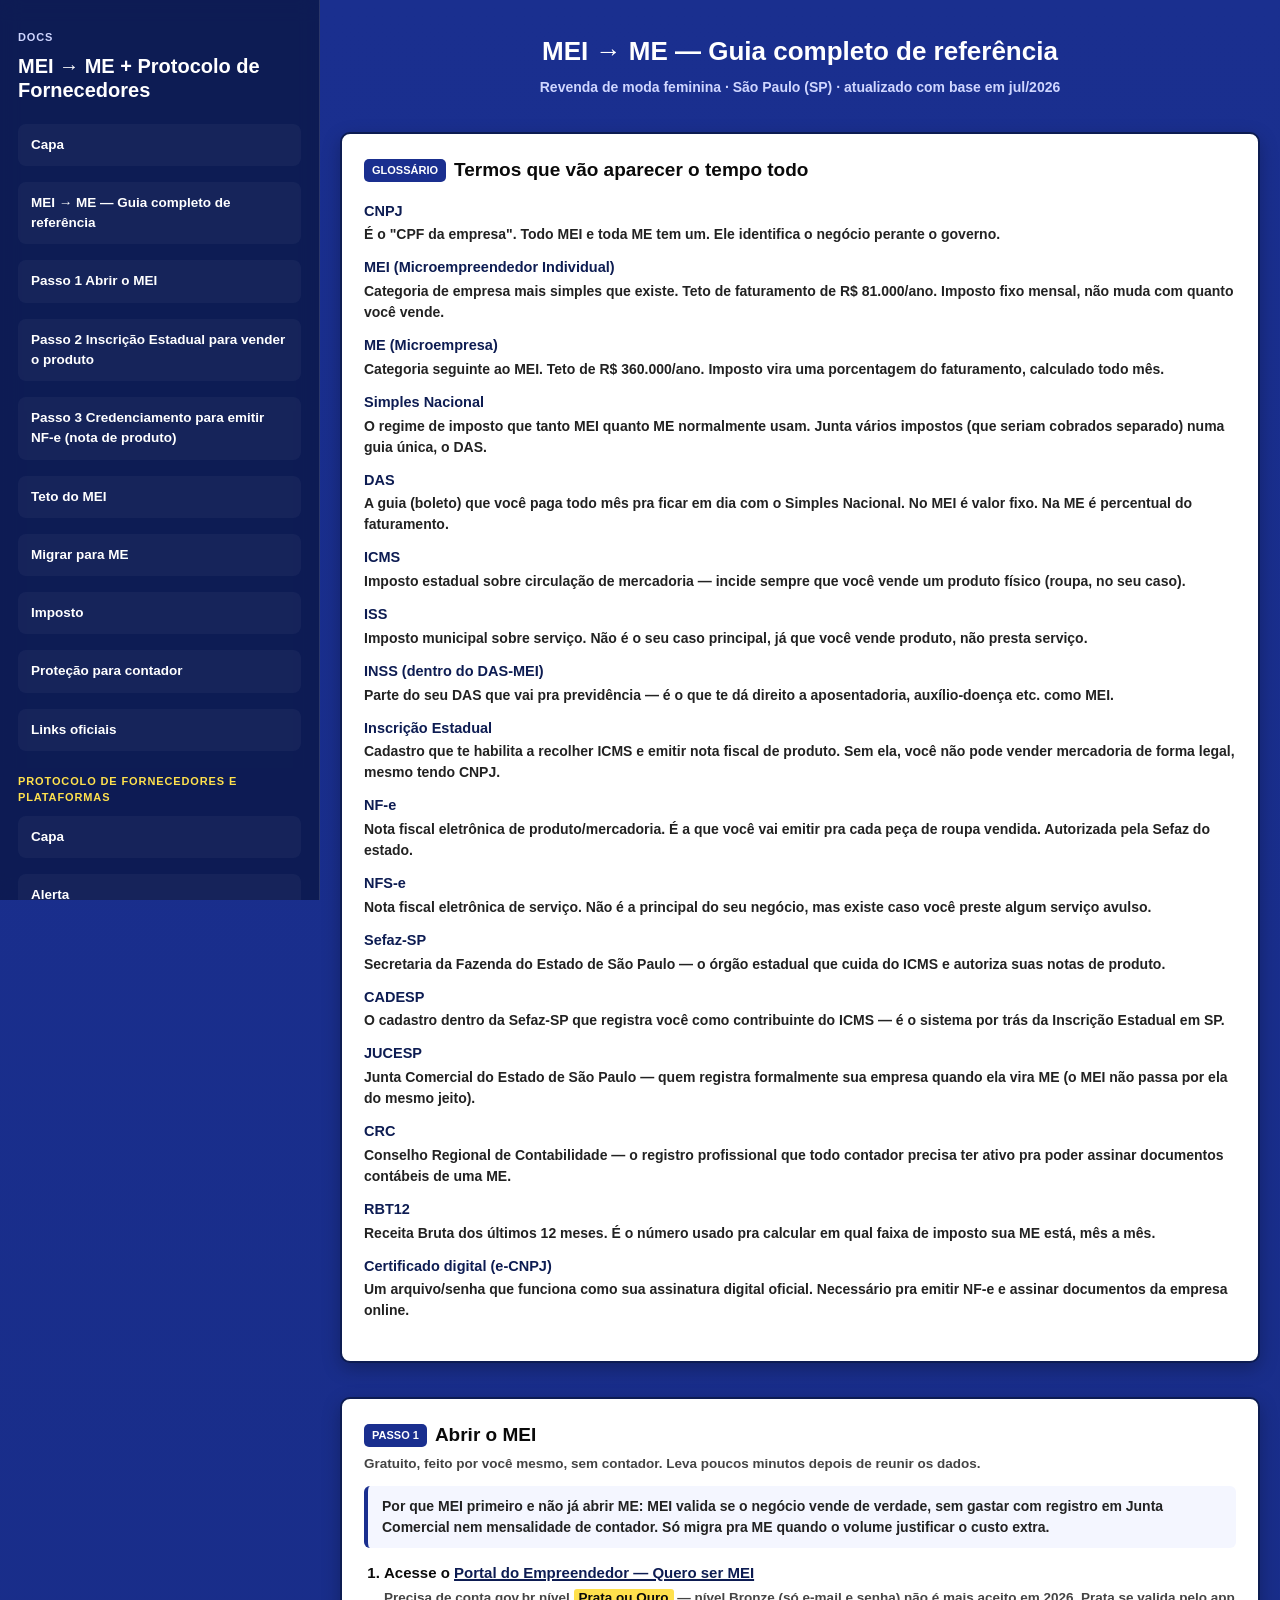
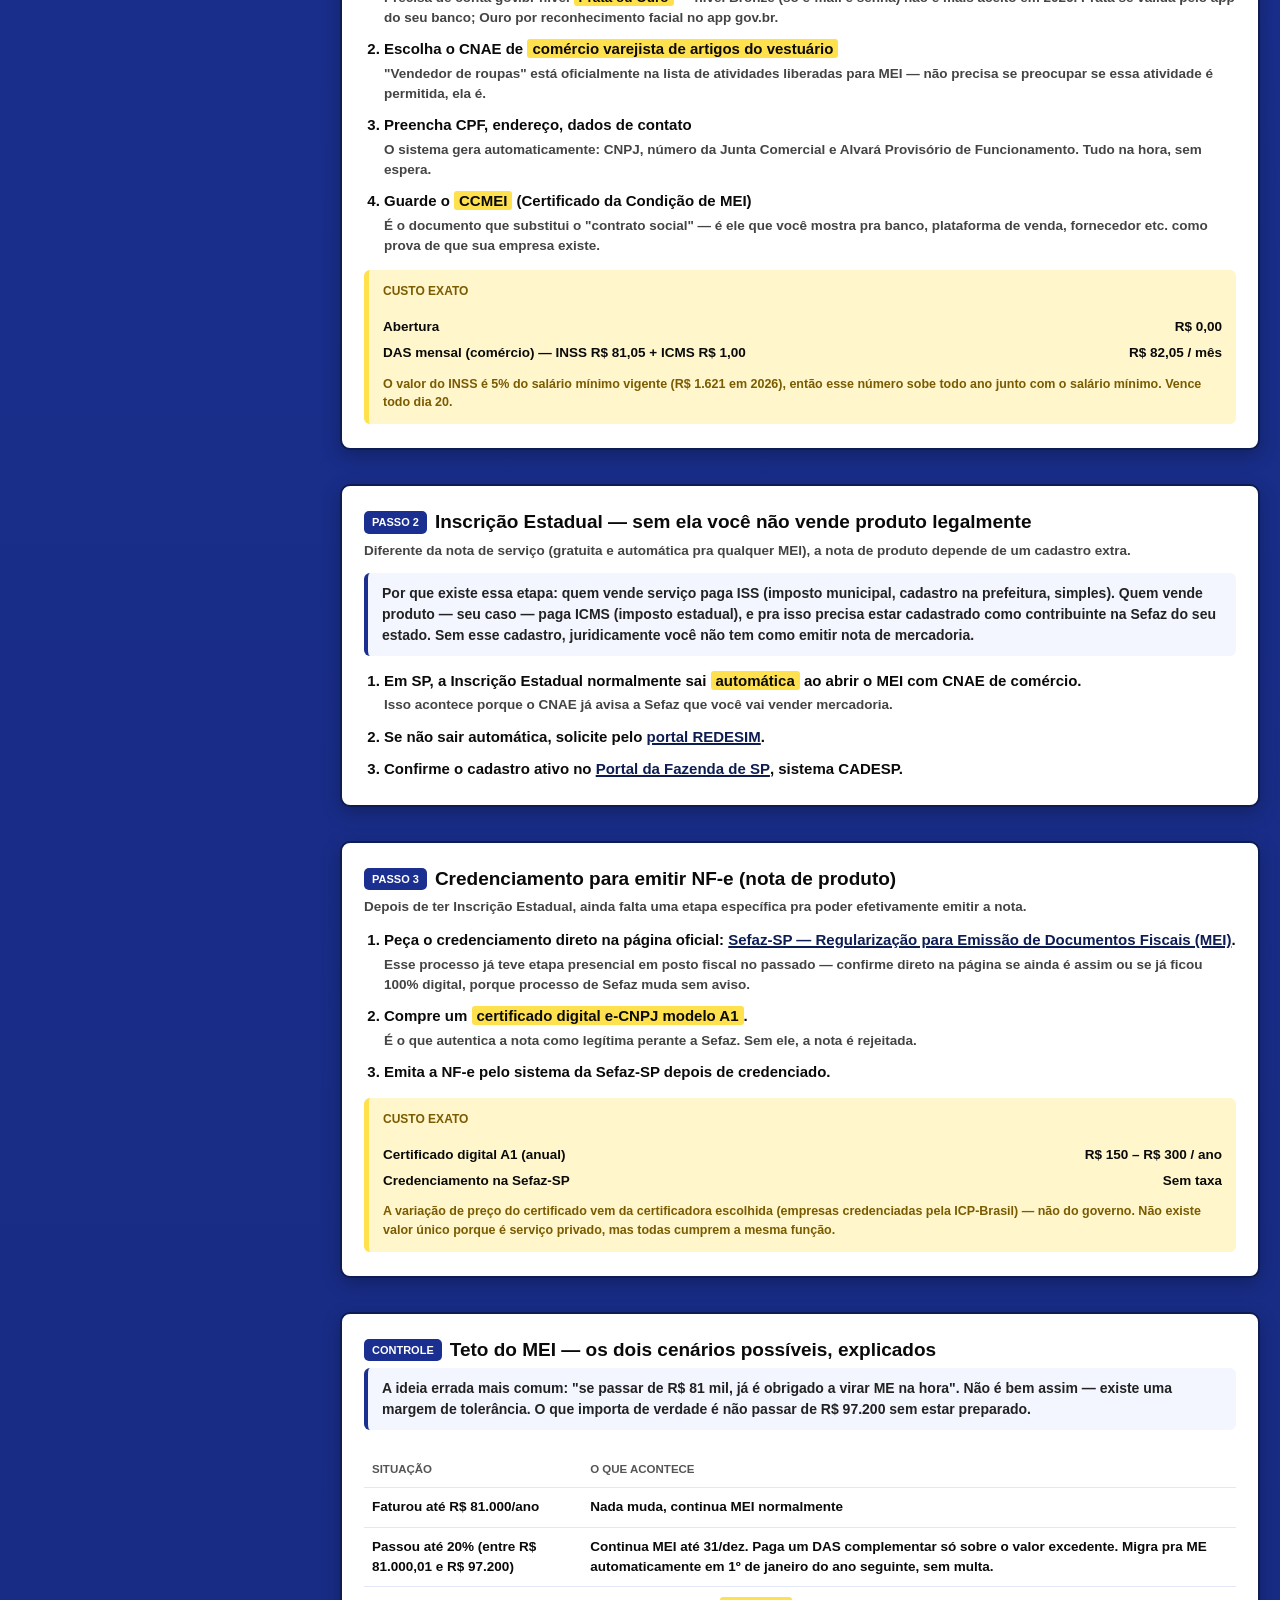
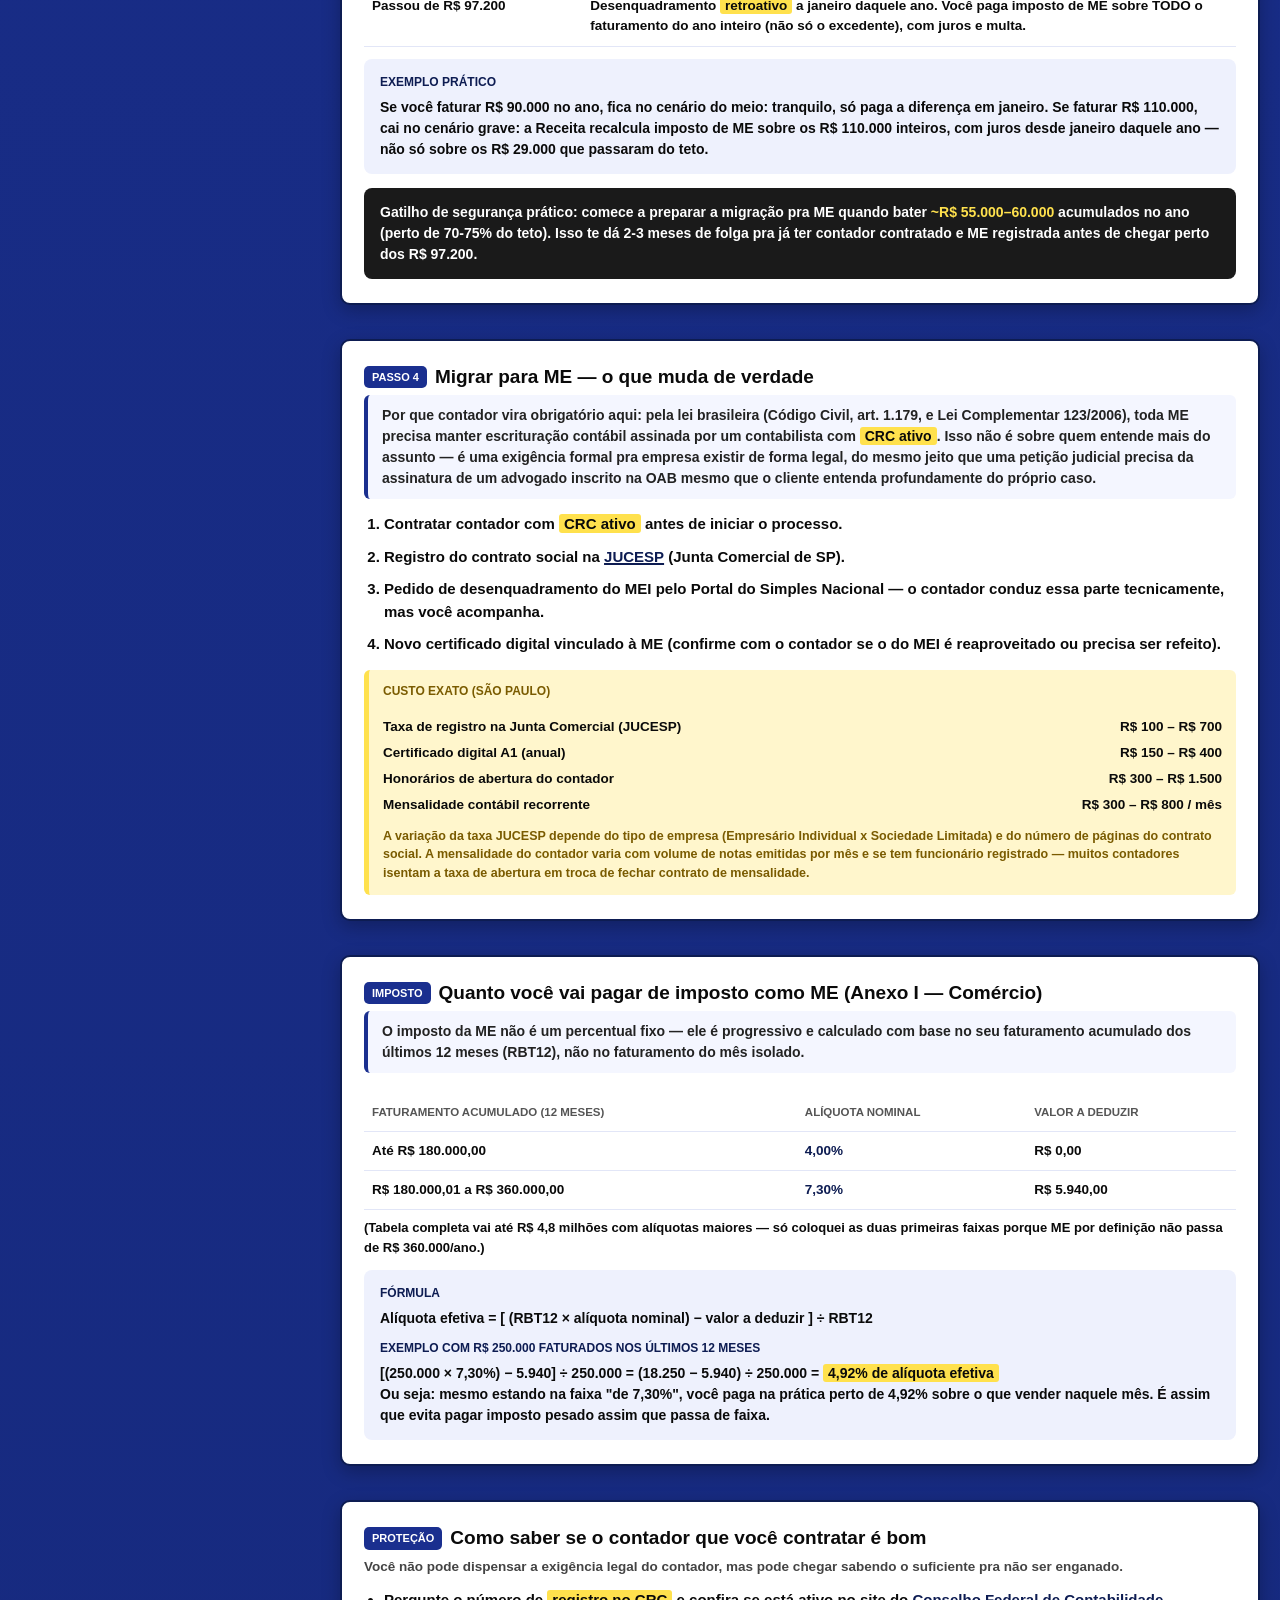
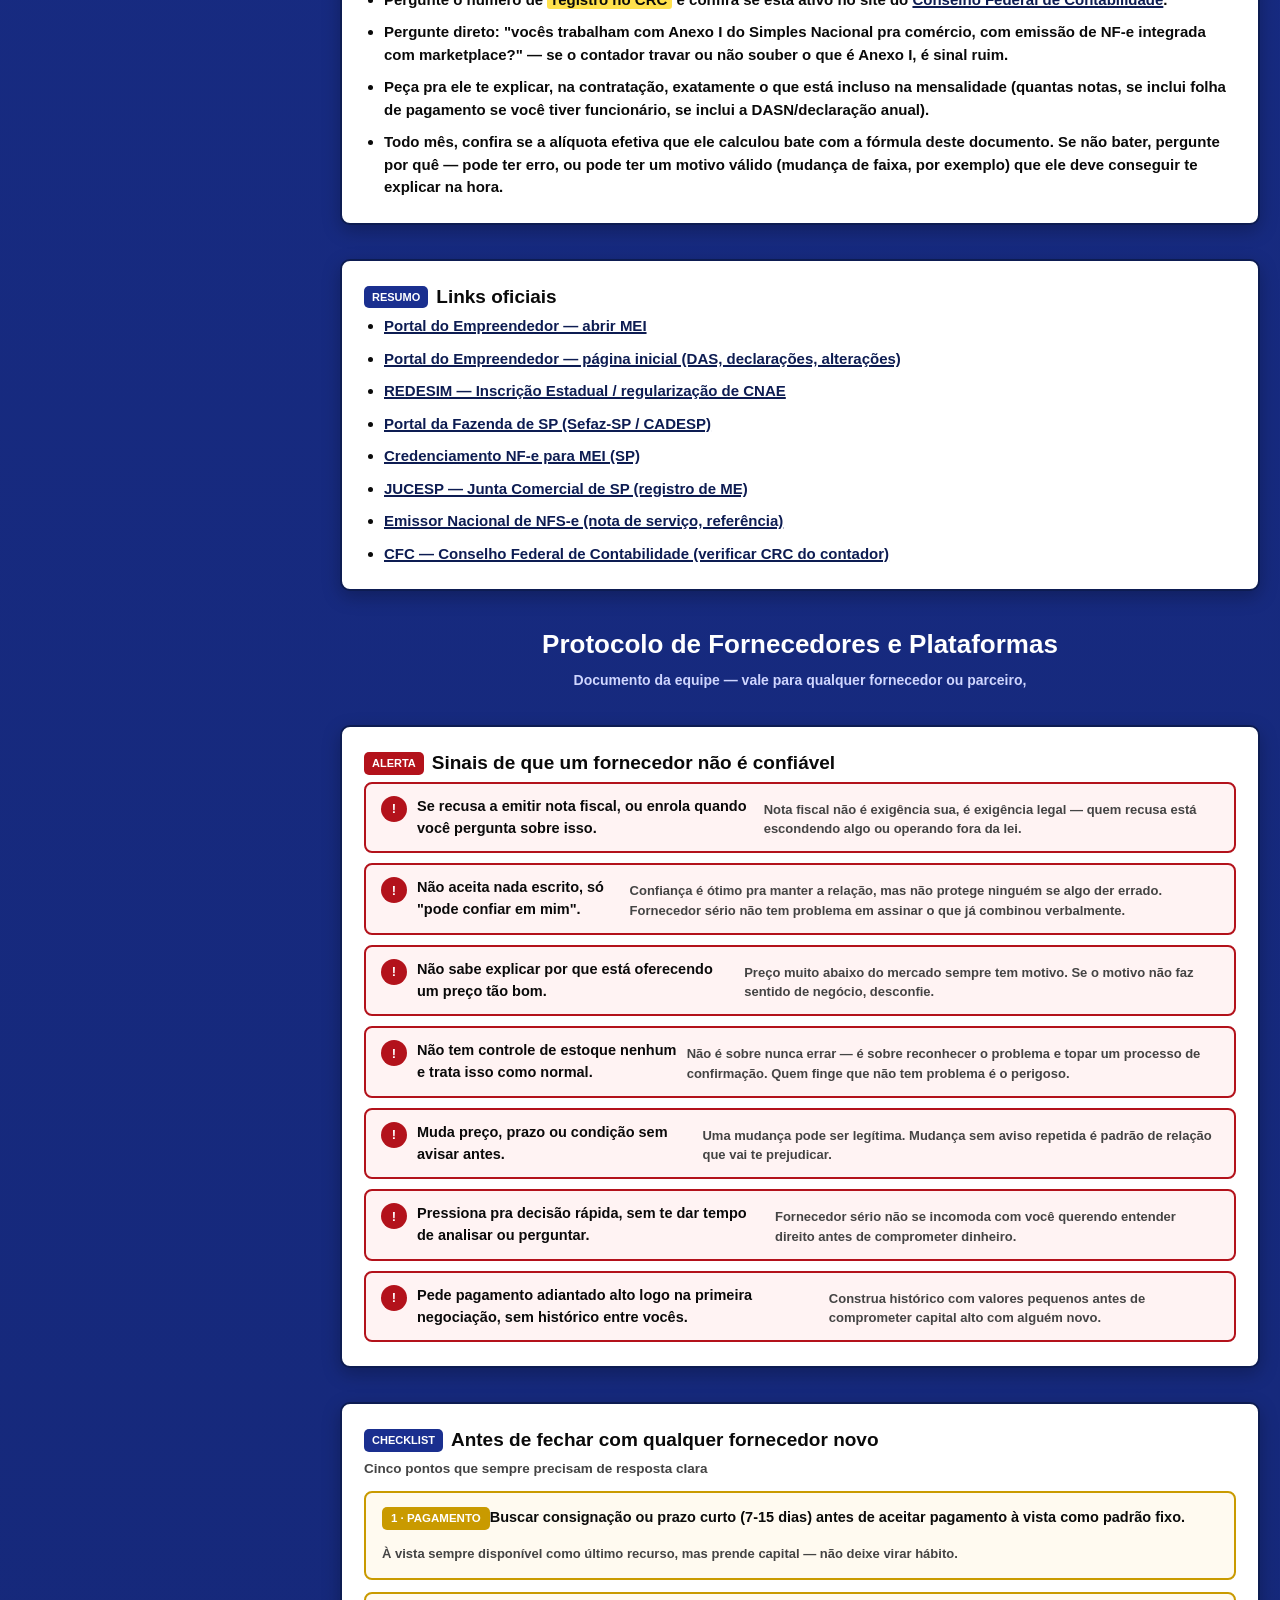
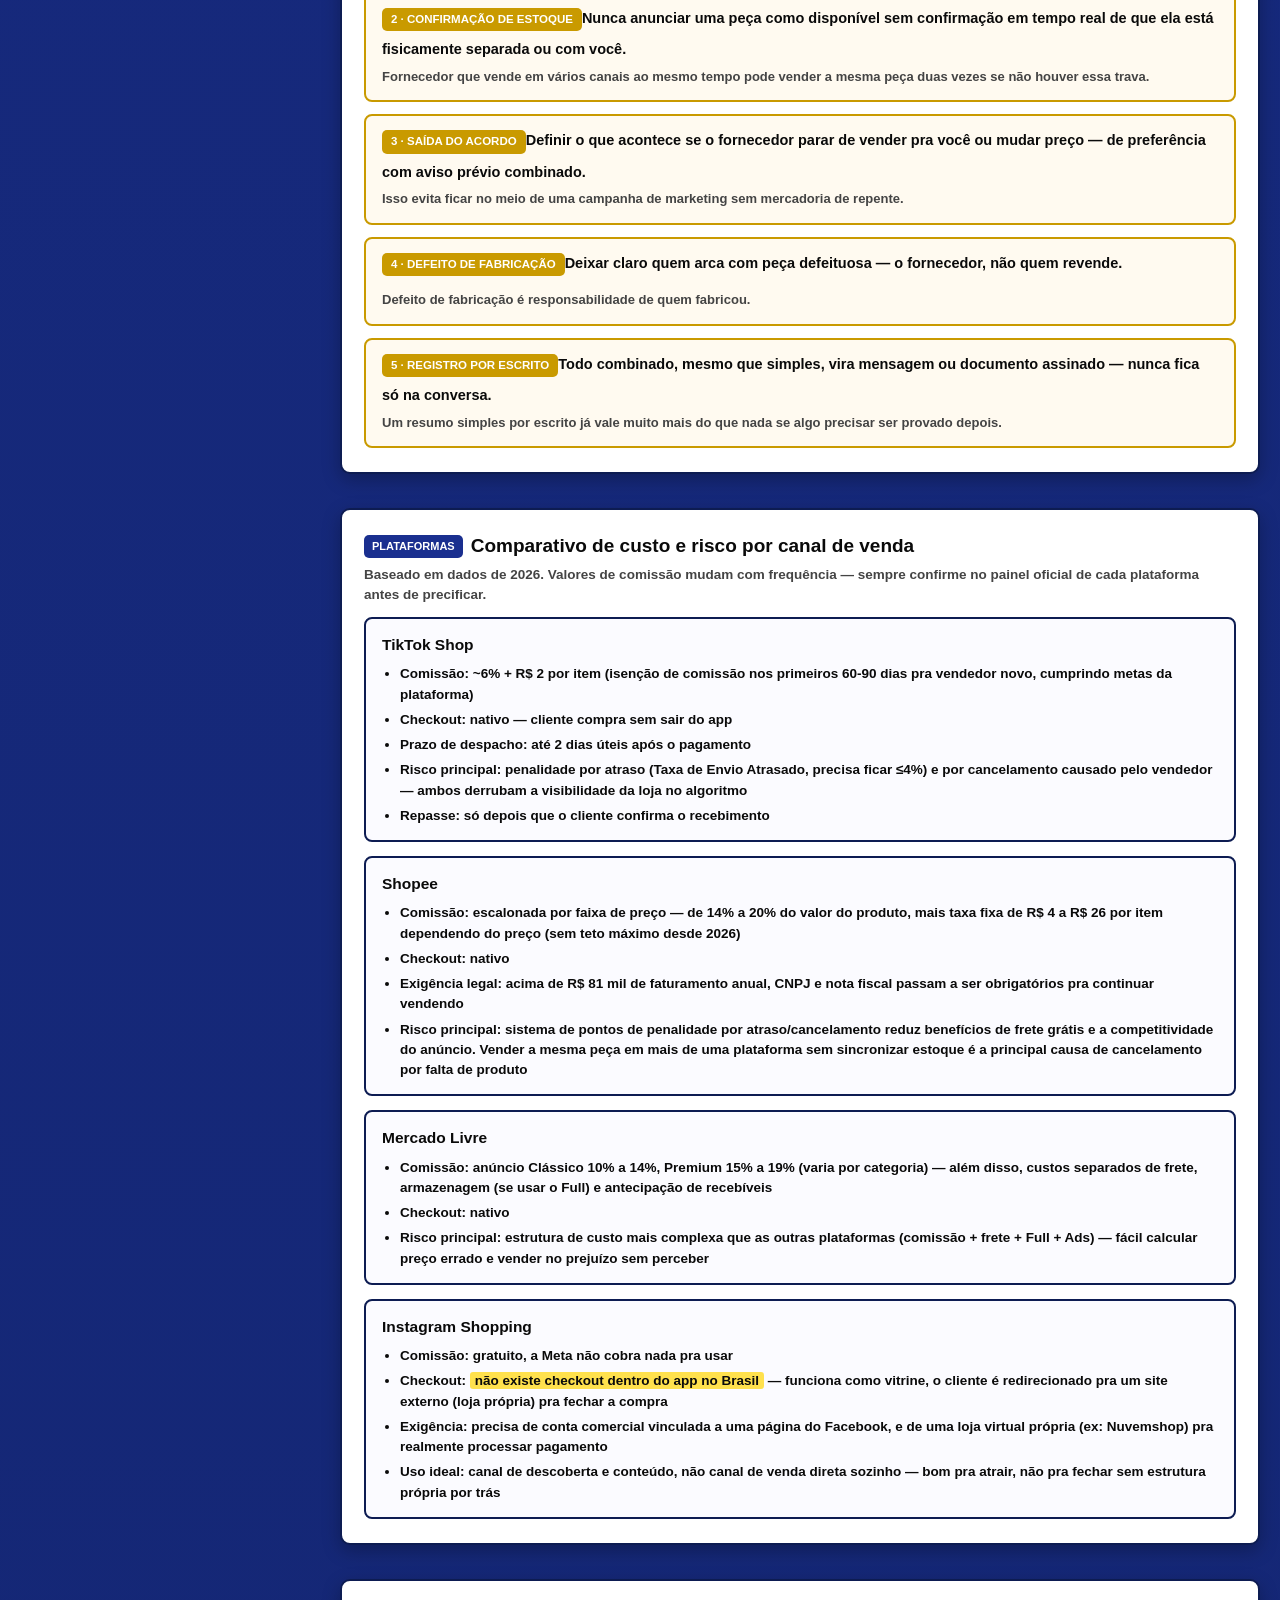
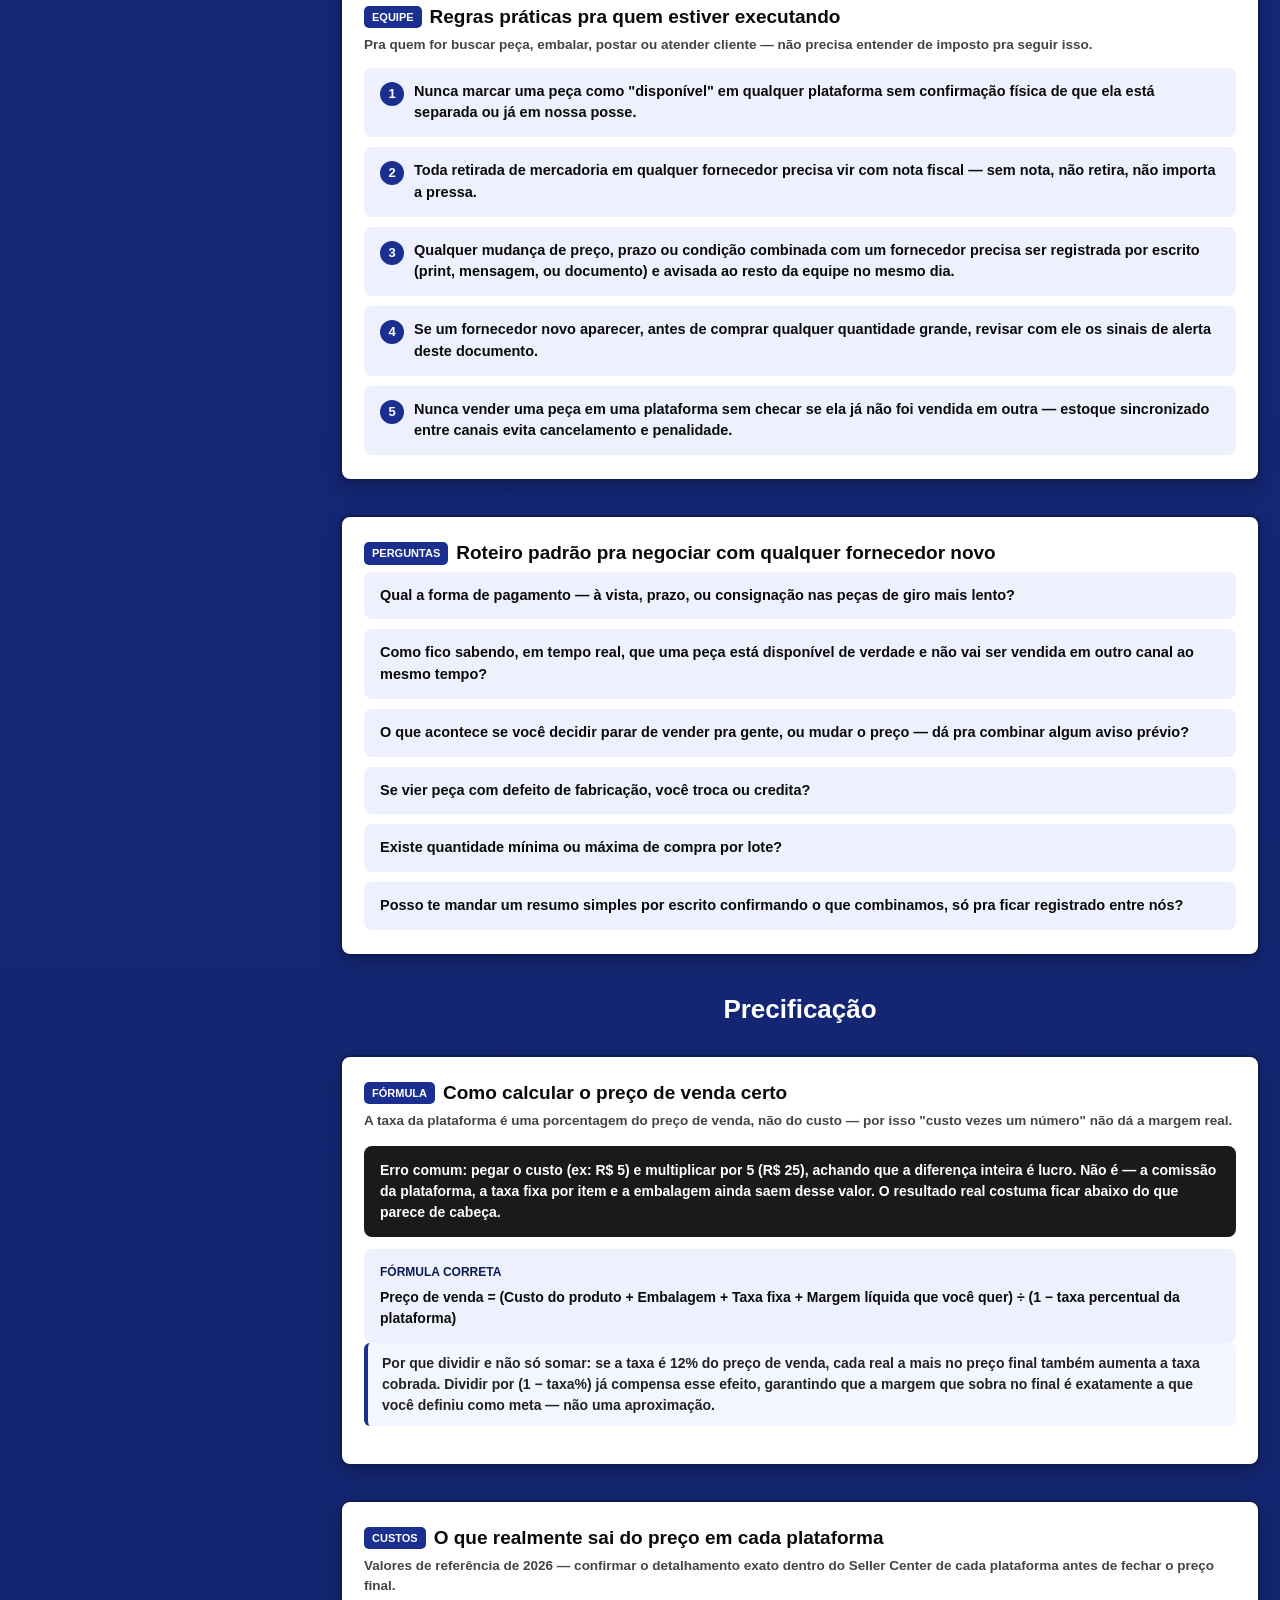
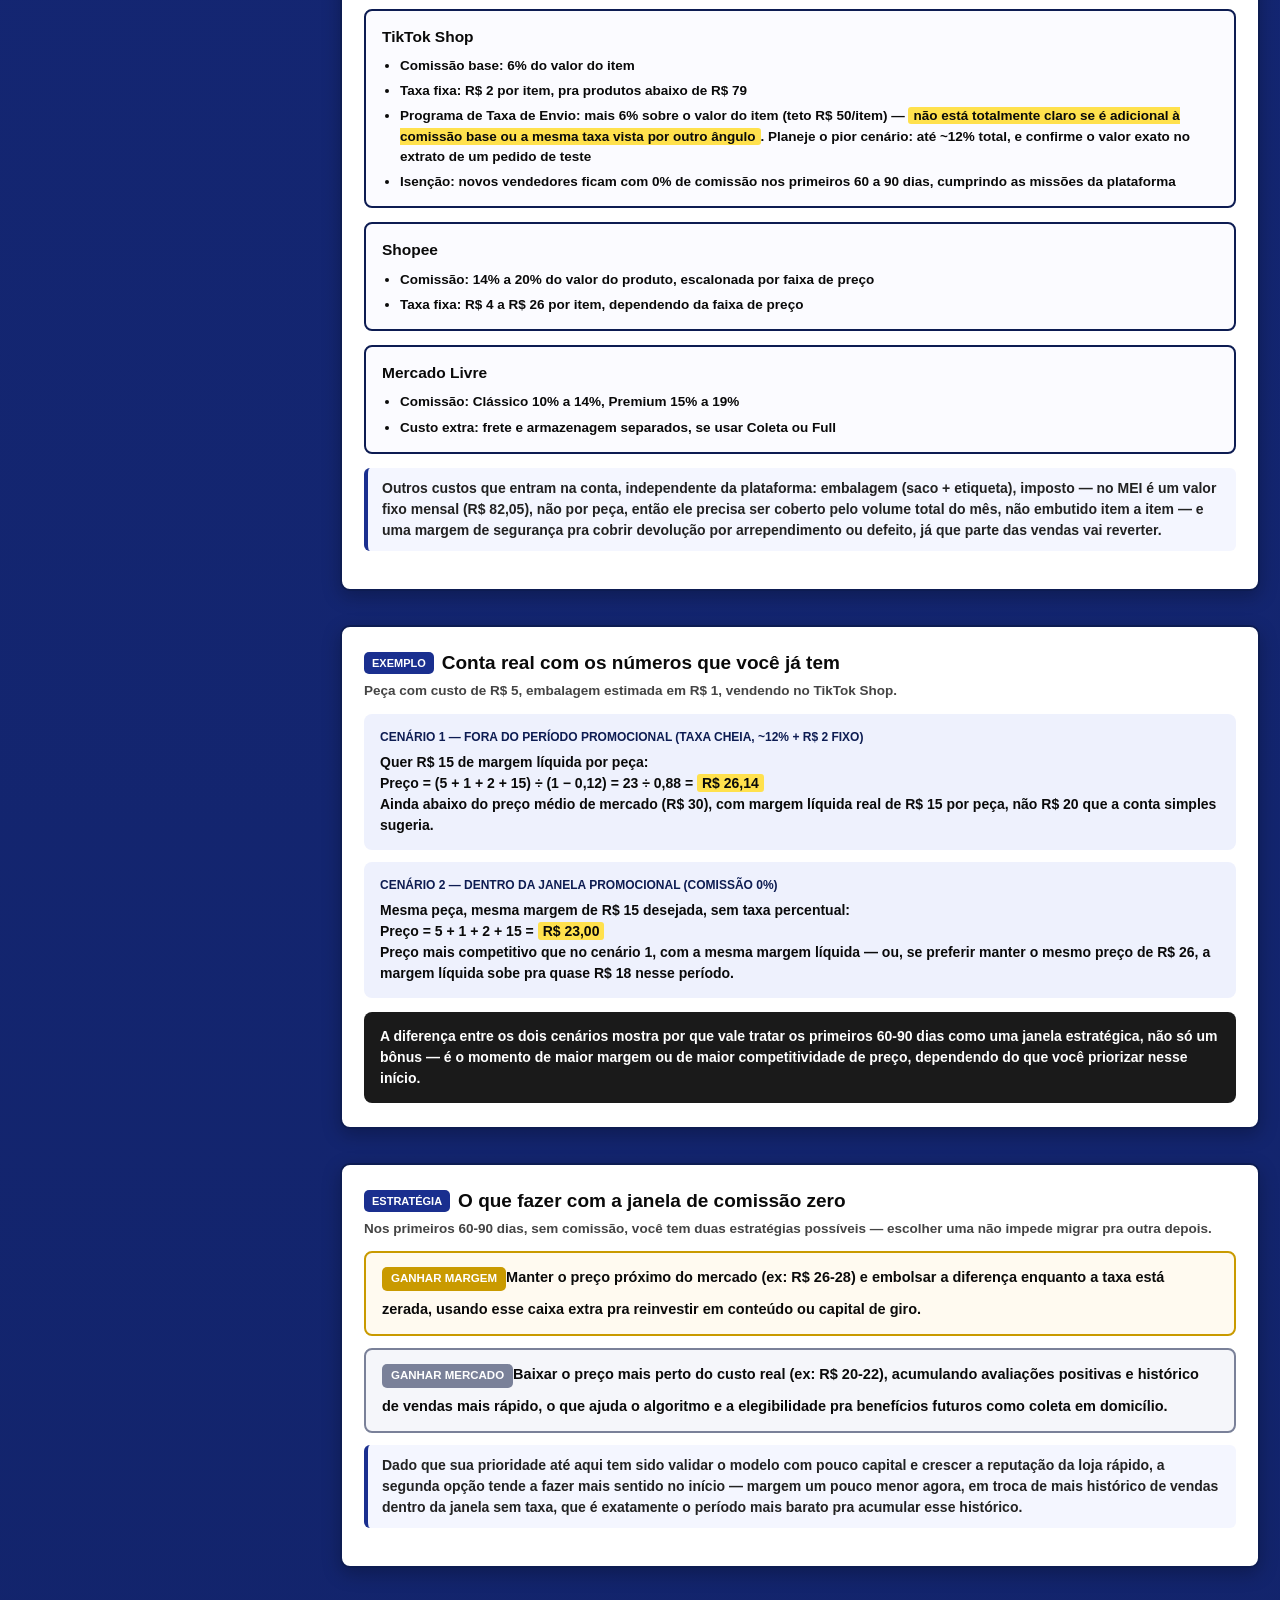
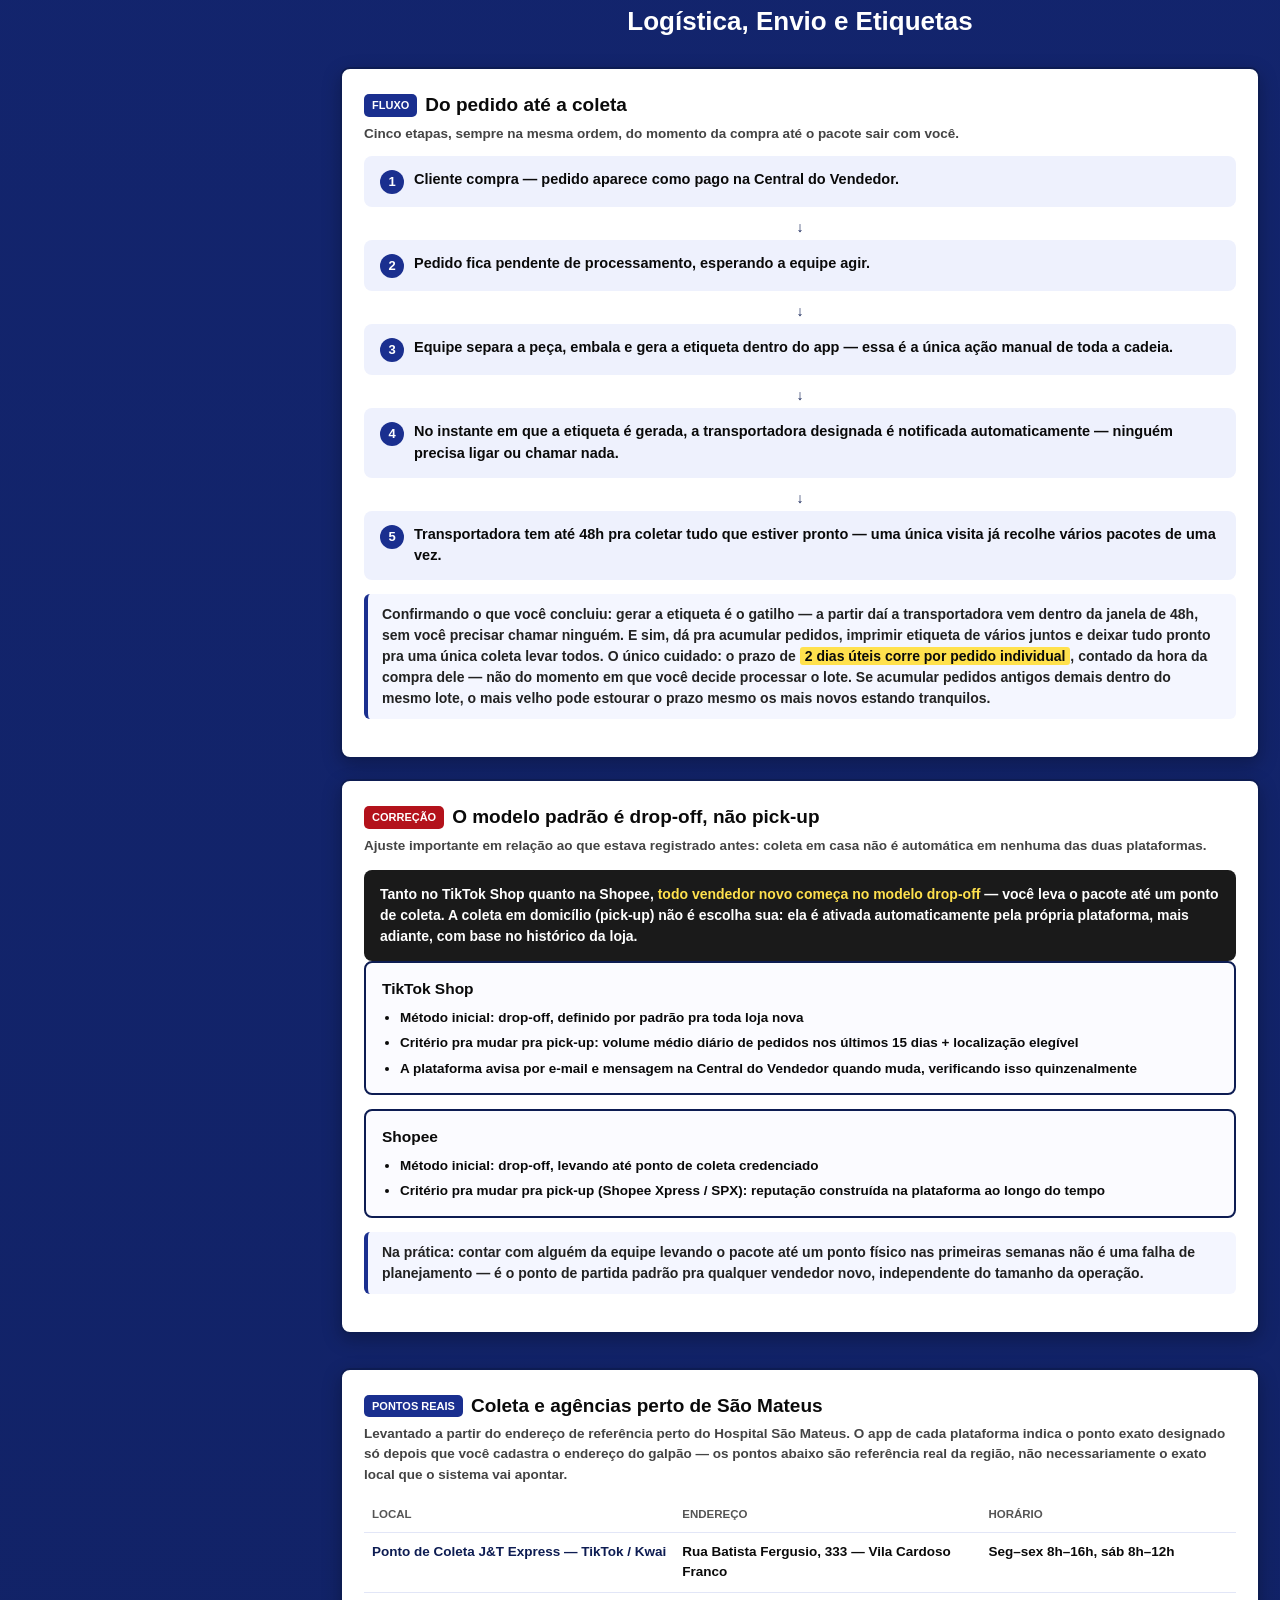
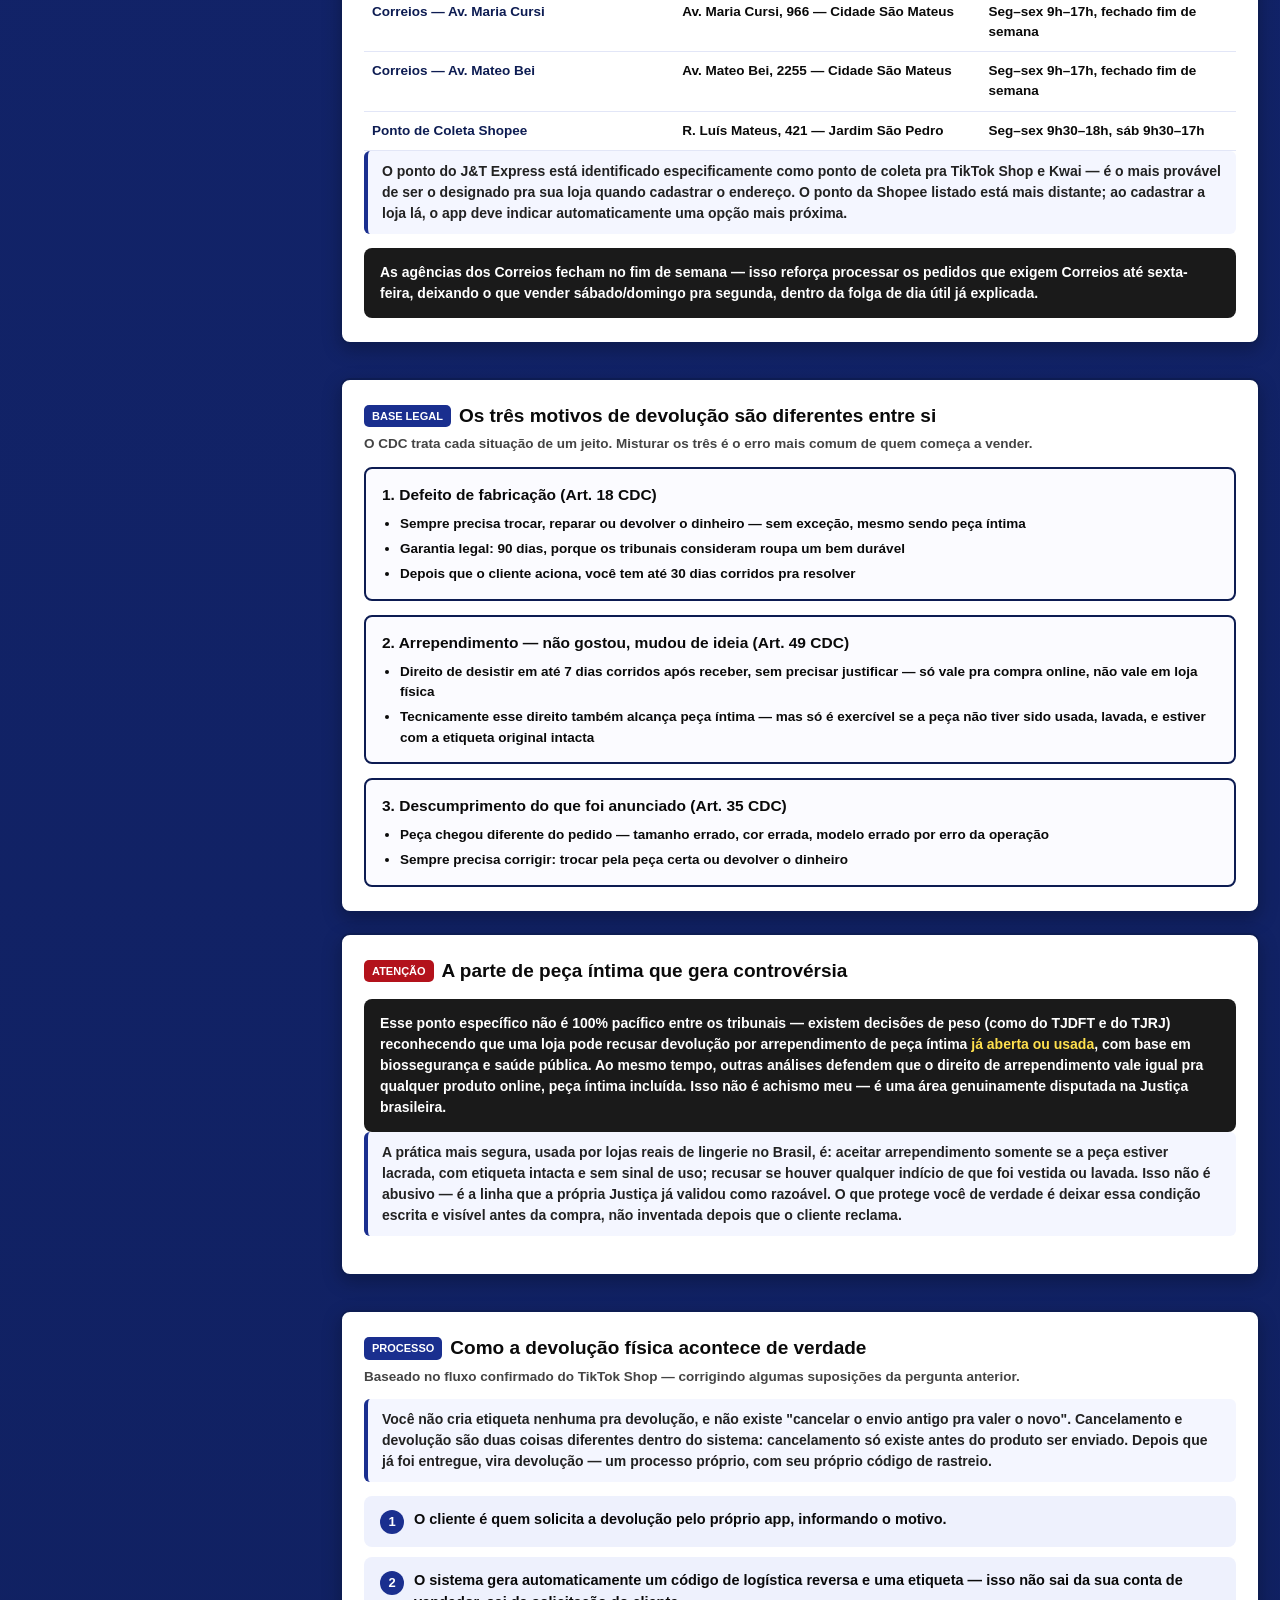
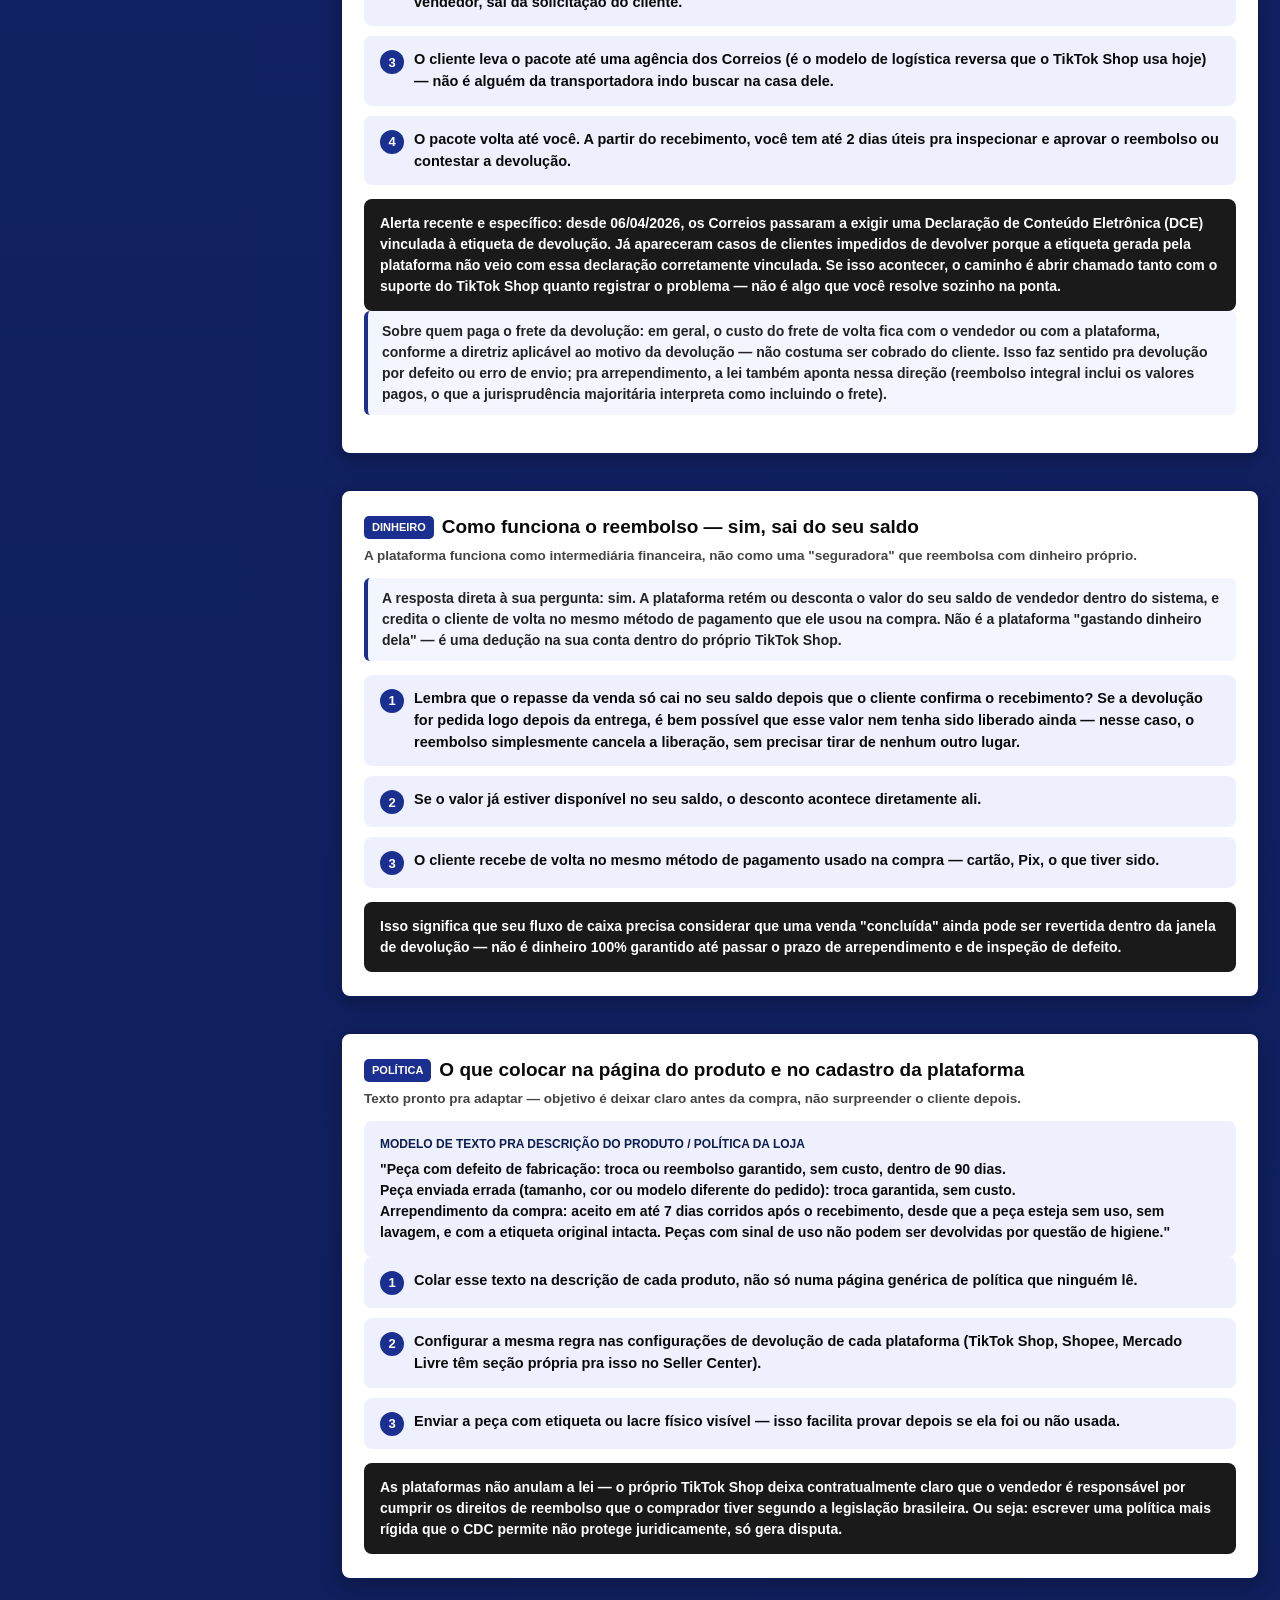
==== index.html @ 5ba9e3da "melhorias" ====
<!DOCTYPE html>
<html lang="pt-BR">
<head>
<meta charset="UTF-8">
<meta name="viewport" content="width=device-width, initial-scale=1.0">
<title>Documentação — MEI → ME + Protocolo de Fornecedores</title>
<link rel="stylesheet" href="style.css">
</head>
<body>
<div class="mobile-topbar">
  <div class="title">Documentação</div>
  <button class="menu-toggle" type="button" aria-expanded="false" aria-controls="sidebarNav">Menu</button>
</div>

<div class="layout">
  <aside class="sidebar" id="sidebarNav">
    <div class="brand">
      <div class="eyebrow">Docs</div>
      <h1>MEI → ME + Protocolo de Fornecedores</h1>
      
    </div>

    <div class="nav-section">
      
      <nav>
        <ul class="nav-list">
          <li><a href="#mei-header">Capa</a></li>
          <li><a href="#glossario">MEI → ME — Guia completo de referência</a></li>
          <li><a href="#passo-1">Passo 1 Abrir o MEI</a></li>
          <li><a href="#passo-2">Passo 2 Inscrição Estadual para vender o produto</a></li>
          <li><a href="#passo-3">Passo 3 Credenciamento para emitir NF-e (nota de produto)</a></li>
          <li><a href="#controle">Teto do MEI </a></li>
          <li><a href="#passo-4">Migrar para ME</a></li>
          <li><a href="#imposto">Imposto</a></li>
          <li><a href="#protecao">Proteção para contador</a></li>
          <li><a href="#links-oficiais">Links oficiais</a></li>
        </ul>
      </nav>
    </div>

    <div class="nav-section">
      <div class="nav-title">Protocolo de Fornecedores e Plataformas</div>
      <nav>
        <ul class="nav-list">
          <li><a href="#protocolo-header">Capa</a></li>
          <li><a href="#alerta">Alerta</a></li>
          <li><a href="#checklist">Checklist para fornecedor novo</a></li>
          <li><a href="#plataformas">Plataformas</a></li>
          <li><a href="#equipe">Equipe</a></li>
          <li><a href="#perguntas">Perguntas para fornecedores</a></li>
        </ul>
      </nav>
    </div>
    

    <div class="nav-section">
      <div class="nav-title">Precificação</div>
      <nav>
        <ul class="nav-list">
          <li><a href="#formula-precificacao">Fórmula de precificação</a></li>
          <li><a href="#custos-por-plataforma">Custos por plataforma</a></li>
          <li><a href="#exemplos-precificacao">Exemplos calculados</a></li>
          <li><a href="#janela-promocional-estrategia">Janela promocional</a></li>
          
        </ul>
      </nav>
    </div>



    

    <div class="nav-section">
      <div class="nav-title">Logística, Envio e Etiquetas</div>
      <nav>
        <ul class="nav-list">
          <li><a href="#logistica-envio-etiquetas">Logista para envio</a></li>
          <li><a href="#coleta-modelo-padrao">Modelo padrão de coleta</a></li>
          <li><a href="#pontos-coleta-sao-mateus">Pontos de coleta próximos</a></li>
          <li><a href="#processo-devolucao-fisica">Processo de devolução</a></li>
          <li><a href="#reembolso-financeiro-plataforma">Reembolso financeiro</a></li>
          <li><a href="#base-legal-trocas-devolucao">Base legal de trocas</a></li>
          <li><a href="#politica-recomendada-loja">Política recomendada</a></li>
          <li><a href="#fluxo-equipe-devolucao">Fluxo da equipe</a></li>
          <li><a href="#estrategia">Estratégia</a></li>
          <li><a href="#a-seu-favor">A Seu Favor</a></li>
          <li><a href="#alertas">Alertas</a></li>
          <li><a href="#equipamento">Equipamento impressora</a></li>
          <li><a href="#outras-plataformas-logistica">Outras plataformas</a></li>
          <li><a href="#vale-conhecer">Vale conhecer</a></li>
          
        </ul>
      </nav>
    </div>
  </aside>

  <main class="content">
    <div class="wrap">

      <section class="doc-section" id="mei-header">
        
        <header>
          <h1>MEI → ME — Guia completo de referência</h1>
          <p>Revenda de moda feminina · São Paulo (SP) · atualizado com base em jul/2026</p>
        </header>
      </section>

      <section class="doc-section" id="glossario">
        <div class="card glossary">
          <h2><span class="tag">GLOSSÁRIO</span> Termos que vão aparecer o tempo todo</h2>
          <dl>
            <dt>CNPJ</dt>
            <dd>É o "CPF da empresa". Todo MEI e toda ME tem um. Ele identifica o negócio perante o governo.</dd>
            <dt>MEI (Microempreendedor Individual)</dt>
            <dd>Categoria de empresa mais simples que existe. Teto de faturamento de R$ 81.000/ano. Imposto fixo mensal, não muda com quanto você vende.</dd>
            <dt>ME (Microempresa)</dt>
            <dd>Categoria seguinte ao MEI. Teto de R$ 360.000/ano. Imposto vira uma porcentagem do faturamento, calculado todo mês.</dd>
            <dt>Simples Nacional</dt>
            <dd>O regime de imposto que tanto MEI quanto ME normalmente usam. Junta vários impostos (que seriam cobrados separado) numa guia única, o DAS.</dd>
            <dt>DAS</dt>
            <dd>A guia (boleto) que você paga todo mês pra ficar em dia com o Simples Nacional. No MEI é valor fixo. Na ME é percentual do faturamento.</dd>
            <dt>ICMS</dt>
            <dd>Imposto estadual sobre circulação de mercadoria — incide sempre que você vende um produto físico (roupa, no seu caso).</dd>
            <dt>ISS</dt>
            <dd>Imposto municipal sobre serviço. Não é o seu caso principal, já que você vende produto, não presta serviço.</dd>
            <dt>INSS (dentro do DAS-MEI)</dt>
            <dd>Parte do seu DAS que vai pra previdência — é o que te dá direito a aposentadoria, auxílio-doença etc. como MEI.</dd>
            <dt>Inscrição Estadual</dt>
            <dd>Cadastro que te habilita a recolher ICMS e emitir nota fiscal de produto. Sem ela, você não pode vender mercadoria de forma legal, mesmo tendo CNPJ.</dd>
            <dt>NF-e</dt>
            <dd>Nota fiscal eletrônica de <b>produto/mercadoria</b>. É a que você vai emitir pra cada peça de roupa vendida. Autorizada pela Sefaz do estado.</dd>
            <dt>NFS-e</dt>
            <dd>Nota fiscal eletrônica de <b>serviço</b>. Não é a principal do seu negócio, mas existe caso você preste algum serviço avulso.</dd>
            <dt>Sefaz-SP</dt>
            <dd>Secretaria da Fazenda do Estado de São Paulo — o órgão estadual que cuida do ICMS e autoriza suas notas de produto.</dd>
            <dt>CADESP</dt>
            <dd>O cadastro dentro da Sefaz-SP que registra você como contribuinte do ICMS — é o sistema por trás da Inscrição Estadual em SP.</dd>
            <dt>JUCESP</dt>
            <dd>Junta Comercial do Estado de São Paulo — quem registra formalmente sua empresa quando ela vira ME (o MEI não passa por ela do mesmo jeito).</dd>
            <dt>CRC</dt>
            <dd>Conselho Regional de Contabilidade — o registro profissional que todo contador precisa ter ativo pra poder assinar documentos contábeis de uma ME.</dd>
            <dt>RBT12</dt>
            <dd>Receita Bruta dos últimos 12 meses. É o número usado pra calcular em qual faixa de imposto sua ME está, mês a mês.</dd>
            <dt>Certificado digital (e-CNPJ)</dt>
            <dd>Um arquivo/senha que funciona como sua assinatura digital oficial. Necessário pra emitir NF-e e assinar documentos da empresa online.</dd>
          </dl>
        </div>
      </section>

      <section class="doc-section" id="passo-1">
        <div class="card">
          <h2><span class="tag">PASSO 1</span> Abrir o MEI</h2>
          <p class="sub">Gratuito, feito por você mesmo, sem contador. Leva poucos minutos depois de reunir os dados.</p>
          <div class="explain">Por que MEI primeiro e não já abrir ME: MEI valida se o negócio vende de verdade, sem gastar com registro em Junta Comercial nem mensalidade de contador. Só migra pra ME quando o volume justificar o custo extra.</div>
          <ol>
            <li>Acesse o <a href="https://www.gov.br/empresas-e-negocios/pt-br/empreendedor/quero-ser-mei" target="_blank" rel="noopener noreferrer">Portal do Empreendedor — Quero ser MEI</a>
              <p class="detail">Precisa de conta gov.br nível <mark>Prata ou Ouro</mark> — nível Bronze (só e-mail e senha) não é mais aceito em 2026. Prata se valida pelo app do seu banco; Ouro por reconhecimento facial no app gov.br.</p>
            </li>
            <li>Escolha o CNAE de <mark>comércio varejista de artigos do vestuário</mark>
              <p class="detail">"Vendedor de roupas" está oficialmente na lista de atividades liberadas para MEI — não precisa se preocupar se essa atividade é permitida, ela é.</p>
            </li>
            <li>Preencha CPF, endereço, dados de contato
              <p class="detail">O sistema gera automaticamente: CNPJ, número da Junta Comercial e Alvará Provisório de Funcionamento. Tudo na hora, sem espera.</p>
            </li>
            <li>Guarde o <mark>CCMEI</mark> (Certificado da Condição de MEI)
              <p class="detail">É o documento que substitui o "contrato social" — é ele que você mostra pra banco, plataforma de venda, fornecedor etc. como prova de que sua empresa existe.</p>
            </li>
          </ol>
          <div class="cost">
            <span class="lbl">Custo exato</span>
            <div class="table-scroll">
              <table>
                <tr><td>Abertura</td><td class="v">R$ 0,00</td></tr>
                <tr><td>DAS mensal (comércio) — INSS R$ 81,05 + ICMS R$ 1,00</td><td class="v">R$ 82,05 / mês</td></tr>
              </table>
            </div>
            <p style="font-weight:600; font-size:12.5px; margin:8px 0 0; color:#7a5b00;">O valor do INSS é 5% do salário mínimo vigente (R$ 1.621 em 2026), então esse número sobe todo ano junto com o salário mínimo. Vence todo dia 20.</p>
          </div>
        </div>
      </section>

      <section class="doc-section" id="passo-2">
        <div class="card">
          <h2><span class="tag">PASSO 2</span> Inscrição Estadual — sem ela você não vende produto legalmente</h2>
          <p class="sub">Diferente da nota de serviço (gratuita e automática pra qualquer MEI), a nota de produto depende de um cadastro extra.</p>
          <div class="explain">Por que existe essa etapa: quem vende <b>serviço</b> paga ISS (imposto municipal, cadastro na prefeitura, simples). Quem vende <b>produto</b> — seu caso — paga ICMS (imposto estadual), e pra isso precisa estar cadastrado como contribuinte na Sefaz do seu estado. Sem esse cadastro, juridicamente você não tem como emitir nota de mercadoria.</div>
          <ol>
            <li>Em SP, a Inscrição Estadual normalmente sai <mark>automática</mark> ao abrir o MEI com CNAE de comércio.
              <p class="detail">Isso acontece porque o CNAE já avisa a Sefaz que você vai vender mercadoria.</p>
            </li>
            <li>Se não sair automática, solicite pelo <a href="https://www.redesim.gov.br" target="_blank" rel="noopener noreferrer">portal REDESIM</a>.</li>
            <li>Confirme o cadastro ativo no <a href="https://portal.fazenda.sp.gov.br" target="_blank" rel="noopener noreferrer">Portal da Fazenda de SP</a>, sistema CADESP.</li>
          </ol>
        </div>
      </section>

      <section class="doc-section" id="passo-3">
        <div class="card">
          <h2><span class="tag">PASSO 3</span> Credenciamento para emitir NF-e (nota de produto)</h2>
          <p class="sub">Depois de ter Inscrição Estadual, ainda falta uma etapa específica pra poder efetivamente emitir a nota.</p>
          <ol>
            <li>Peça o credenciamento direto na página oficial: <a href="https://portal.fazenda.sp.gov.br/servicos/simples/Paginas/Solicita%C3%A7%C3%A3o-de-Regulariza%C3%A7%C3%A3o-para-Emiss%C3%A3o-de-Documentos-Fiscais---MEI-(outros-casos).aspx" target="_blank" rel="noopener noreferrer">Sefaz-SP — Regularização para Emissão de Documentos Fiscais (MEI)</a>.
              <p class="detail">Esse processo já teve etapa presencial em posto fiscal no passado — confirme direto na página se ainda é assim ou se já ficou 100% digital, porque processo de Sefaz muda sem aviso.</p>
            </li>
            <li>Compre um <mark>certificado digital e-CNPJ modelo A1</mark>.
              <p class="detail">É o que autentica a nota como legítima perante a Sefaz. Sem ele, a nota é rejeitada.</p>
            </li>
            <li>Emita a NF-e pelo sistema da Sefaz-SP depois de credenciado.</li>
          </ol>
          <div class="cost">
            <span class="lbl">Custo exato</span>
            <div class="table-scroll">
              <table>
                <tr><td>Certificado digital A1 (anual)</td><td class="v">R$ 150 – R$ 300 / ano</td></tr>
                <tr><td>Credenciamento na Sefaz-SP</td><td class="v">Sem taxa</td></tr>
              </table>
            </div>
            <p style="font-weight:600; font-size:12.5px; margin:8px 0 0; color:#7a5b00;">A variação de preço do certificado vem da certificadora escolhida (empresas credenciadas pela ICP-Brasil) — não do governo. Não existe valor único porque é serviço privado, mas todas cumprem a mesma função.</p>
          </div>
        </div>
      </section>

      <section class="doc-section" id="controle">
        <div class="card">
          <h2><span class="tag">CONTROLE</span> Teto do MEI — os dois cenários possíveis, explicados</h2>
          <div class="explain">A ideia errada mais comum: "se passar de R$ 81 mil, já é obrigado a virar ME na hora". Não é bem assim — existe uma margem de tolerância. O que importa de verdade é não passar de <b>R$ 97.200</b> sem estar preparado.</div>
          <div class="table-scroll">
            <table>
              <tr><th>Situação</th><th>O que acontece</th></tr>
              <tr><td>Faturou até <span class="val">R$ 81.000</span>/ano</td><td>Nada muda, continua MEI normalmente</td></tr>
              <tr><td>Passou até 20% (entre R$ 81.000,01 e <span class="val">R$ 97.200</span>)</td><td>Continua MEI até 31/dez. Paga um DAS complementar só sobre o valor excedente. Migra pra ME automaticamente em 1º de janeiro do ano seguinte, sem multa.</td></tr>
              <tr><td>Passou de <span class="val">R$ 97.200</span></td><td>Desenquadramento <mark>retroativo</mark> a janeiro daquele ano. Você paga imposto de ME sobre TODO o faturamento do ano inteiro (não só o excedente), com juros e multa.</td></tr>
            </table>
          </div>
          <div class="example">
            <div class="title">Exemplo prático</div>
            Se você faturar R$ 90.000 no ano, fica no cenário do meio: tranquilo, só paga a diferença em janeiro. Se faturar R$ 110.000, cai no cenário grave: a Receita recalcula imposto de ME sobre os R$ 110.000 inteiros, com juros desde janeiro daquele ano — não só sobre os R$ 29.000 que passaram do teto.
          </div>
          <div class="warn">
            Gatilho de segurança prático: comece a preparar a migração pra ME quando bater <b>~R$ 55.000–60.000</b> acumulados no ano (perto de 70-75% do teto). Isso te dá 2-3 meses de folga pra já ter contador contratado e ME registrada antes de chegar perto dos R$ 97.200.
          </div>
        </div>
      </section>

      <section class="doc-section" id="passo-4">
        <div class="card">
          <h2><span class="tag">PASSO 4</span> Migrar para ME — o que muda de verdade</h2>
          <div class="explain">Por que contador vira obrigatório aqui: pela lei brasileira (Código Civil, art. 1.179, e Lei Complementar 123/2006), toda ME precisa manter escrituração contábil assinada por um contabilista com <mark>CRC ativo</mark>. Isso não é sobre quem entende mais do assunto — é uma exigência formal pra empresa existir de forma legal, do mesmo jeito que uma petição judicial precisa da assinatura de um advogado inscrito na OAB mesmo que o cliente entenda profundamente do próprio caso.</div>
          <ol>
            <li>Contratar contador com <mark>CRC ativo</mark> antes de iniciar o processo.</li>
            <li>Registro do contrato social na <a href="https://www.jucesp.sp.gov.br" target="_blank" rel="noopener noreferrer">JUCESP</a> (Junta Comercial de SP).</li>
            <li>Pedido de desenquadramento do MEI pelo Portal do Simples Nacional — o contador conduz essa parte tecnicamente, mas você acompanha.</li>
            <li>Novo certificado digital vinculado à ME (confirme com o contador se o do MEI é reaproveitado ou precisa ser refeito).</li>
          </ol>
          <div class="cost">
            <span class="lbl">Custo exato (São Paulo)</span>
            <div class="table-scroll">
              <table>
                <tr><td>Taxa de registro na Junta Comercial (JUCESP)</td><td class="v">R$ 100 – R$ 700</td></tr>
                <tr><td>Certificado digital A1 (anual)</td><td class="v">R$ 150 – R$ 400</td></tr>
                <tr><td>Honorários de abertura do contador</td><td class="v">R$ 300 – R$ 1.500</td></tr>
                <tr><td>Mensalidade contábil recorrente</td><td class="v">R$ 300 – R$ 800 / mês</td></tr>
              </table>
            </div>
            <p style="font-weight:600; font-size:12.5px; margin:8px 0 0; color:#7a5b00;">A variação da taxa JUCESP depende do tipo de empresa (Empresário Individual x Sociedade Limitada) e do número de páginas do contrato social. A mensalidade do contador varia com volume de notas emitidas por mês e se tem funcionário registrado — muitos contadores isentam a taxa de abertura em troca de fechar contrato de mensalidade.</p>
          </div>
        </div>
      </section>

      <section class="doc-section" id="imposto">
        <div class="card">
          <h2><span class="tag">IMPOSTO</span> Quanto você vai pagar de imposto como ME (Anexo I — Comércio)</h2>
          <div class="explain">O imposto da ME não é um percentual fixo — ele é progressivo e calculado com base no seu faturamento acumulado dos últimos 12 meses (RBT12), não no faturamento do mês isolado.</div>
          <div class="table-scroll">
            <table>
              <tr><th>Faturamento acumulado (12 meses)</th><th>Alíquota nominal</th><th>Valor a deduzir</th></tr>
              <tr><td>Até R$ 180.000,00</td><td class="val">4,00%</td><td>R$ 0,00</td></tr>
              <tr><td>R$ 180.000,01 a R$ 360.000,00</td><td class="val">7,30%</td><td>R$ 5.940,00</td></tr>
            </table>
          </div>
          <p style="font-weight:600; font-size:13px; margin-top:8px;">(Tabela completa vai até R$ 4,8 milhões com alíquotas maiores — só coloquei as duas primeiras faixas porque ME por definição não passa de R$ 360.000/ano.)</p>
          <div class="example">
            <div class="title">Fórmula</div>
            Alíquota efetiva = [ (RBT12 × alíquota nominal) − valor a deduzir ] ÷ RBT12
            <div class="title" style="margin-top:10px;">Exemplo com R$ 250.000 faturados nos últimos 12 meses</div>
            [(250.000 × 7,30%) − 5.940] ÷ 250.000 = (18.250 − 5.940) ÷ 250.000 = <mark>4,92% de alíquota efetiva</mark><br>
            Ou seja: mesmo estando na faixa "de 7,30%", você paga na prática perto de 4,92% sobre o que vender naquele mês. É assim que evita pagar imposto pesado assim que passa de faixa.
          </div>
        </div>
      </section>

      <section class="doc-section" id="protecao">
        <div class="card">
          <h2><span class="tag">PROTEÇÃO</span> Como saber se o contador que você contratar é bom</h2>
          <p class="sub">Você não pode dispensar a exigência legal do contador, mas pode chegar sabendo o suficiente pra não ser enganado.</p>
          <ul>
            <li>Pergunte o número de <mark>registro no CRC</mark> e confira se está ativo no site do <a href="https://cfc.org.br" target="_blank" rel="noopener noreferrer">Conselho Federal de Contabilidade</a>.</li>
            <li>Pergunte direto: "vocês trabalham com Anexo I do Simples Nacional pra comércio, com emissão de NF-e integrada com marketplace?" — se o contador travar ou não souber o que é Anexo I, é sinal ruim.</li>
            <li>Peça pra ele te explicar, na contratação, exatamente o que está incluso na mensalidade (quantas notas, se inclui folha de pagamento se você tiver funcionário, se inclui a DASN/declaração anual).</li>
            <li>Todo mês, confira se a alíquota efetiva que ele calculou bate com a fórmula deste documento. Se não bater, pergunte por quê — pode ter erro, ou pode ter um motivo válido (mudança de faixa, por exemplo) que ele deve conseguir te explicar na hora.</li>
          </ul>
        </div>
      </section>

      <section class="doc-section" id="links-oficiais">
        <div class="card">
          <h2><span class="tag">RESUMO</span> Links oficiais</h2>
          <ul>
            <li><a href="https://www.gov.br/empresas-e-negocios/pt-br/empreendedor/quero-ser-mei" target="_blank" rel="noopener noreferrer">Portal do Empreendedor — abrir MEI</a></li>
            <li><a href="https://www.gov.br/empresas-e-negocios/pt-br/empreendedor" target="_blank" rel="noopener noreferrer">Portal do Empreendedor — página inicial (DAS, declarações, alterações)</a></li>
            <li><a href="https://www.redesim.gov.br" target="_blank" rel="noopener noreferrer">REDESIM — Inscrição Estadual / regularização de CNAE</a></li>
            <li><a href="https://portal.fazenda.sp.gov.br" target="_blank" rel="noopener noreferrer">Portal da Fazenda de SP (Sefaz-SP / CADESP)</a></li>
            <li><a href="https://portal.fazenda.sp.gov.br/servicos/simples/Paginas/Solicita%C3%A7%C3%A3o-de-Regulariza%C3%A7%C3%A3o-para-Emiss%C3%A3o-de-Documentos-Fiscais---MEI-(outros-casos).aspx" target="_blank" rel="noopener noreferrer">Credenciamento NF-e para MEI (SP)</a></li>
            <li><a href="https://www.jucesp.sp.gov.br" target="_blank" rel="noopener noreferrer">JUCESP — Junta Comercial de SP (registro de ME)</a></li>
            <li><a href="https://www.nfse.gov.br" target="_blank" rel="noopener noreferrer">Emissor Nacional de NFS-e (nota de serviço, referência)</a></li>
            <li><a href="https://cfc.org.br" target="_blank" rel="noopener noreferrer">CFC — Conselho Federal de Contabilidade (verificar CRC do contador)</a></li>
          </ul>
        </div>
      </section>

      <section class="doc-section" id="protocolo-header">
        
        <header>
          <h1>Protocolo de Fornecedores e Plataformas</h1>
          <p>Documento da equipe — vale para qualquer fornecedor ou parceiro, </p>
        </header>
      </section>

      <section class="doc-section" id="alerta">
        <div class="card">
          <h2><span class="tag red">ALERTA</span> Sinais de que um fornecedor não é confiável</h2>
          <div class="flag"><span class="flagicon">!</span>Se recusa a emitir nota fiscal, ou enrola quando você pergunta sobre isso.
            <p class="why">Nota fiscal não é exigência sua, é exigência legal — quem recusa está escondendo algo ou operando fora da lei.</p>
          </div>
          <div class="flag"><span class="flagicon">!</span>Não aceita nada escrito, só "pode confiar em mim".
            <p class="why">Confiança é ótimo pra manter a relação, mas não protege ninguém se algo der errado. Fornecedor sério não tem problema em assinar o que já combinou verbalmente.</p>
          </div>
          <div class="flag"><span class="flagicon">!</span>Não sabe explicar por que está oferecendo um preço tão bom.
            <p class="why">Preço muito abaixo do mercado sempre tem motivo. Se o motivo não faz sentido de negócio, desconfie.</p>
          </div>
          <div class="flag"><span class="flagicon">!</span>Não tem controle de estoque nenhum e trata isso como normal.
            <p class="why">Não é sobre nunca errar — é sobre reconhecer o problema e topar um processo de confirmação. Quem finge que não tem problema é o perigoso.</p>
          </div>
          <div class="flag"><span class="flagicon">!</span>Muda preço, prazo ou condição sem avisar antes.
            <p class="why">Uma mudança pode ser legítima. Mudança sem aviso repetida é padrão de relação que vai te prejudicar.</p>
          </div>
          <div class="flag"><span class="flagicon">!</span>Pressiona pra decisão rápida, sem te dar tempo de analisar ou perguntar.
            <p class="why">Fornecedor sério não se incomoda com você querendo entender direito antes de comprometer dinheiro.</p>
          </div>
          <div class="flag"><span class="flagicon">!</span>Pede pagamento adiantado alto logo na primeira negociação, sem histórico entre vocês.
            <p class="why">Construa histórico com valores pequenos antes de comprometer capital alto com alguém novo.</p>
          </div>
        </div>
      </section>

      <section class="doc-section" id="checklist">
        <div class="card">
          <h2><span class="tag">CHECKLIST</span> Antes de fechar com qualquer fornecedor novo</h2>
          <p class="sub">Cinco pontos que sempre precisam de resposta clara </p>
          <div class="option ideal"><span class="lbl">1 · Pagamento</span>Buscar consignação ou prazo curto (7-15 dias) antes de aceitar pagamento à vista como padrão fixo.
            <p class="why">À vista sempre disponível como último recurso, mas prende capital — não deixe virar hábito.</p>
          </div>
          <div class="option ideal"><span class="lbl">2 · Confirmação de estoque</span>Nunca anunciar uma peça como disponível sem confirmação em tempo real de que ela está fisicamente separada ou com você.
            <p class="why">Fornecedor que vende em vários canais ao mesmo tempo pode vender a mesma peça duas vezes se não houver essa trava.</p>
          </div>
          <div class="option ideal"><span class="lbl">3 · Saída do acordo</span>Definir o que acontece se o fornecedor parar de vender pra você ou mudar preço — de preferência com aviso prévio combinado.
            <p class="why">Isso evita ficar no meio de uma campanha de marketing sem mercadoria de repente.</p>
          </div>
          <div class="option ideal"><span class="lbl">4 · Defeito de fabricação</span>Deixar claro quem arca com peça defeituosa — o fornecedor, não quem revende.
            <p class="why">Defeito de fabricação é responsabilidade de quem fabricou.</p>
          </div>
          <div class="option ideal"><span class="lbl">5 · Registro por escrito</span>Todo combinado, mesmo que simples, vira mensagem ou documento assinado — nunca fica só na conversa.
            <p class="why">Um resumo simples por escrito já vale muito mais do que nada se algo precisar ser provado depois.</p>
          </div>
        </div>
      </section>

      <section class="doc-section" id="plataformas">
        <div class="card">
          <h2><span class="tag">PLATAFORMAS</span> Comparativo de custo e risco por canal de venda</h2>
          <p class="sub">Baseado em dados de 2026. Valores de comissão mudam com frequência — sempre confirme no painel oficial de cada plataforma antes de precificar.</p>
          <div class="platform">
            <h3>TikTok Shop</h3>
            <ul>
              <li><b>Comissão:</b> ~6% + R$ 2 por item (isenção de comissão nos primeiros 60-90 dias pra vendedor novo, cumprindo metas da plataforma)</li>
              <li><b>Checkout:</b> nativo — cliente compra sem sair do app</li>
              <li><b>Prazo de despacho:</b> até 2 dias úteis após o pagamento</li>
              <li><b>Risco principal:</b> penalidade por atraso (Taxa de Envio Atrasado, precisa ficar ≤4%) e por cancelamento causado pelo vendedor — ambos derrubam a visibilidade da loja no algoritmo</li>
              <li><b>Repasse:</b> só depois que o cliente confirma o recebimento</li>
            </ul>
          </div>
          <div class="platform">
            <h3>Shopee</h3>
            <ul>
              <li><b>Comissão:</b> escalonada por faixa de preço — de 14% a 20% do valor do produto, mais taxa fixa de R$ 4 a R$ 26 por item dependendo do preço (sem teto máximo desde 2026)</li>
              <li><b>Checkout:</b> nativo</li>
              <li><b>Exigência legal:</b> acima de R$ 81 mil de faturamento anual, CNPJ e nota fiscal passam a ser obrigatórios pra continuar vendendo</li>
              <li><b>Risco principal:</b> sistema de pontos de penalidade por atraso/cancelamento reduz benefícios de frete grátis e a competitividade do anúncio. Vender a mesma peça em mais de uma plataforma sem sincronizar estoque é a principal causa de cancelamento por falta de produto</li>
            </ul>
          </div>
          <div class="platform">
            <h3>Mercado Livre</h3>
            <ul>
              <li><b>Comissão:</b> anúncio Clássico 10% a 14%, Premium 15% a 19% (varia por categoria) — além disso, custos separados de frete, armazenagem (se usar o Full) e antecipação de recebíveis</li>
              <li><b>Checkout:</b> nativo</li>
              <li><b>Risco principal:</b> estrutura de custo mais complexa que as outras plataformas (comissão + frete + Full + Ads) — fácil calcular preço errado e vender no prejuízo sem perceber</li>
            </ul>
          </div>
          <div class="platform">
            <h3>Instagram Shopping</h3>
            <ul>
              <li><b>Comissão:</b> gratuito, a Meta não cobra nada pra usar</li>
              <li><b>Checkout:</b> <mark>não existe checkout dentro do app no Brasil</mark> — funciona como vitrine, o cliente é redirecionado pra um site externo (loja própria) pra fechar a compra</li>
              <li><b>Exigência:</b> precisa de conta comercial vinculada a uma página do Facebook, e de uma loja virtual própria (ex: Nuvemshop) pra realmente processar pagamento</li>
              <li><b>Uso ideal:</b> canal de descoberta e conteúdo, não canal de venda direta sozinho — bom pra atrair, não pra fechar sem estrutura própria por trás</li>
            </ul>
          </div>
        </div>
      </section>

      <section class="doc-section" id="equipe">
        <div class="card">
          <h2><span class="tag">EQUIPE</span> Regras práticas pra quem estiver executando</h2>
          <p class="sub">Pra quem for buscar peça, embalar, postar ou atender cliente — não precisa entender de imposto pra seguir isso.</p>
          <div class="rule"><span class="rnum">1</span>Nunca marcar uma peça como "disponível" em qualquer plataforma sem confirmação física de que ela está separada ou já em nossa posse.</div>
          <div class="rule"><span class="rnum">2</span>Toda retirada de mercadoria em qualquer fornecedor precisa vir com nota fiscal — sem nota, não retira, não importa a pressa.</div>
          <div class="rule"><span class="rnum">3</span>Qualquer mudança de preço, prazo ou condição combinada com um fornecedor precisa ser registrada por escrito (print, mensagem, ou documento) e avisada ao resto da equipe no mesmo dia.</div>
          <div class="rule"><span class="rnum">4</span>Se um fornecedor novo aparecer, antes de comprar qualquer quantidade grande, revisar com ele os sinais de alerta deste documento.</div>
          <div class="rule"><span class="rnum">5</span>Nunca vender uma peça em uma plataforma sem checar se ela já não foi vendida em outra — estoque sincronizado entre canais evita cancelamento e penalidade.</div>
        </div>
      </section>

      <section class="doc-section" id="perguntas">
        <div class="card">
          <h2><span class="tag">PERGUNTAS</span> Roteiro padrão pra negociar com qualquer fornecedor novo</h2>
          <div class="qbox">Qual a forma de pagamento — à vista, prazo, ou consignação nas peças de giro mais lento?</div>
          <div class="qbox">Como fico sabendo, em tempo real, que uma peça está disponível de verdade e não vai ser vendida em outro canal ao mesmo tempo?</div>
          <div class="qbox">O que acontece se você decidir parar de vender pra gente, ou mudar o preço — dá pra combinar algum aviso prévio?</div>
          <div class="qbox">Se vier peça com defeito de fabricação, você troca ou credita?</div>
          <div class="qbox">Existe quantidade mínima ou máxima de compra por lote?</div>
          <div class="qbox">Posso te mandar um resumo simples por escrito confirmando o que combinamos, só pra ficar registrado entre nós?</div>
        </div>
      </section>

      <section class="doc-section" id="protocolo-header">
      <header>
          <h1>Precificação</h1>
          
        </header>
       <section class="doc-section" id="formula-precificacao">

<div class="card">
  <h2><span class="tag">FÓRMULA</span> Como calcular o preço de venda certo</h2>
  <p class="sub">A taxa da plataforma é uma porcentagem do preço de venda, não do custo — por isso "custo vezes um número" não dá a margem real.</p>

  <div class="warn">Erro comum: pegar o custo (ex: R$ 5) e multiplicar por 5 (R$ 25), achando que a diferença inteira é lucro. Não é — a comissão da plataforma, a taxa fixa por item e a embalagem ainda saem desse valor. O resultado real costuma ficar abaixo do que parece de cabeça.</div>

  <div class="example">
    <div class="title">Fórmula correta</div>
    Preço de venda = (Custo do produto + Embalagem + Taxa fixa + Margem líquida que você quer) ÷ (1 − taxa percentual da plataforma)
  </div>

  <div class="explain">Por que dividir e não só somar: se a taxa é 12% do preço de venda, cada real a mais no preço final também aumenta a taxa cobrada. Dividir por (1 − taxa%) já compensa esse efeito, garantindo que a margem que sobra no final é exatamente a que você definiu como meta — não uma aproximação.</div>
</div>

</section>

<section class="doc-section" id="custos-por-plataforma">

<div class="card">
  <h2><span class="tag">CUSTOS</span> O que realmente sai do preço em cada plataforma</h2>
  <p class="sub">Valores de referência de 2026 — confirmar o detalhamento exato dentro do Seller Center de cada plataforma antes de fechar o preço final.</p>

  <div class="platform">
    <h3>TikTok Shop</h3>
    <ul>
      <li><b>Comissão base:</b> 6% do valor do item</li>
      <li><b>Taxa fixa:</b> R$ 2 por item, pra produtos abaixo de R$ 79</li>
      <li><b>Programa de Taxa de Envio:</b> mais 6% sobre o valor do item (teto R$ 50/item) — <mark>não está totalmente claro se é adicional à comissão base ou a mesma taxa vista por outro ângulo</mark>. Planeje o pior cenário: até ~12% total, e confirme o valor exato no extrato de um pedido de teste</li>
      <li><b>Isenção:</b> novos vendedores ficam com 0% de comissão nos primeiros 60 a 90 dias, cumprindo as missões da plataforma</li>
    </ul>
  </div>
  <div class="platform">
    <h3>Shopee</h3>
    <ul>
      <li><b>Comissão:</b> 14% a 20% do valor do produto, escalonada por faixa de preço</li>
      <li><b>Taxa fixa:</b> R$ 4 a R$ 26 por item, dependendo da faixa de preço</li>
    </ul>
  </div>
  <div class="platform">
    <h3>Mercado Livre</h3>
    <ul>
      <li><b>Comissão:</b> Clássico 10% a 14%, Premium 15% a 19%</li>
      <li><b>Custo extra:</b> frete e armazenagem separados, se usar Coleta ou Full</li>
    </ul>
  </div>

  <div class="explain">Outros custos que entram na conta, independente da plataforma: embalagem (saco + etiqueta), imposto — no MEI é um valor fixo mensal (R$ 82,05), não por peça, então ele precisa ser coberto pelo volume total do mês, não embutido item a item — e uma margem de segurança pra cobrir devolução por arrependimento ou defeito, já que parte das vendas vai reverter.</div>
</div>

</section>

<section class="doc-section" id="exemplos-precificacao">

<div class="card">
  <h2><span class="tag">EXEMPLO</span> Conta real com os números que você já tem</h2>
  <p class="sub">Peça com custo de R$ 5, embalagem estimada em R$ 1, vendendo no TikTok Shop.</p>

  <div class="example">
    <div class="title">Cenário 1 — fora do período promocional (taxa cheia, ~12% + R$ 2 fixo)</div>
    Quer R$ 15 de margem líquida por peça:<br>
    Preço = (5 + 1 + 2 + 15) ÷ (1 − 0,12) = 23 ÷ 0,88 = <mark>R$ 26,14</mark><br>
    Ainda abaixo do preço médio de mercado (R$ 30), com margem líquida real de R$ 15 por peça, não R$ 20 que a conta simples sugeria.
  </div>

  <div class="example">
    <div class="title">Cenário 2 — dentro da janela promocional (comissão 0%)</div>
    Mesma peça, mesma margem de R$ 15 desejada, sem taxa percentual:<br>
    Preço = 5 + 1 + 2 + 15 = <mark>R$ 23,00</mark><br>
    Preço mais competitivo que no cenário 1, com a mesma margem líquida — ou, se preferir manter o mesmo preço de R$ 26, a margem líquida sobe pra quase R$ 18 nesse período.
  </div>

  <div class="warn">A diferença entre os dois cenários mostra por que vale tratar os primeiros 60-90 dias como uma janela estratégica, não só um bônus — é o momento de maior margem ou de maior competitividade de preço, dependendo do que você priorizar nesse início.</div>
</div>

</section>

<section class="doc-section" id="janela-promocional-estrategia">

<div class="card">
  <h2><span class="tag">ESTRATÉGIA</span> O que fazer com a janela de comissão zero</h2>
  <p class="sub">Nos primeiros 60-90 dias, sem comissão, você tem duas estratégias possíveis — escolher uma não impede migrar pra outra depois.</p>
  <div class="option ideal"><span class="lbl">Ganhar margem</span>Manter o preço próximo do mercado (ex: R$ 26-28) e embolsar a diferença enquanto a taxa está zerada, usando esse caixa extra pra reinvestir em conteúdo ou capital de giro.</div>
  <div class="option secundaria"><span class="lbl">Ganhar mercado</span>Baixar o preço mais perto do custo real (ex: R$ 20-22), acumulando avaliações positivas e histórico de vendas mais rápido, o que ajuda o algoritmo e a elegibilidade pra benefícios futuros como coleta em domicílio.</div>
  <div class="explain">Dado que sua prioridade até aqui tem sido validar o modelo com pouco capital e crescer a reputação da loja rápido, a segunda opção tende a fazer mais sentido no início — margem um pouco menor agora, em troca de mais histórico de vendas dentro da janela sem taxa, que é exatamente o período mais barato pra acumular esse histórico.</div>
</div>

</section>





       </section>

      <header>
          <h1>Logística, Envio e Etiquetas</h1>
          
        </header>
<section class="doc-section" id="logistica-envio-etiquetas">

<div class="card">
  <h2><span class="tag">FLUXO</span> Do pedido até a coleta</h2>
  <p class="sub">Cinco etapas, sempre na mesma ordem, do momento da compra até o pacote sair com você.</p>
  <div class="rule"><span class="rnum">1</span>Cliente compra — pedido aparece como pago na Central do Vendedor.</div>
  <div style="text-align:center; font-weight:900; font-size:14px; color:var(--royal-deep); margin:2px 0;">↓</div>
  <div class="rule"><span class="rnum">2</span>Pedido fica pendente de processamento, esperando a equipe agir.</div>
  <div style="text-align:center; font-weight:900; font-size:14px; color:var(--royal-deep); margin:2px 0;">↓</div>
  <div class="rule"><span class="rnum">3</span>Equipe separa a peça, embala e gera a etiqueta dentro do app — essa é a única ação manual de toda a cadeia.</div>
  <div style="text-align:center; font-weight:900; font-size:14px; color:var(--royal-deep); margin:2px 0;">↓</div>
  <div class="rule"><span class="rnum">4</span>No instante em que a etiqueta é gerada, a transportadora designada é notificada automaticamente — ninguém precisa ligar ou chamar nada.</div>
  <div style="text-align:center; font-weight:900; font-size:14px; color:var(--royal-deep); margin:2px 0;">↓</div>
  <div class="rule"><span class="rnum">5</span>Transportadora tem até 48h pra coletar tudo que estiver pronto — uma única visita já recolhe vários pacotes de uma vez.</div>

  <div class="explain" style="margin-top:14px;">Confirmando o que você concluiu: gerar a etiqueta é o gatilho — a partir daí a transportadora vem dentro da janela de 48h, sem você precisar chamar ninguém. E sim, dá pra acumular pedidos, imprimir etiqueta de vários juntos e deixar tudo pronto pra uma única coleta levar todos. O único cuidado: o prazo de <mark>2 dias úteis corre por pedido individual</mark>, contado da hora da compra dele — não do momento em que você decide processar o lote. Se acumular pedidos antigos demais dentro do mesmo lote, o mais velho pode estourar o prazo mesmo os mais novos estando tranquilos.</div>
</div>

<section class="doc-section" id="coleta-modelo-padrao">

<div class="card">
  <h2><span class="tag red">CORREÇÃO</span> O modelo padrão é drop-off, não pick-up</h2>
  <p class="sub">Ajuste importante em relação ao que estava registrado antes: coleta em casa não é automática em nenhuma das duas plataformas.</p>
  <div class="warn">Tanto no TikTok Shop quanto na Shopee, <b>todo vendedor novo começa no modelo drop-off</b> — você leva o pacote até um ponto de coleta. A coleta em domicílio (pick-up) não é escolha sua: ela é ativada automaticamente pela própria plataforma, mais adiante, com base no histórico da loja.</div>

  <div class="platform">
    <h3>TikTok Shop</h3>
    <ul>
      <li>Método inicial: drop-off, definido por padrão pra toda loja nova</li>
      <li>Critério pra mudar pra pick-up: volume médio diário de pedidos nos últimos 15 dias + localização elegível</li>
      <li>A plataforma avisa por e-mail e mensagem na Central do Vendedor quando muda, verificando isso quinzenalmente</li>
    </ul>
  </div>
  <div class="platform">
    <h3>Shopee</h3>
    <ul>
      <li>Método inicial: drop-off, levando até ponto de coleta credenciado</li>
      <li>Critério pra mudar pra pick-up (Shopee Xpress / SPX): reputação construída na plataforma ao longo do tempo</li>
    </ul>
  </div>

  <div class="explain">Na prática: contar com alguém da equipe levando o pacote até um ponto físico nas primeiras semanas não é uma falha de planejamento — é o ponto de partida padrão pra qualquer vendedor novo, independente do tamanho da operação.</div>
</div>

</section>

<section class="doc-section" id="pontos-coleta-sao-mateus">

<div class="card">
  <h2><span class="tag">PONTOS REAIS</span> Coleta e agências perto de São Mateus</h2>
  <p class="sub">Levantado a partir do endereço de referência perto do Hospital São Mateus. O app de cada plataforma indica o ponto exato designado só depois que você cadastra o endereço do galpão — os pontos abaixo são referência real da região, não necessariamente o exato local que o sistema vai apontar.</p>

  <table>
    <tr><th>Local</th><th>Endereço</th><th>Horário</th></tr>
    <tr>
      <td class="val">Ponto de Coleta J&T Express — TikTok / Kwai</td>
      <td>Rua Batista Fergusio, 333 — Vila Cardoso Franco</td>
      <td>Seg–sex 8h–16h, sáb 8h–12h</td>
    </tr>
    <tr>
      <td class="val">Correios — Av. Maria Cursi</td>
      <td>Av. Maria Cursi, 966 — Cidade São Mateus</td>
      <td>Seg–sex 9h–17h, fechado fim de semana</td>
    </tr>
    <tr>
      <td class="val">Correios — Av. Mateo Bei</td>
      <td>Av. Mateo Bei, 2255 — Cidade São Mateus</td>
      <td>Seg–sex 9h–17h, fechado fim de semana</td>
    </tr>
    <tr>
      <td class="val">Ponto de Coleta Shopee</td>
      <td>R. Luís Mateus, 421 — Jardim São Pedro</td>
      <td>Seg–sex 9h30–18h, sáb 9h30–17h</td>
    </tr>
  </table>

  <div class="explain">O ponto do J&T Express está identificado especificamente como ponto de coleta pra TikTok Shop e Kwai — é o mais provável de ser o designado pra sua loja quando cadastrar o endereço. O ponto da Shopee listado está mais distante; ao cadastrar a loja lá, o app deve indicar automaticamente uma opção mais próxima.</div>
  <div class="warn">As agências dos Correios fecham no fim de semana — isso reforça processar os pedidos que exigem Correios até sexta-feira, deixando o que vender sábado/domingo pra segunda, dentro da folga de dia útil já explicada.</div>
</div>

</section>


<section class="doc-section" id="base-legal-trocas-devolucao">

<div class="card">
  <h2><span class="tag">BASE LEGAL</span> Os três motivos de devolução são diferentes entre si</h2>
  <p class="sub">O CDC trata cada situação de um jeito. Misturar os três é o erro mais comum de quem começa a vender.</p>

  <div class="platform">
    <h3>1. Defeito de fabricação (Art. 18 CDC)</h3>
    <ul>
      <li><b>Sempre</b> precisa trocar, reparar ou devolver o dinheiro — sem exceção, mesmo sendo peça íntima</li>
      <li>Garantia legal: 90 dias, porque os tribunais consideram roupa um bem durável</li>
      <li>Depois que o cliente aciona, você tem até 30 dias corridos pra resolver</li>
    </ul>
  </div>

  <div class="platform">
    <h3>2. Arrependimento — não gostou, mudou de ideia (Art. 49 CDC)</h3>
    <ul>
      <li>Direito de desistir em até 7 dias corridos após receber, sem precisar justificar — só vale pra compra online, não vale em loja física</li>
      <li>Tecnicamente esse direito também alcança peça íntima — mas só é exercível se a peça <b>não tiver sido usada, lavada, e estiver com a etiqueta original intacta</b></li>
    </ul>
  </div>

  <div class="platform">
    <h3>3. Descumprimento do que foi anunciado (Art. 35 CDC)</h3>
    <ul>
      <li>Peça chegou diferente do pedido — tamanho errado, cor errada, modelo errado por erro da operação</li>
      <li><b>Sempre</b> precisa corrigir: trocar pela peça certa ou devolver o dinheiro</li>
    </ul>
  </div>
</div>

<div class="card">
  <h2><span class="tag red">ATENÇÃO</span> A parte de peça íntima que gera controvérsia</h2>
  <div class="warn">Esse ponto específico não é 100% pacífico entre os tribunais — existem decisões de peso (como do TJDFT e do TJRJ) reconhecendo que uma loja pode recusar devolução por arrependimento de peça íntima <b>já aberta ou usada</b>, com base em biossegurança e saúde pública. Ao mesmo tempo, outras análises defendem que o direito de arrependimento vale igual pra qualquer produto online, peça íntima incluída. Isso não é achismo meu — é uma área genuinamente disputada na Justiça brasileira.</div>
  <div class="explain">A prática mais segura, usada por lojas reais de lingerie no Brasil, é: aceitar arrependimento <b>somente se a peça estiver lacrada, com etiqueta intacta e sem sinal de uso</b>; recusar se houver qualquer indício de que foi vestida ou lavada. Isso não é abusivo — é a linha que a própria Justiça já validou como razoável. O que protege você de verdade é deixar essa condição escrita e visível <b>antes</b> da compra, não inventada depois que o cliente reclama.</div>
</div>

</section>


<section class="doc-section" id="processo-devolucao-fisica">

<div class="card">
  <h2><span class="tag">PROCESSO</span> Como a devolução física acontece de verdade</h2>
  <p class="sub">Baseado no fluxo confirmado do TikTok Shop — corrigindo algumas suposições da pergunta anterior.</p>

  <div class="explain">Você não cria etiqueta nenhuma pra devolução, e não existe "cancelar o envio antigo pra valer o novo". Cancelamento e devolução são duas coisas diferentes dentro do sistema: cancelamento só existe <b>antes</b> do produto ser enviado. Depois que já foi entregue, vira devolução — um processo próprio, com seu próprio código de rastreio.</div>

  <div class="rule"><span class="rnum">1</span>O cliente é quem solicita a devolução pelo próprio app, informando o motivo.</div>
  <div class="rule"><span class="rnum">2</span>O sistema gera automaticamente um código de logística reversa e uma etiqueta — isso não sai da sua conta de vendedor, sai da solicitação do cliente.</div>
  <div class="rule"><span class="rnum">3</span>O cliente leva o pacote até uma agência dos Correios (é o modelo de logística reversa que o TikTok Shop usa hoje) — não é alguém da transportadora indo buscar na casa dele.</div>
  <div class="rule"><span class="rnum">4</span>O pacote volta até você. A partir do recebimento, você tem até 2 dias úteis pra inspecionar e aprovar o reembolso ou contestar a devolução.</div>

  <div class="warn">Alerta recente e específico: desde 06/04/2026, os Correios passaram a exigir uma Declaração de Conteúdo Eletrônica (DCE) vinculada à etiqueta de devolução. Já apareceram casos de clientes impedidos de devolver porque a etiqueta gerada pela plataforma não veio com essa declaração corretamente vinculada. Se isso acontecer, o caminho é abrir chamado tanto com o suporte do TikTok Shop quanto registrar o problema — não é algo que você resolve sozinho na ponta.</div>

  <div class="explain">Sobre quem paga o frete da devolução: em geral, o custo do frete de volta fica com o vendedor ou com a plataforma, conforme a diretriz aplicável ao motivo da devolução — não costuma ser cobrado do cliente. Isso faz sentido pra devolução por defeito ou erro de envio; pra arrependimento, a lei também aponta nessa direção (reembolso integral inclui os valores pagos, o que a jurisprudência majoritária interpreta como incluindo o frete).</div>
</div>

</section>

<section class="doc-section" id="reembolso-financeiro-plataforma">

<div class="card">
  <h2><span class="tag">DINHEIRO</span> Como funciona o reembolso — sim, sai do seu saldo</h2>
  <p class="sub">A plataforma funciona como intermediária financeira, não como uma "seguradora" que reembolsa com dinheiro próprio.</p>

  <div class="explain">A resposta direta à sua pergunta: sim. A plataforma retém ou desconta o valor do seu saldo de vendedor dentro do sistema, e credita o cliente de volta no mesmo método de pagamento que ele usou na compra. Não é a plataforma "gastando dinheiro dela" — é uma dedução na sua conta dentro do próprio TikTok Shop.</div>

  <div class="rule"><span class="rnum">1</span>Lembra que o repasse da venda só cai no seu saldo depois que o cliente confirma o recebimento? Se a devolução for pedida logo depois da entrega, é bem possível que esse valor nem tenha sido liberado ainda — nesse caso, o reembolso simplesmente cancela a liberação, sem precisar tirar de nenhum outro lugar.</div>
  <div class="rule"><span class="rnum">2</span>Se o valor já estiver disponível no seu saldo, o desconto acontece diretamente ali.</div>
  <div class="rule"><span class="rnum">3</span>O cliente recebe de volta no mesmo método de pagamento usado na compra — cartão, Pix, o que tiver sido.</div>

  <div class="warn">Isso significa que seu fluxo de caixa precisa considerar que uma venda "concluída" ainda pode ser revertida dentro da janela de devolução — não é dinheiro 100% garantido até passar o prazo de arrependimento e de inspeção de defeito.</div>
</div>

</section>

<section class="doc-section" id="politica-recomendada-loja">

<div class="card">
  <h2><span class="tag">POLÍTICA</span> O que colocar na página do produto e no cadastro da plataforma</h2>
  <p class="sub">Texto pronto pra adaptar — objetivo é deixar claro antes da compra, não surpreender o cliente depois.</p>
  <div class="example">
    <div class="title">Modelo de texto pra descrição do produto / política da loja</div>
    "Peça com defeito de fabricação: troca ou reembolso garantido, sem custo, dentro de 90 dias.<br>
    Peça enviada errada (tamanho, cor ou modelo diferente do pedido): troca garantida, sem custo.<br>
    Arrependimento da compra: aceito em até 7 dias corridos após o recebimento, desde que a peça esteja sem uso, sem lavagem, e com a etiqueta original intacta. Peças com sinal de uso não podem ser devolvidas por questão de higiene."
  </div>
  <div class="rule"><span class="rnum">1</span>Colar esse texto na descrição de cada produto, não só numa página genérica de política que ninguém lê.</div>
  <div class="rule"><span class="rnum">2</span>Configurar a mesma regra nas configurações de devolução de cada plataforma (TikTok Shop, Shopee, Mercado Livre têm seção própria pra isso no Seller Center).</div>
  <div class="rule"><span class="rnum">3</span>Enviar a peça com etiqueta ou lacre físico visível — isso facilita provar depois se ela foi ou não usada.</div>
  <div class="warn">As plataformas não anulam a lei — o próprio TikTok Shop deixa contratualmente claro que o vendedor é responsável por cumprir os direitos de reembolso que o comprador tiver segundo a legislação brasileira. Ou seja: escrever uma política mais rígida que o CDC permite não protege juridicamente, só gera disputa.</div>
</div>

</section>

<section class="doc-section" id="fluxo-equipe-devolucao">

<div class="card">
  <h2><span class="tag">EQUIPE</span> Fluxo pra quem for atender o cliente</h2>
  <p class="sub">Perguntas na ordem certa pra decidir rápido, sem precisar chamar você toda vez.</p>
  <div class="qbox">Primeira pergunta sempre: qual o motivo — veio com defeito, veio errado, ou você só não gostou/mudou de ideia?</div>
  <div class="qbox">Se defeito de fabricação → aceitar sempre, sem discussão. Troca ou reembolso, dentro de 90 dias.</div>
  <div class="qbox">Se erro no envio (tamanho/cor/modelo errado) → aceitar sempre, sem discussão. Corrigir com a peça certa.</div>
  <div class="qbox">Se arrependimento → perguntar se a peça foi usada ou lavada, e pedir confirmação de que a etiqueta está intacta. Se sim, aceitar dentro de 7 dias. Se houver sinal de uso, pode recusar com educação, citando a política já informada na compra.</div>
</div>

<div class="card">
  <h2><span class="tag">FORNECEDOR</span> Como isso se conecta com o acordo já discutido</h2>
  <div class="explain">Devolução por <b>defeito de fabricação</b> é a que já está prevista no acordo com o fornecedor — ele credita ou troca, sem custo pra você. Já a devolução por <b>arrependimento</b> não envolve o fornecedor de forma nenhuma: a peça volta pra você sem uso, então ela simplesmente retorna pro seu estoque como nova, pronta pra vender de novo. Vale deixar isso claro com ele, pra não haver expectativa errada de que toda devolução gera custo ou troca do lado dele.</div>
</div>

</section>


<section class="doc-section" id="estrategia">
<div class="card">
  <h2><span class="tag">ESTRATÉGIA</span> Processar em janelas fixas, não continuamente</h2>
  <p class="sub">Nem reagir a cada venda em tempo real, nem deixar acumular por dias — o ponto certo fica no meio.</p>
  <div class="explain">Defina 1 ou 2 horários fixos por dia pra processar tudo que chegou desde a última rodada — por exemplo, um horário no meio da tarde e outro no fim do dia. Isso mantém a vantagem de uma coleta só levando vários pacotes, sem deixar nenhum pedido velho demais dentro do prazo dele.</div>
  <div class="example">
    <div class="title">Exemplo de rotina</div>
    13h — separar, embalar e gerar etiqueta de tudo que vendeu desde a manhã.<br>
    19h — repetir para o que vendeu à tarde/início da noite.<br>
    Resultado: nenhum pedido passa de ~30h parado, bem dentro da folga de 2 dias úteis, e a transportadora ainda recolhe tudo em poucas visitas por dia.
  </div>
  <div class="warn">Se uma live grande gerar um pico de pedidos numa noite só, esse volume pode não caber nas janelas normais — dimensione uma rodada extra de embalagem no dia seguinte à live, não trate como um dia comum.</div>
</div>
</section>

<section class="doc-section" id="a-seu-favor">
<div class="card">
  <h2><span class="tag">A SEU FAVOR</span> Sábado, domingo e feriado não contam</h2>
  <p class="sub">Confirmado direto na política oficial do TikTok Shop: dia útil é qualquer dia que não seja sábado, domingo ou feriado público no Brasil.</p>
  <div class="example">
    <div class="title">Na prática</div>
    Um pedido que chega numa sexta-feira só começa a contar o prazo relevante a partir da segunda — ou seja, a equipe tem folga real até a terça-feira pra processar o que vendeu na sexta, sábado e domingo inteiros.
  </div>
  <div class="explain">Isso significa que não é necessário ter alguém trabalhando no fim de semana só por causa do prazo do TikTok Shop — o volume do fim de semana inteiro pode ser processado na segunda-feira, dentro das janelas normais.</div>
  <div class="warn">Essa folga vale especificamente pra regra do TikTok Shop. Cada plataforma nova que a operação for abrir (Shopee, Mercado Livre etc.) pode definir "dia útil" de um jeito diferente — confirmar a política de cada uma antes de assumir que a mesma folga se aplica.</div>
</div>
</section>


<section class="doc-section" id="alertas">
<div class="card">
  <h2><span class="tag">ALERTAS</span> Pontos que passam despercebidos</h2>
  <div class="warn">Venda pra fora de São Paulo pode gerar cobrança de ICMS DIFAL (diferencial de alíquota entre estados). Se não for pago antes do envio, o parceiro logístico do TikTok pode cobrir o valor e cobrar de volta com multa depois. Alinhar isso com o contador ao migrar pra ME.</div>
  <div class="warn">A coleta em domicílio (pick-up) só está disponível por cobertura regional — mesmo estando em São Paulo, confirmar no cadastro se o endereço do galpão está dentro da área coberta antes de contar com isso como certo.</div>
  <div class="warn">Toda mudança de rastreio registrada na Central do Vendedor só pode ser editada nas 72h seguintes ao registro — conferir se os dados batem com a etiqueta física antes de finalizar, porque depois desse prazo não dá mais pra corrigir.</div>
</div>
</section>



<section class="doc-section" id="equipamento">
<div class="card">
  <h2><span class="tag">EQUIPAMENTO</span> Impressora de etiqueta — o que comprar</h2>
  <p class="sub">Preços levantados em julho/2026, variam por loja — confirmar valor atual antes de comprar.</p>
  <div class="platform">
    <h3>Recomendada: Elgin L42DT</h3>
    <ul>
      <li><b>Preço:</b> R$ 1.000 a R$ 1.300, dependendo do vendedor</li>
      <li><b>Por que essa:</b> é térmica direta — não usa ribbon nem tinta, então o custo de operação fica só no rolo de etiqueta, mais barato a longo prazo</li>
      <li>Conexão USB/Serial, amplamente usada por vendedores de Shopee, Mercado Livre e TikTok Shop no Brasil</li>
    </ul>
  </div>
  <div class="platform">
    <h3>Se o volume crescer bastante: Argox OS-2140</h3>
    <ul>
      <li><b>Preço:</b> R$ 1.765 a R$ 2.040</li>
      <li>Carcaça toda em metal, mais robusta pra uso pesado contínuo — não é necessária pra começar</li>
    </ul>
  </div>
</div>
</section>


</section>


<section class="doc-section" id="outras-plataformas-logistica">

<div class="card">
  <h2><span class="tag">SHOPEE</span> Como funciona o envio</h2>
  <p class="sub">Prazo de despacho: 2 a 3 dias úteis após confirmação do pagamento.</p>
  <div class="rule"><span class="rnum">1</span>Pagamento confirmado — vendedor é notificado pra preparar o envio.</div>
  <div class="rule"><span class="rnum">2</span>Embala o produto e imprime a etiqueta gerada automaticamente pelo sistema.</div>
  <div class="rule"><span class="rnum">3</span>Leva o pacote até um ponto de coleta credenciado (Correios ou transportadora parceira).</div>
  <div class="explain">Diferença importante em relação ao TikTok Shop: na Shopee, todo vendedor <mark>começa obrigatoriamente no modelo drop-off</mark> — leva o pacote até um ponto de coleta. A coleta em casa (Shopee Xpress / SPX) só é liberada depois que o vendedor constrói reputação na plataforma. Ou seja, no início, contar com alguém da equipe se deslocando até um ponto de coleta é parte do plano, não uma falha.</div>
</div>

<div class="card">
  <h2><span class="tag">MERCADO LIVRE</span> Como funciona o envio</h2>
  <p class="sub">Existem três modalidades — a certa pra começar não é a mais avançada.</p>
  <div class="platform">
    <h3>Envio próprio — recomendado pra começar</h3>
    <ul>
      <li>Vendedor embala, imprime a etiqueta e leva até uma agência dos Correios ou agência do Mercado Livre</li>
      <li>Não exige nenhuma contratação — é a forma mais simples de validar antes de crescer</li>
    </ul>
  </div>
  <div class="platform">
    <h3>Mercado Envios Coleta — próximo passo com volume</h3>
    <ul>
      <li>Transportadora parceira busca no seu endereço, em horário agendado</li>
      <li><b>Exige CNPJ e nota fiscal em toda venda</b>, e só está disponível em alguns estados (São Paulo está entre eles)</li>
      <li>Elegibilidade também depende de volume e histórico — não é liberado automaticamente</li>
    </ul>
  </div>
  <div class="platform">
    <h3>Flex — só se fizer sentido pra sua região</h3>
    <ul>
      <li>Alguém da equipe entrega pessoalmente em endereços próximos, em até 24h</li>
      <li>Vantagem de prazo, mas exige disponibilidade real de alguém pra rodar entregas — avaliar só se o público estiver concentrado perto do galpão</li>
    </ul>
  </div>
  <div class="explain">A ordem recomendada é a mesma lógica de qualquer plataforma nova: começar pelo modelo mais simples (envio próprio/drop-off), e só migrar pra coleta em domicílio quando o volume e o histórico justificarem.</div>
</div>

<section class="doc-section" id="vale-conhecer">
<div class="card">
  <h2><span class="tag">VALE CONHECER</span> Kwai Shop — outra opção de live commerce</h2>
  <p class="sub">Modelo parecido com o TikTok Shop, focado em vídeo curto e live — vale considerar dado que vocês já pretendem fazer live de venda.</p>
  <div class="explain">O Kwai Shop chegou ao Brasil em outubro de 2024 e vem crescendo forte especificamente em live commerce — a mesma modalidade de venda que já é o ponto forte do fornecedor que vocês conhecem. Exige CNPJ obrigatoriamente (não aceita CPF), e a logística funciona por transportadoras parceiras como J&T Express e iMile, de forma parecida com o TikTok Shop.</div>
  <div class="warn">Não é necessário abrir agora — é uma opção pra ter no radar quando a operação já estiver rodando bem em uma plataforma e fizer sentido testar um segundo canal de live commerce.</div>
</div>
</section>

</section>





      <footer class="footer-note">Documento interno da operação — atualizar sempre que a equipe aprender algo novo com um fornecedor ou plataforma.</footer>
      <footer class="footer-note">Documento de referência pessoal — confirme prazos e taxas vigentes diretamente nos portais antes de agir, pois processos de Sefaz e valores atrelados ao salário mínimo mudam ano a ano.</footer>
    </div>
  </main>
</div>

<script src="script.js"></script>
</body>
</html>
---- style.css ----
:root{
    --royal:#1a2f8f;
    --royal-deep:#0d1c52;
    --paper:#ffffff;
    --ink:#0a0a0a;
    --highlight:#ffe14d;
    --highlight-soft:#fff6cc;
    --line:#e2e6f7;
    --gray:#444;
    --gold:#c99a00;
    --neutral:#7a8199;
    --red:#b3121b;
    --sidebar-width:320px;
    --topbar-height:72px;
  }

  *{box-sizing:border-box;}
  html{scroll-behavior:smooth;}
  html, body{overflow-x:hidden;}
  body{
    margin:0;
    background:var(--royal);
    background-image:linear-gradient(180deg, var(--royal) 0%, var(--royal-deep) 100%);
    font-family:-apple-system, "Segoe UI", Arial, sans-serif;
    color:var(--ink);
    line-height:1.5;
  }

  img, table, iframe{max-width:100%;}
  a{
    color:var(--royal-deep);
    font-weight:900;
    text-decoration:underline;
    text-decoration-thickness:2px;
    overflow-wrap:anywhere;
    word-break:break-word;
  }
  a:hover{color:#000;}
  mark{background:var(--highlight);color:var(--ink);font-weight:900;padding:1px 5px;border-radius:3px;}
  table{width:100%;border-collapse:collapse;margin-top:8px;}
  th, td{text-align:left;padding:9px 8px;font-weight:700;font-size:13.5px;border-bottom:1px solid var(--line);vertical-align:top;}
  th{font-weight:900;font-size:11.5px;text-transform:uppercase;color:#555;}
  td.val{font-weight:900;color:var(--royal-deep);white-space:nowrap;}
  ol, ul{margin:0;padding-left:20px;}
  li{font-weight:700;font-size:15px;margin-bottom:10px;}
  li:last-child{margin-bottom:0;}

  header h1,
  .card h2,
  .platform h3,
  .brand h1{
    overflow-wrap:anywhere;
    word-break:break-word;
  }

  .card,
  .platform,
  .option,
  .flag,
  .rule,
  .qbox,
  .explain,
  .example,
  .warn,
  .cost,
  .alertbanner{
    overflow:hidden;
  }

  .table-scroll{
    width:100%;
    overflow-x:auto;
    -webkit-overflow-scrolling:touch;
  }

  .table-scroll table{
    min-width:620px;
  }

  .layout{
    min-height:100vh;
  }

  .sidebar{
    position:fixed;
    top:0;
    left:0;
    width:var(--sidebar-width);
    height:100vh;
    padding:24px 18px 24px;
    background:rgba(13,28,82,.96);
    border-right:1px solid rgba(255,255,255,.12);
    backdrop-filter:blur(10px);
    overflow-y:auto;
    overflow-x:hidden;
    z-index:100;
  }

  .brand{
    color:#fff;
    margin-bottom:20px;
  }
  .brand .eyebrow{
    display:inline-block;
    font-size:11px;
    font-weight:900;
    letter-spacing:.08em;
    text-transform:uppercase;
    color:#cfd6ff;
    margin-bottom:8px;
  }
  .brand h1{
    margin:0 0 8px;
    font-size:20px;
    line-height:1.2;
    font-weight:900;
  }
  .brand p{
    margin:0;
    color:#cfd6ff;
    font-size:13px;
    font-weight:600;
  }

  .nav-section{margin-top:22px;}
  .nav-title{
    color:#ffe14d;
    font-size:11px;
    text-transform:uppercase;
    letter-spacing:.08em;
    font-weight:900;
    margin:0 0 10px;
  }
  .nav-list{list-style:none;padding:0;margin:0;display:flex;flex-direction:column;gap:6px;}
  .nav-list a{
    display:block;
    color:#fff;
    text-decoration:none;
    font-size:13.5px;
    font-weight:800;
    padding:10px 12px;
    border-radius:8px;
    border:1px solid transparent;
    background:rgba(255,255,255,.04);
  }
  .nav-list a:hover,
  .nav-list a:focus-visible{
    background:rgba(255,255,255,.11);
    border-color:rgba(255,255,255,.14);
    color:#fff;
    outline:none;
  }

  .mobile-topbar{
    display:none;
    position:fixed;
    top:0;
    left:0;
    right:0;
    z-index:1200;
    height:var(--topbar-height);
    padding:14px 16px;
    align-items:center;
    justify-content:space-between;
    gap:12px;
    background:rgba(13,28,82,.98);
    backdrop-filter:blur(10px);
    border-bottom:1px solid rgba(255,255,255,.12);
  }
  .mobile-topbar .title{
    color:#fff;
    font-size:15px;
    font-weight:900;
    line-height:1.2;
  }
  .menu-toggle{
    min-width:44px;
    min-height:44px;
    border:none;
    border-radius:10px;
    background:#fff;
    color:var(--royal-deep);
    font-weight:900;
    cursor:pointer;
    position:relative;
    z-index:1300;
  }

  .content{
    margin-left:var(--sidebar-width);
    min-height:100vh;
    padding:32px 20px 90px;
  }
  .wrap{max-width:980px;margin:0 auto;}

  header{text-align:center;color:#fff;margin-bottom:26px;}
  header h1{font-size:26px;font-weight:900;margin:0 0 6px;}
  header p{margin:0;font-weight:600;color:#cfd6ff;font-size:14px;}

  .doc-section{margin-bottom:34px;scroll-margin-top:24px;}
  .doc-label{
    display:inline-block;
    margin-bottom:14px;
    background:rgba(255,255,255,.12);
    color:#fff;
    border:1px solid rgba(255,255,255,.18);
    border-radius:999px;
    padding:7px 12px;
    font-size:12px;
    font-weight:900;
    text-transform:uppercase;
    letter-spacing:.05em;
  }

  .card{
    background:var(--paper);
    border-radius:10px;
    padding:22px 22px 24px;
    margin-bottom:20px;
    box-shadow:0 6px 18px rgba(0,0,0,0.25);
    border:2px solid var(--royal-deep);
  }
  .card h2{
    font-size:19px;
    font-weight:900;
    margin:0 0 4px;
    display:flex;
    align-items:center;
    gap:8px;
  }
  .tag{display:inline-block;background:var(--royal);color:#fff;font-size:11px;font-weight:800;padding:3px 8px;border-radius:5px;}
  .tag.red{background:var(--red);}
  .card .sub{font-weight:700;font-size:13.5px;color:var(--gray);margin:0 0 12px;}
  .explain{
    background:#f4f6ff;border-left:4px solid var(--royal);border-radius:6px;
    padding:10px 14px;margin-bottom:14px;font-weight:600;font-size:14px;color:#222;
  }
  .explain b{font-weight:900;}
  li p.detail{font-weight:600;font-size:13.5px;color:var(--gray);margin:3px 0 0;}
  .cost{
    background:var(--highlight-soft);border-left:5px solid var(--highlight);border-radius:6px;
    padding:12px 14px;margin-top:14px;font-weight:800;font-size:14px;
  }
  .cost span.lbl{display:block;font-weight:900;font-size:12px;text-transform:uppercase;color:#7a5b00;margin-bottom:6px;}
  .cost table{width:100%;}
  .cost td{padding:3px 0;font-weight:700;font-size:13.5px;border:none;}
  .cost td.v{text-align:right;font-weight:900;}
  .example{
    background:#eef1fd;border-radius:8px;padding:14px 16px;margin-top:12px;
    font-weight:700;font-size:14px;
  }
  .example .title{font-weight:900;font-size:12px;text-transform:uppercase;color:var(--royal-deep);margin-bottom:6px;}
  .warn{background:#1a1a1a;color:#fff;border-radius:8px;padding:14px 16px;font-weight:800;font-size:14px;margin-top:14px;}
  .warn b{color:var(--highlight);}
  .glossary dt{font-weight:900;font-size:14.5px;margin-top:12px;color:var(--royal-deep);}
  .glossary dt:first-child{margin-top:0;}
  .glossary dd{font-weight:600;font-size:14px;margin:2px 0 0;color:#222;}
  .alertbanner{
    background:var(--red);color:#fff;border-radius:10px;padding:18px 20px;margin-bottom:22px;
    font-weight:800;font-size:15px;border:3px solid #7a0d13;
  }
  .alertbanner .h{font-size:13px;text-transform:uppercase;letter-spacing:.5px;font-weight:900;color:var(--highlight);margin-bottom:6px;}
  .flag{
    background:#fff3f3;border:2px solid var(--red);border-radius:8px;padding:12px 15px;margin-bottom:10px;
    font-weight:800;font-size:14.5px;display:flex;gap:10px;align-items:flex-start;
  }
  .flag:last-child{margin-bottom:0;}
  .flagicon{
    background:var(--red);color:#fff;font-weight:900;font-size:13px;min-width:26px;height:26px;
    border-radius:50%;display:flex;align-items:center;justify-content:center;flex-shrink:0;
  }
  .flag p.why{font-weight:600;font-size:13px;color:var(--gray);margin:4px 0 0;}
  .option{border-radius:8px;padding:14px 16px;margin-bottom:12px;font-weight:700;font-size:14.5px;}
  .option:last-child{margin-bottom:0;}
  .option .lbl{display:inline-block;font-weight:900;font-size:11.5px;text-transform:uppercase;padding:3px 9px;border-radius:5px;margin-bottom:8px;}
  .ideal{background:#fffaf0;border:2px solid var(--gold);}
  .ideal .lbl{background:var(--gold);color:#fff;}
  .secundaria{background:#f5f6fa;border:2px solid var(--neutral);}
  .secundaria .lbl{background:var(--neutral);color:#fff;}
  .option p.why{font-weight:600;font-size:13px;color:var(--gray);margin:6px 0 0;}
  .platform{
    border-radius:8px;padding:14px 16px;margin-bottom:14px;border:2px solid var(--royal-deep);background:#fbfbff;
  }
  .platform:last-child{margin-bottom:0;}
  .platform h3{margin:0 0 8px;font-size:15.5px;font-weight:900;}
  .platform ul{margin:0;padding-left:18px;}
  .platform li{font-weight:600;font-size:13.5px;margin-bottom:5px;}
  .platform li b{font-weight:900;}
  .platform li:last-child{margin-bottom:0;}
  .rule{
    background:#eef1fd;border-radius:8px;padding:13px 16px;margin-bottom:10px;
    font-weight:700;font-size:14.5px;display:flex;gap:10px;align-items:flex-start;
  }
  .rule:last-child{margin-bottom:0;}
  .rnum{
    background:var(--royal);
    color:#fff;
    font-weight:900;
    font-size:13px;
    min-width:24px;
    height:24px;
    border-radius:50%;
    display:flex;
    align-items:center;
    justify-content:center;
    flex-shrink:0;
    margin-top:1px;
  }
  .qbox{background:#eef1fd;border-radius:8px;padding:13px 16px;margin-bottom:10px;font-weight:700;font-size:14.5px;}
  .qbox:last-child{margin-bottom:0;}
  .footer-note{text-align:center;color:#cfd6ff;font-weight:700;font-size:12px;margin-top:24px;}

  .content-anchor{
    display:block;
    margin-top:-6px;
    padding-top:6px;
  }

  @media (max-width: 980px){
    :root{
      --topbar-height:64px;
    }

    .sidebar{
      top:0;
      left:0;
      width:min(88vw, 340px);
      height:100dvh;
      padding:calc(var(--topbar-height) + 14px) 14px 24px;
      z-index:1100;
      transform:translateX(-110%);
      transition:transform .25s ease;
      box-shadow:0 18px 40px rgba(0,0,0,.35);
      border-right:1px solid rgba(255,255,255,.12);
    }

    body.menu-open .sidebar{
      transform:translateX(0);
    }

    .mobile-topbar{
      display:flex;
    }

    .content{
      margin-left:0;
      width:100%;
      min-height:auto;
      padding:calc(var(--topbar-height) + 16px) 12px 64px;
    }

    .wrap{
      max-width:100%;
    }

    header{
      margin:8px 0 20px;
      padding:0 2px;
    }

    header h1{
      font-size:24px;
      line-height:1.15;
    }

    header p{
      font-size:13px;
      line-height:1.45;
    }

    .doc-section{
      margin-bottom:24px;
      scroll-margin-top:calc(var(--topbar-height) + 14px);
    }

    .doc-label{
      font-size:11px;
      padding:6px 10px;
      margin-bottom:10px;
    }

    .card{
      padding:16px 14px 18px;
      margin-bottom:16px;
      border-radius:10px;
    }

    .card h2{
      font-size:17px;
      line-height:1.2;
      align-items:flex-start;
      flex-wrap:wrap;
      gap:6px;
    }

    .tag{
      flex-shrink:0;
    }

    .card .sub,
    .explain,
    .example,
    .warn,
    .option,
    .flag,
    .qbox,
    .rule,
    .glossary dd{
      font-size:13.5px;
      line-height:1.5;
    }

    li{
      font-size:14px;
      line-height:1.45;
    }

    li p.detail,
    .flag p.why,
    .option p.why{
      font-size:12.8px;
      line-height:1.45;
    }

    th, td{
      font-size:12.5px;
      padding:8px 6px;
    }

    .cost{
      padding:12px 12px;
    }

    .cost td{
      font-size:12.5px;
    }

    .platform{
      padding:13px 13px 14px;
    }

    .platform h3{
      font-size:15px;
      line-height:1.25;
    }

    .rule,
    .flag{
      gap:8px;
    }

    .footer-note{
      font-size:11.5px;
      line-height:1.45;
      padding:0 4px;
    }
  }

  @media (max-width: 640px){
    :root{
      --topbar-height:60px;
    }

    body{
      line-height:1.42;
    }

    .mobile-topbar{
      height:var(--topbar-height);
      padding:8px 10px 8px 12px;
    }

    .mobile-topbar .title{
      font-size:14px;
      line-height:1.2;
      max-width:70%;
    }

    .menu-toggle{
      min-width:44px;
      min-height:44px;
      padding:0 12px;
      border-radius:10px;
      font-size:13px;
    }

    .sidebar{
      width:min(92vw, 320px);
      padding:calc(var(--topbar-height) + 12px) 12px 22px;
    }

    .brand{
      margin-bottom:16px;
    }

    .brand h1{
      font-size:17px;
      line-height:1.2;
    }

    .brand p{
      font-size:12.5px;
      line-height:1.4;
    }

    .nav-title{
      font-size:10px;
      margin-bottom:8px;
    }

    .nav-list{
      gap:5px;
    }

    .nav-list a{
      font-size:12.5px;
      line-height:1.35;
      padding:10px 10px;
      border-radius:8px;
    }

    .content{
      padding:calc(var(--topbar-height) + 14px) 10px 56px;
    }

    header h1{
      font-size:21px;
    }

    header p{
      font-size:12.5px;
    }

    .doc-section{
      margin-bottom:20px;
      scroll-margin-top:calc(var(--topbar-height) + 12px);
    }

    .card{
      padding:14px 12px 16px;
      border-radius:9px;
    }

    .card h2{
      font-size:16px;
    }

    .tag{
      font-size:10px;
      padding:3px 7px;
    }

    .card .sub{
      font-size:12.8px;
    }

    .glossary dt{
      font-size:13.5px;
    }

    .glossary dd,
    .explain,
    .example,
    .warn,
    .option,
    .flag,
    .qbox,
    .rule,
    .alertbanner{
      font-size:13px;
      line-height:1.45;
    }

    li{
      font-size:13.5px;
    }

    li p.detail,
    .flag p.why,
    .option p.why{
      font-size:12.4px;
    }

    .flagicon,
    .rnum{
      min-width:22px;
      width:22px;
      height:22px;
      font-size:11px;
    }

    .platform{
      padding:12px;
    }

    .platform h3{
      font-size:14px;
    }

    .platform ul{
      padding-left:16px;
    }

    .cost span.lbl,
    .example .title,
    th{
      font-size:10.5px;
    }

    th, td{
      font-size:12px;
      padding:7px 5px;
    }

    .table-scroll{
      margin-top:6px;
      border-radius:8px;
    }

    .table-scroll table{
      min-width:560px;
    }

    .footer-note{
      font-size:11px;
      margin-top:18px;
    }
  }
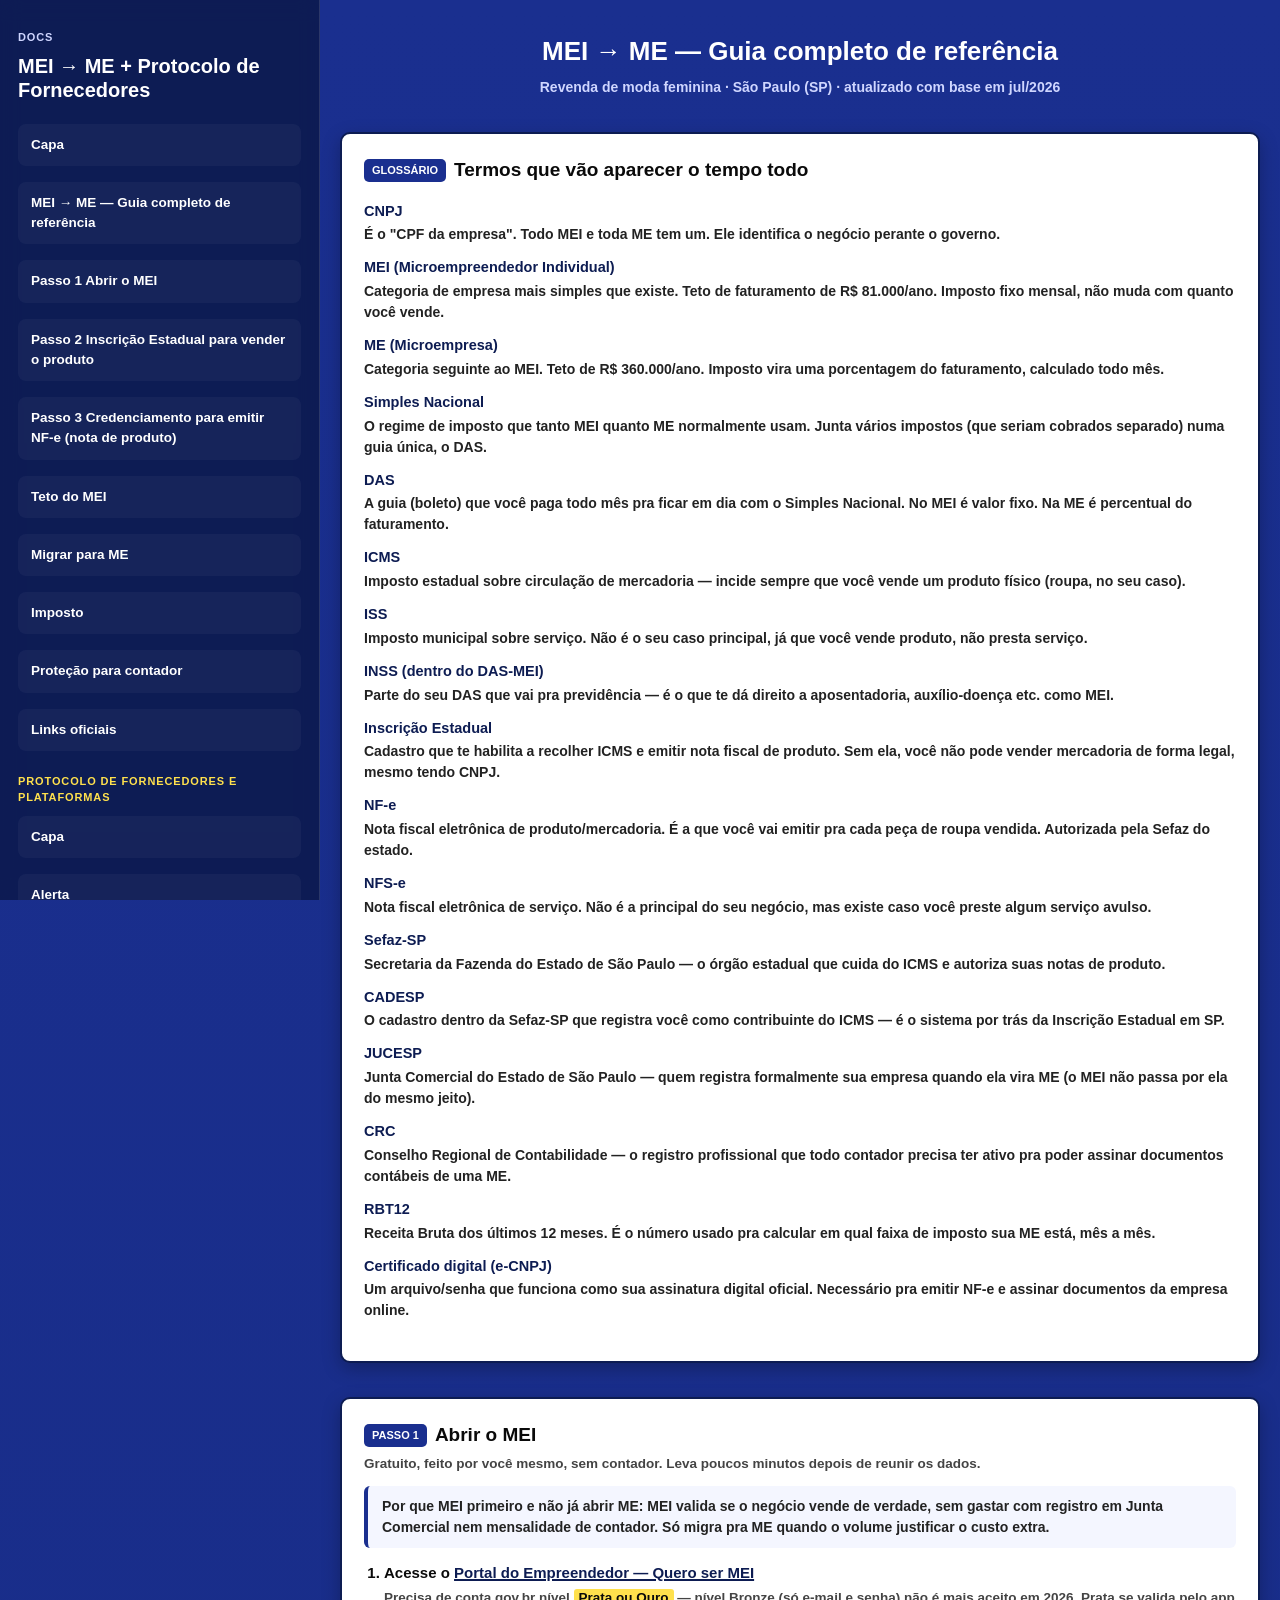
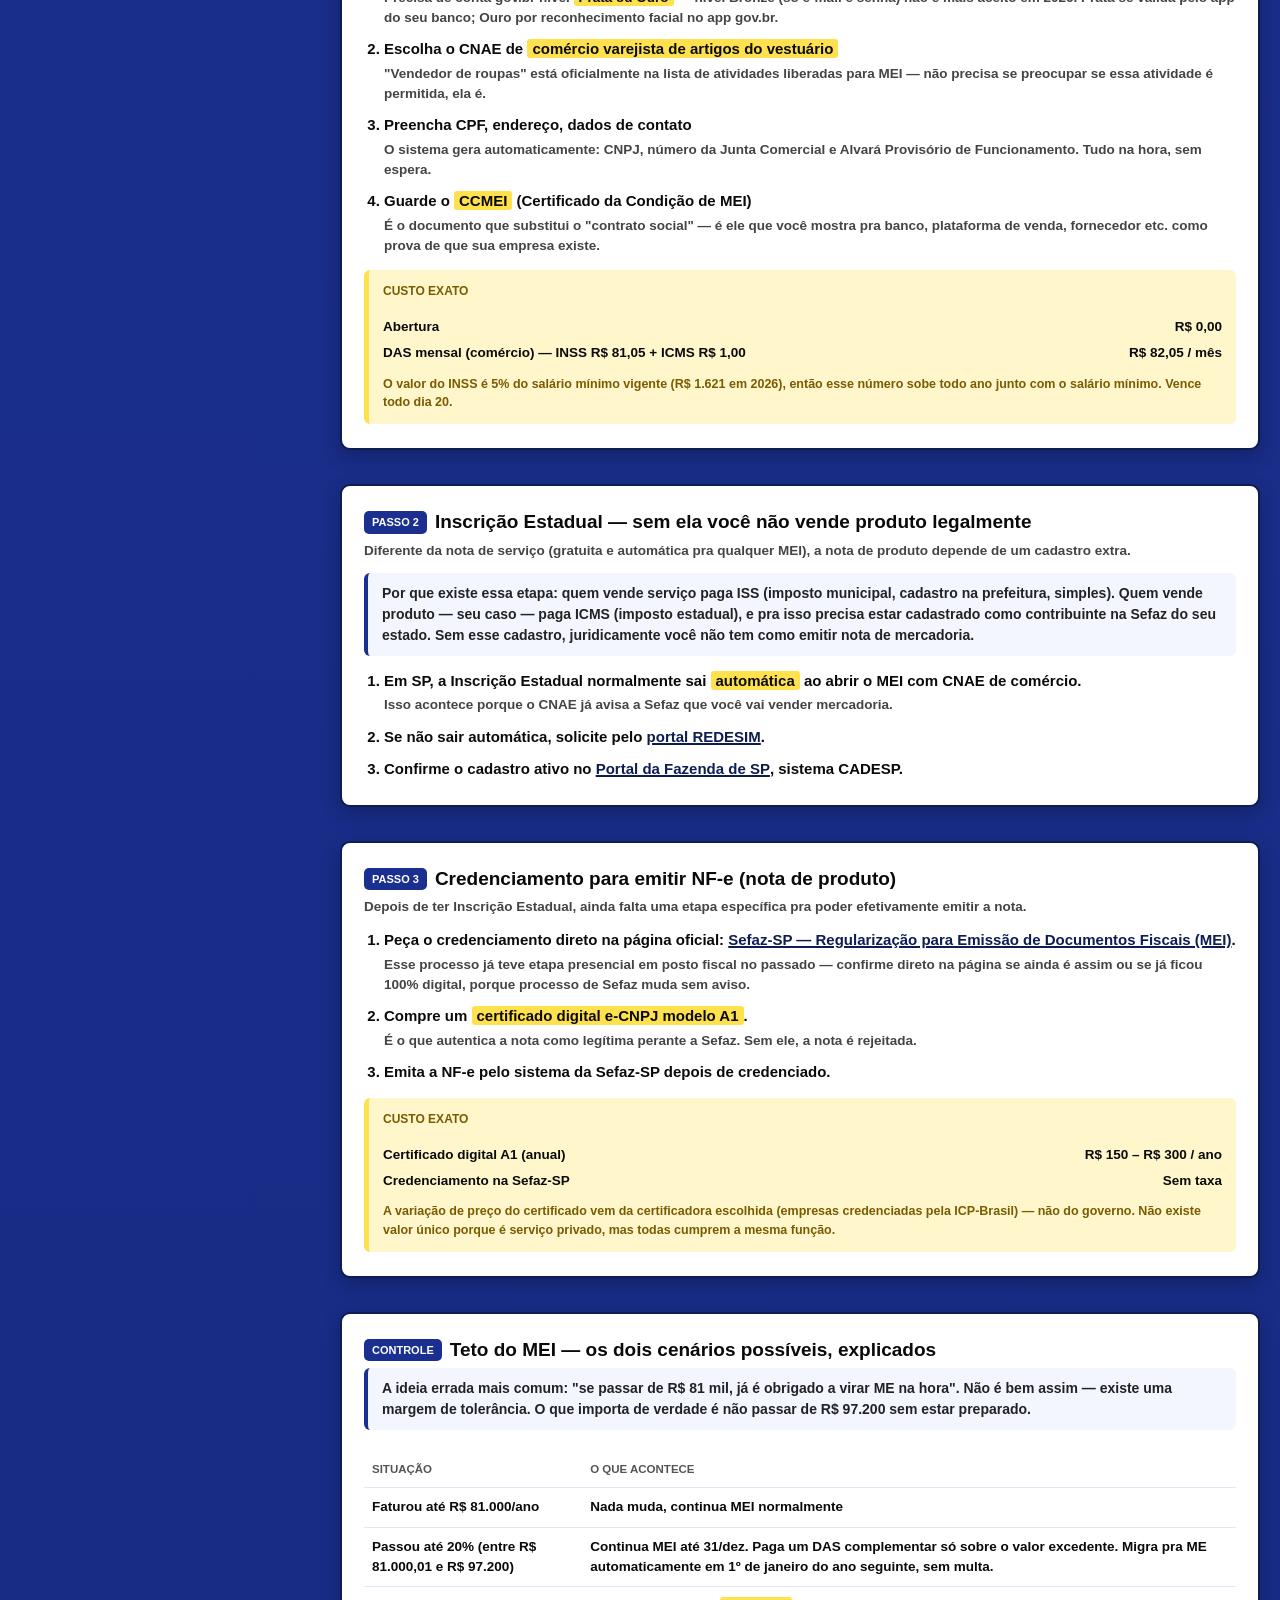
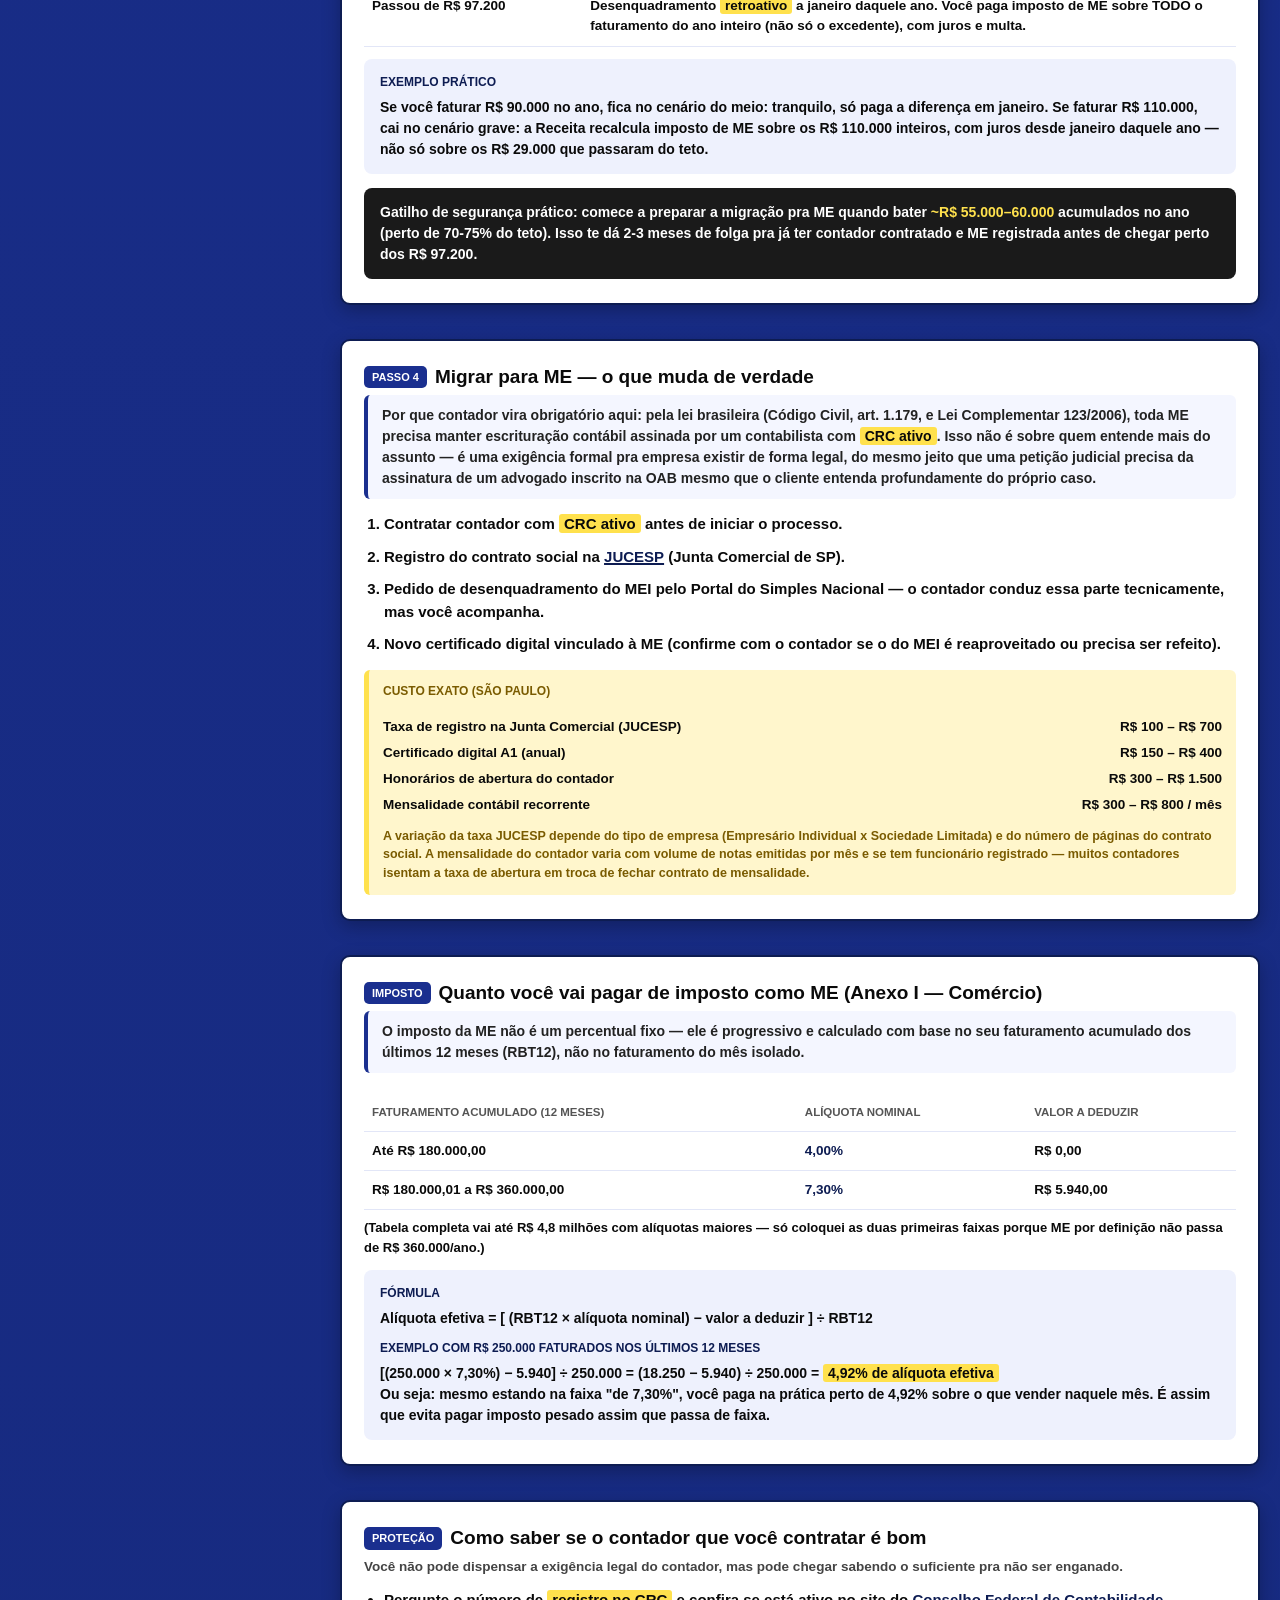
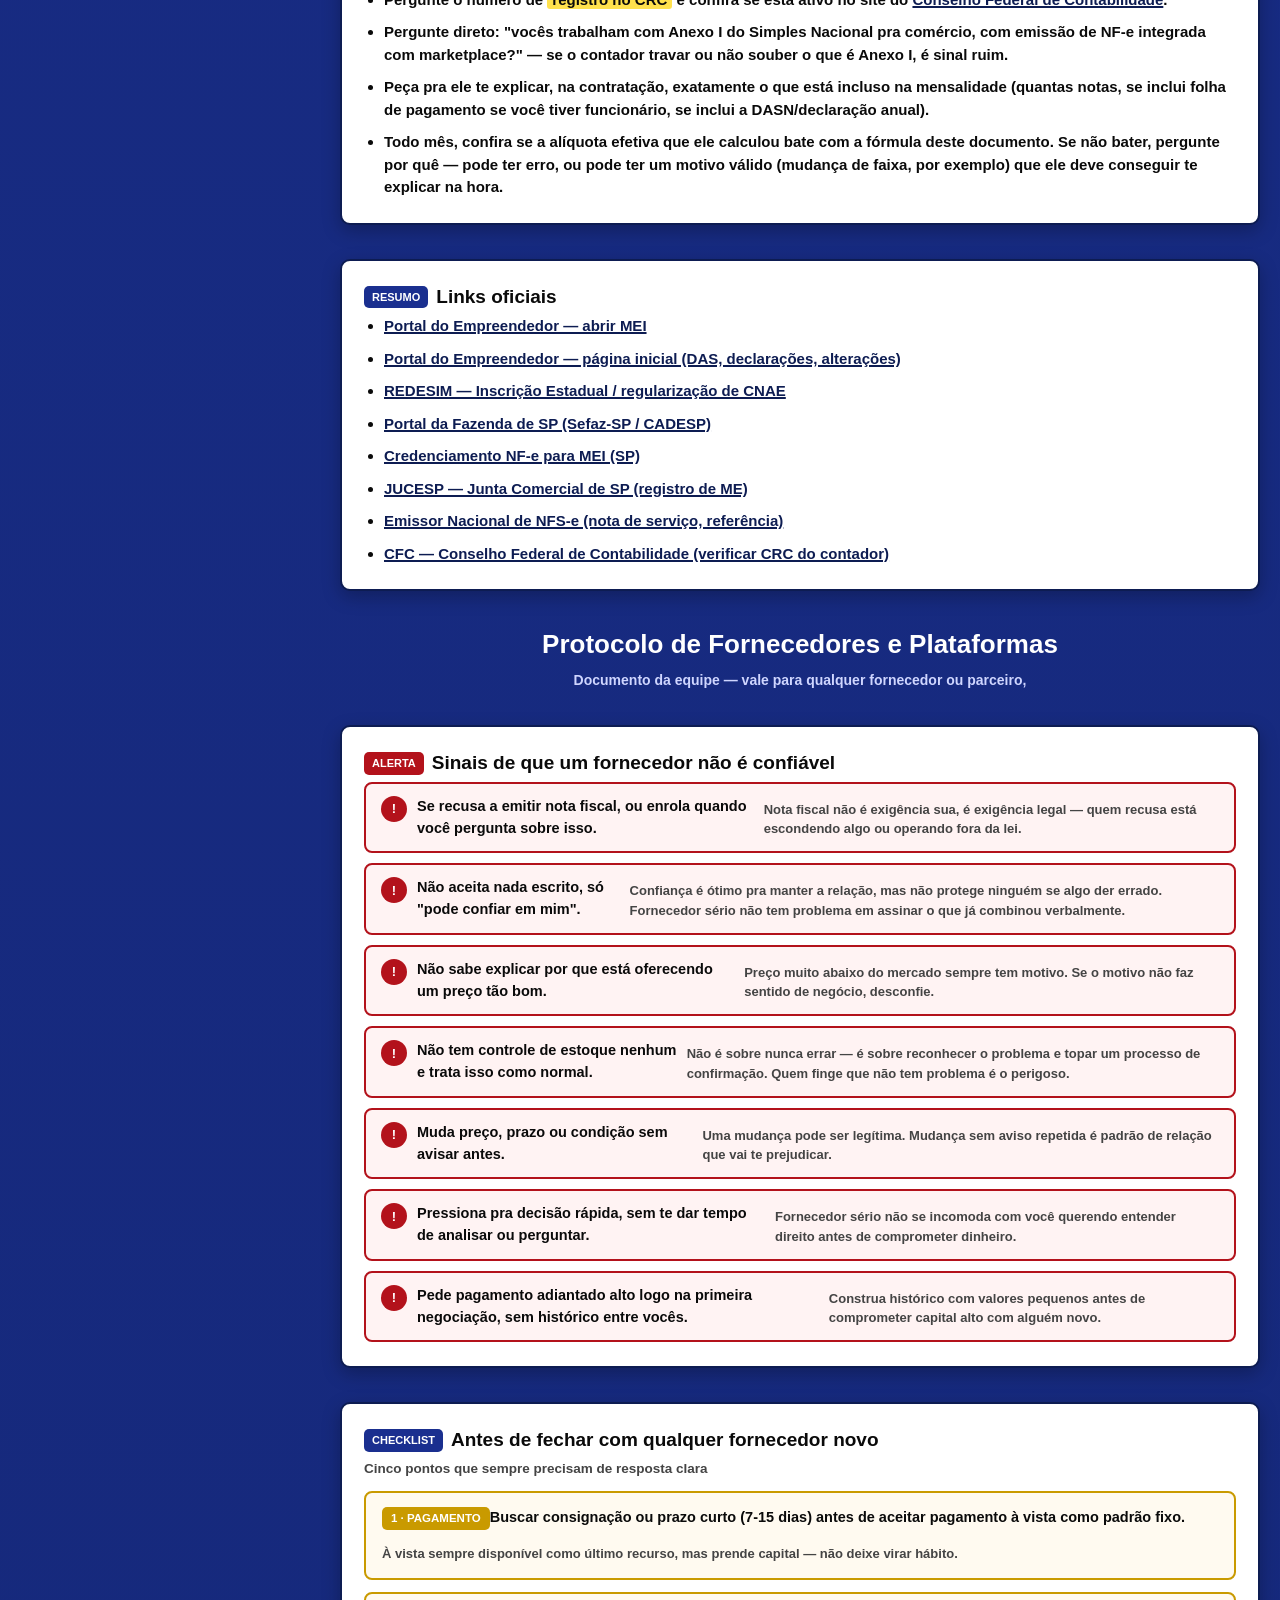
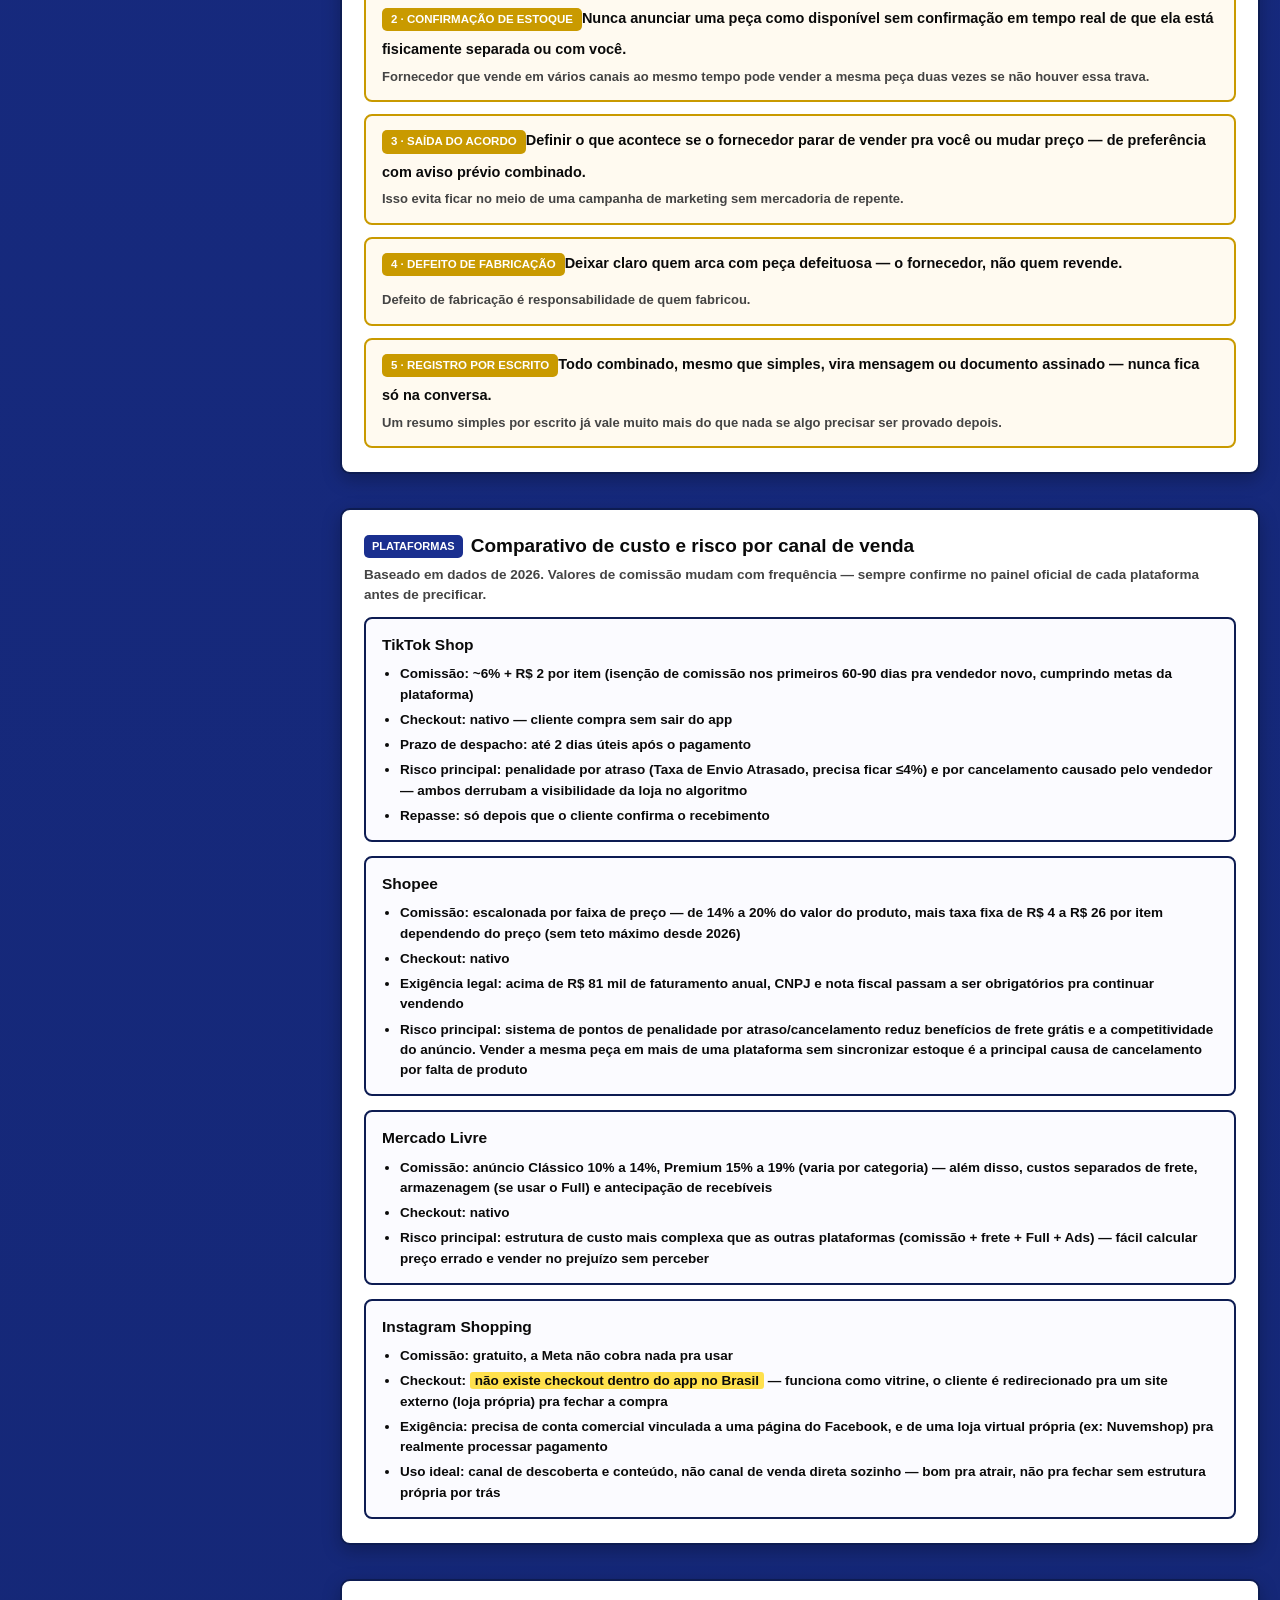
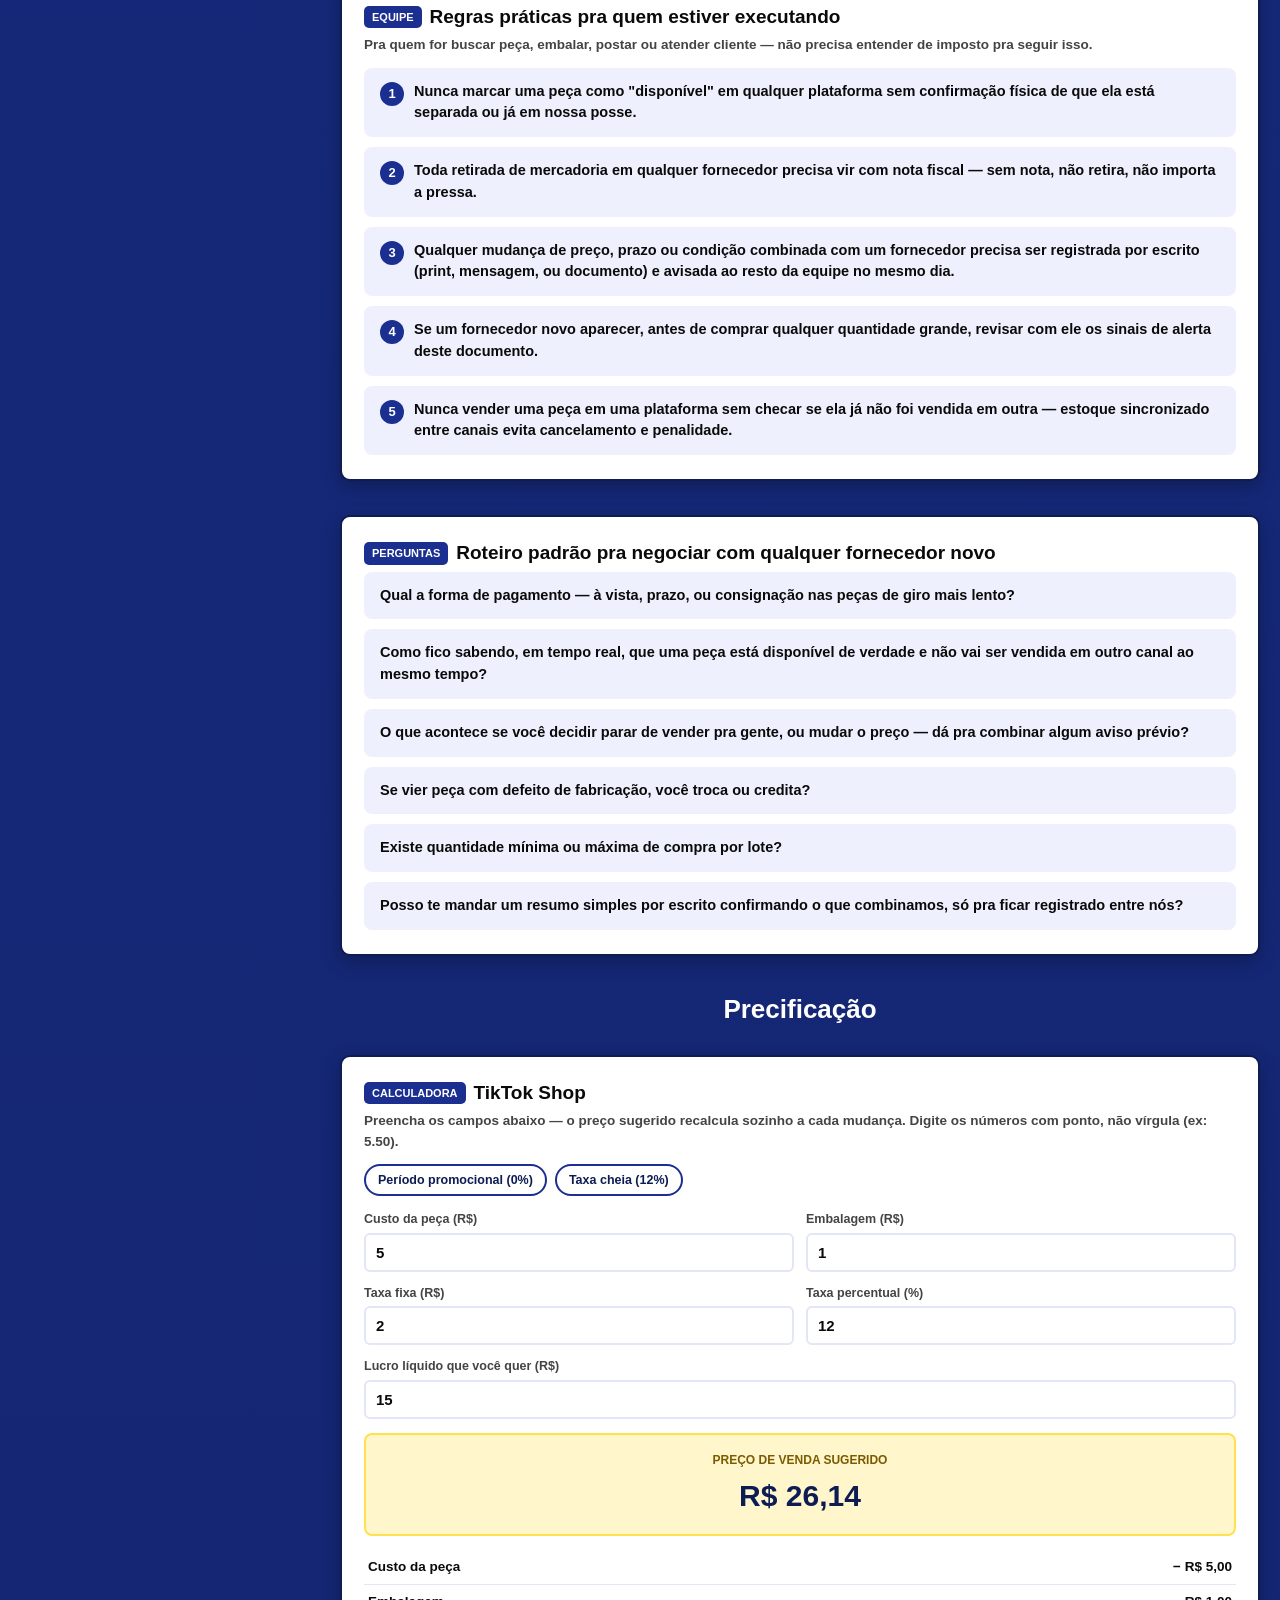
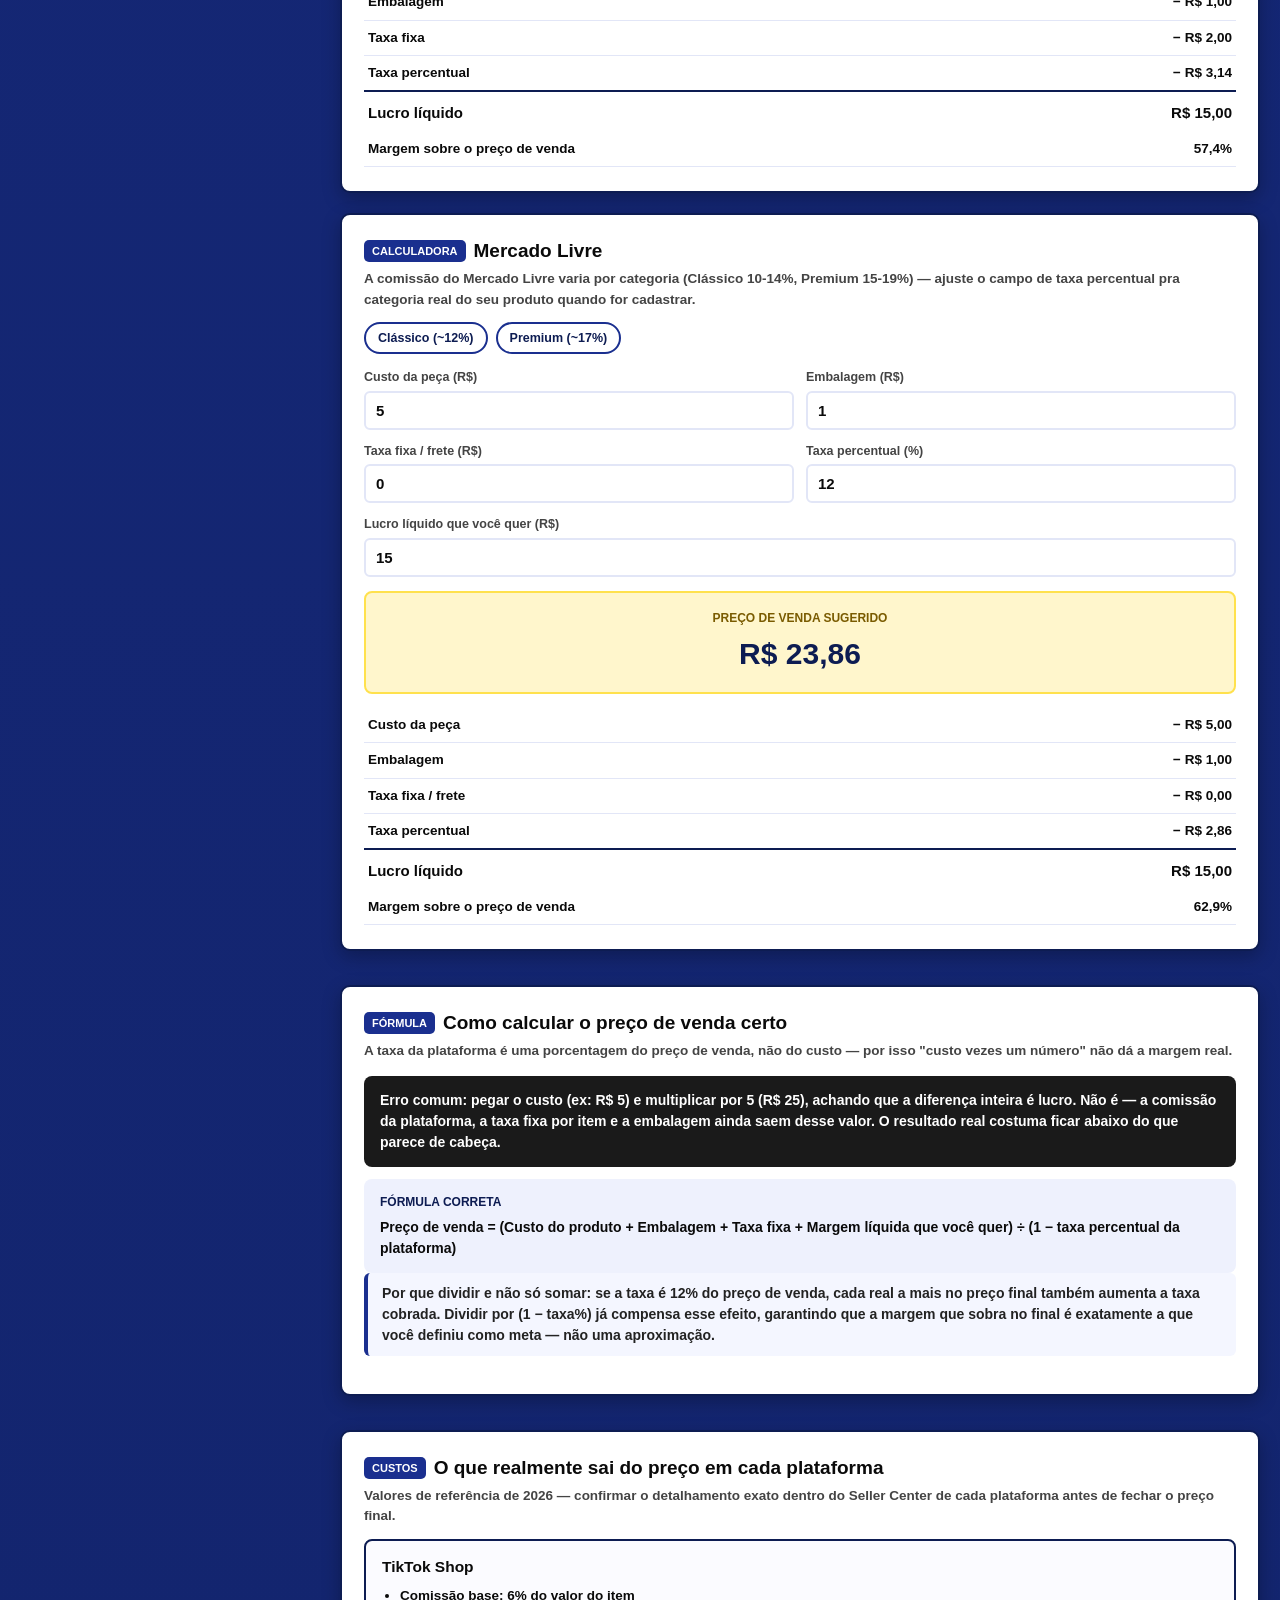
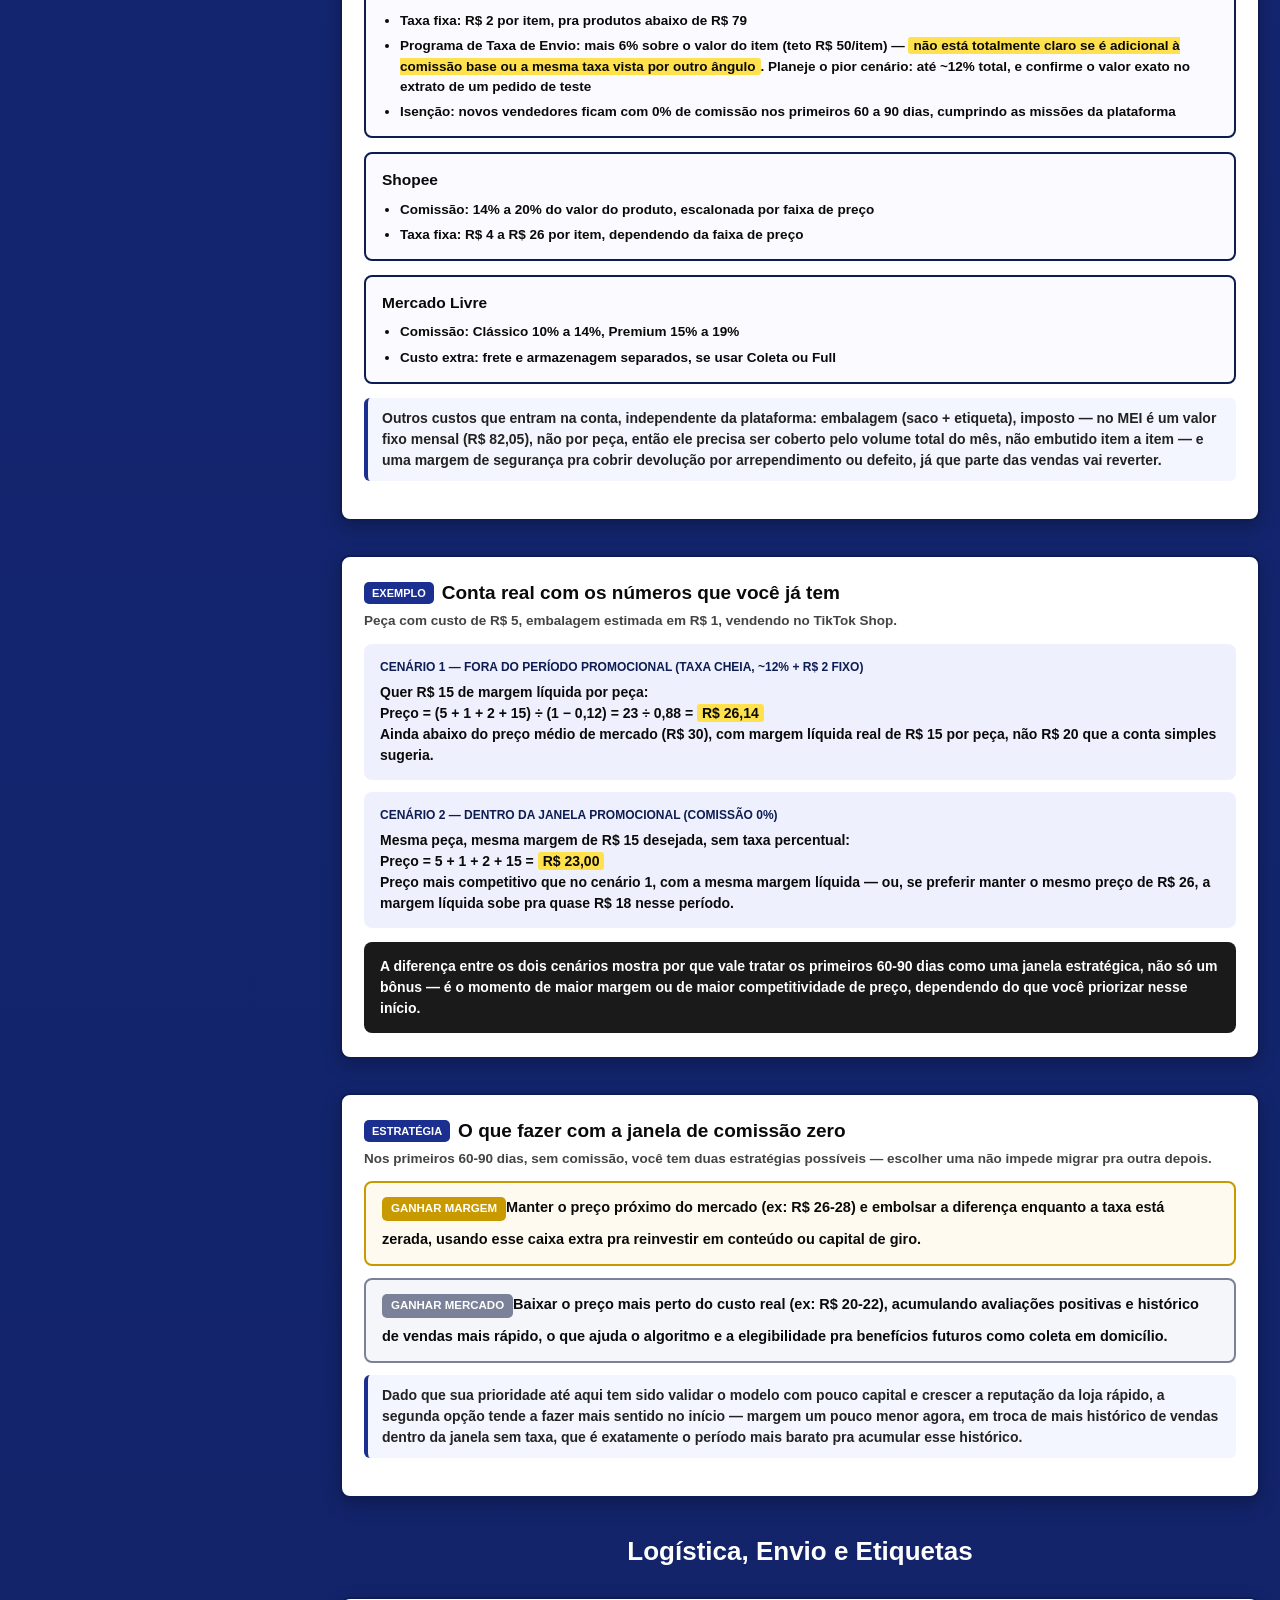
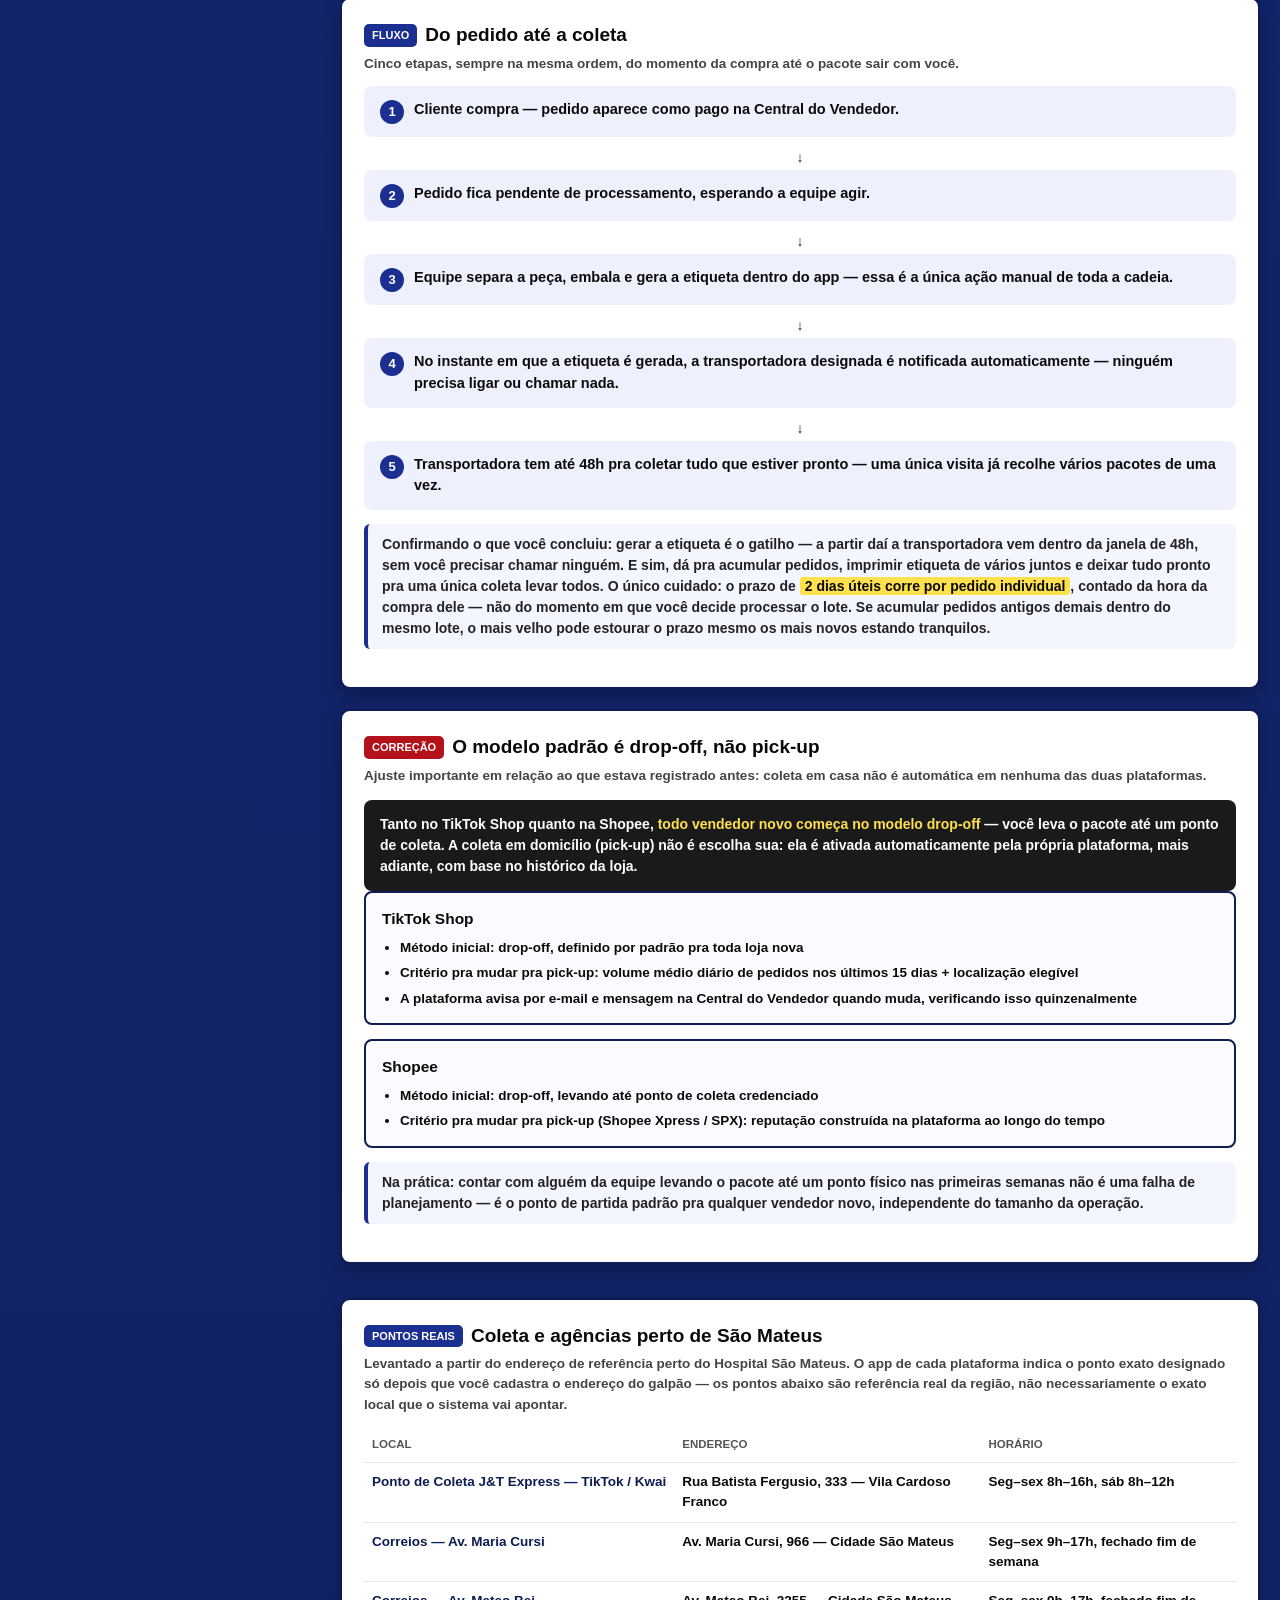
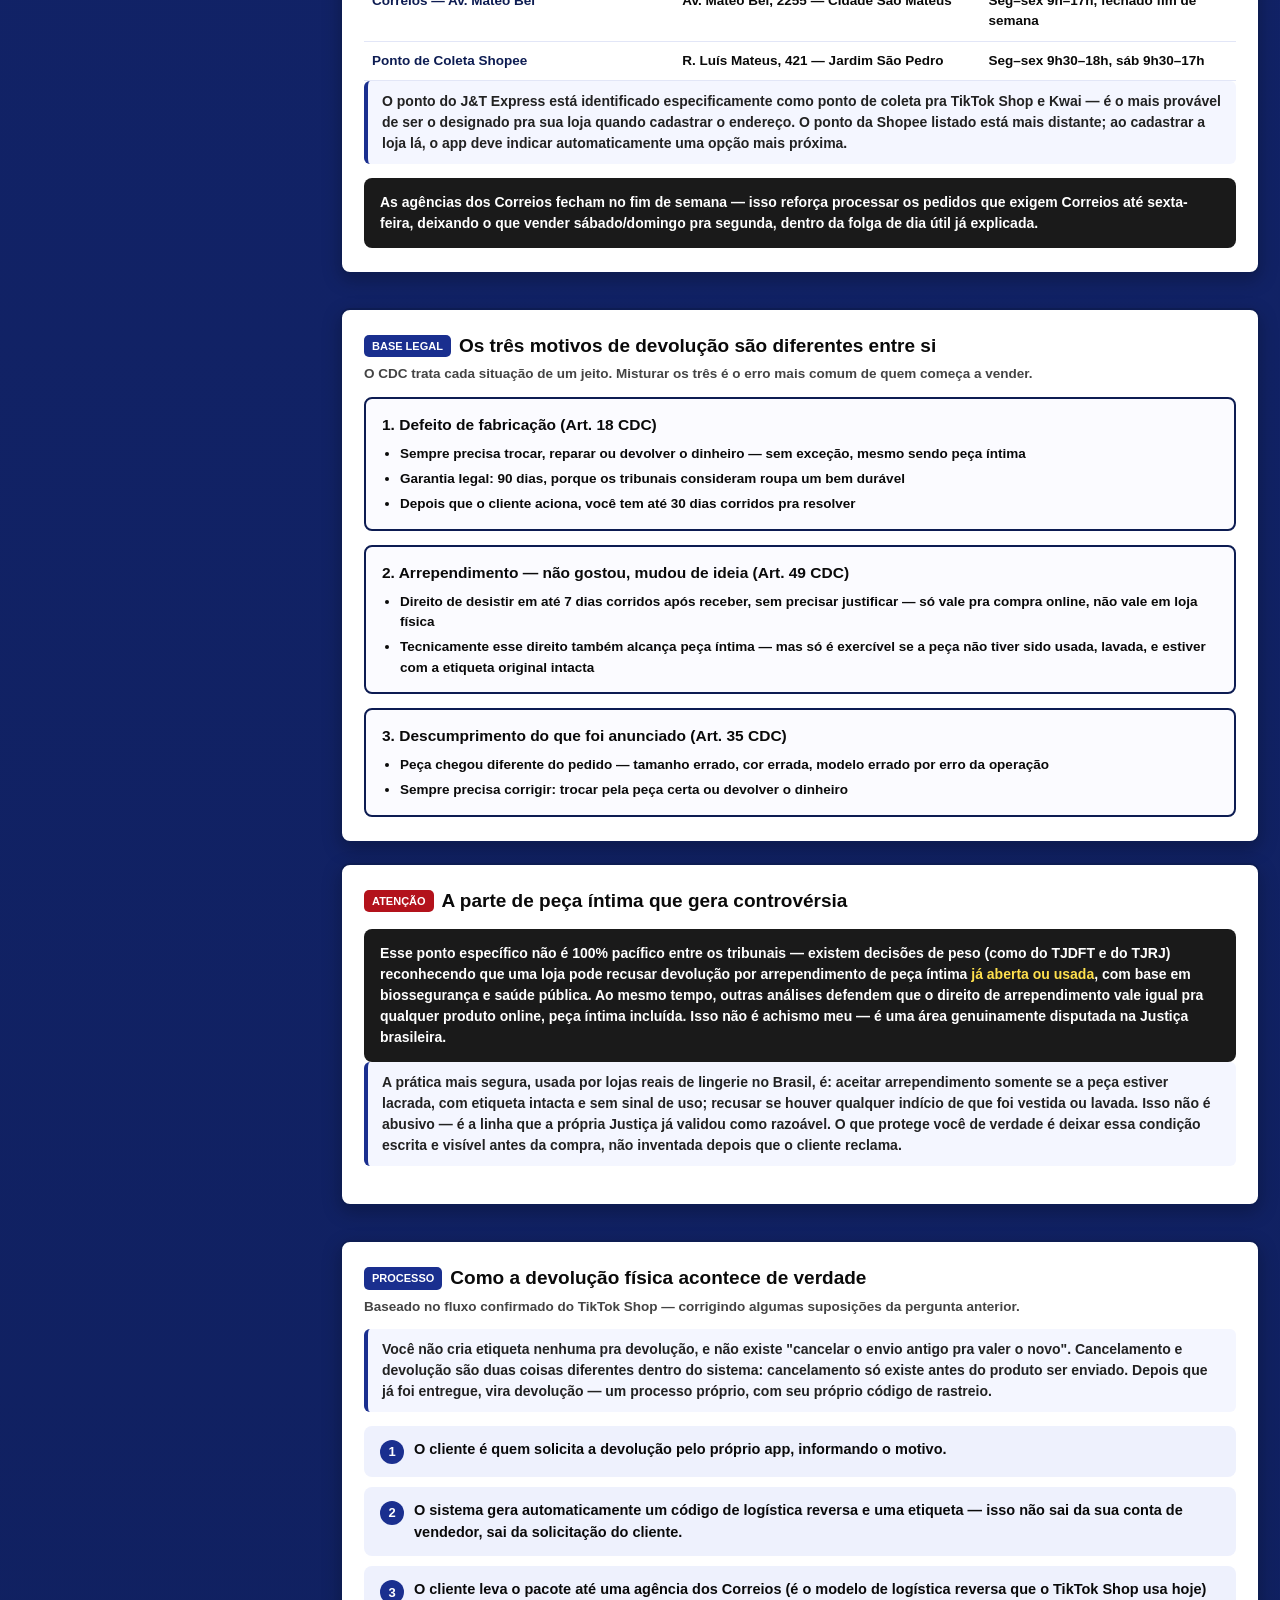
==== commit 6865b49a: "calculadora de precificação" ====
--- a/index.html
+++ b/index.html
@@ -57,6 +57,7 @@
       <div class="nav-title">Precificação</div>
       <nav>
         <ul class="nav-list">
+          <li><a href="#calculadora-preco">Calculadora de preço</a></li>
           <li><a href="#formula-precificacao">Fórmula de precificação</a></li>
           <li><a href="#custos-por-plataforma">Custos por plataforma</a></li>
           <li><a href="#exemplos-precificacao">Exemplos calculados</a></li>
@@ -447,6 +448,80 @@
           <h1>Precificação</h1>
           
         </header>
+
+
+
+        <section class="doc-section" id="calculadora-preco">
+ 
+<div class="card">
+  <h2><span class="tag">CALCULADORA</span> TikTok Shop</h2>
+  <p class="sub">Preencha os campos abaixo — o preço sugerido recalcula sozinho a cada mudança. Digite os números com ponto, não vírgula (ex: 5.50).</p>
+ 
+  <div class="calc-presets">
+    <button type="button" class="calc-preset-btn" onclick="aplicarPreset('ts', 2, 0)">Período promocional (0%)</button>
+    <button type="button" class="calc-preset-btn" onclick="aplicarPreset('ts', 2, 12)">Taxa cheia (12%)</button>
+  </div>
+ 
+  <div class="calc-grid">
+    <div class="calc-field"><label>Custo da peça (R$)</label><input type="number" id="ts-custo" value="5" step="0.01" oninput="calcular('ts')"></div>
+    <div class="calc-field"><label>Embalagem (R$)</label><input type="number" id="ts-embalagem" value="1" step="0.01" oninput="calcular('ts')"></div>
+    <div class="calc-field"><label>Taxa fixa (R$)</label><input type="number" id="ts-taxafixa" value="2" step="0.01" oninput="calcular('ts')"></div>
+    <div class="calc-field"><label>Taxa percentual (%)</label><input type="number" id="ts-taxaperc" value="12" step="0.1" oninput="calcular('ts')"></div>
+    <div class="calc-field" style="grid-column:1/-1;"><label>Lucro líquido que você quer (R$)</label><input type="number" id="ts-lucro" value="15" step="0.01" oninput="calcular('ts')"></div>
+  </div>
+ 
+  <div class="calc-result">
+    <div class="label">Preço de venda sugerido</div>
+    <div class="price" id="ts-preco">R$ 0,00</div>
+  </div>
+ 
+  <table class="calc-breakdown">
+    <tr><td>Custo da peça</td><td class="v" id="ts-out-custo">R$ 0,00</td></tr>
+    <tr><td>Embalagem</td><td class="v" id="ts-out-embalagem">R$ 0,00</td></tr>
+    <tr><td>Taxa fixa</td><td class="v" id="ts-out-taxafixa">R$ 0,00</td></tr>
+    <tr><td>Taxa percentual</td><td class="v" id="ts-out-taxaperc">R$ 0,00</td></tr>
+    <tr class="total"><td><b>Lucro líquido</b></td><td class="v" id="ts-out-lucro">R$ 0,00</td></tr>
+    <tr><td>Margem sobre o preço de venda</td><td class="v" id="ts-out-margem">0%</td></tr>
+  </table>
+</div>
+ 
+<div class="card">
+  <h2><span class="tag">CALCULADORA</span> Mercado Livre</h2>
+  <p class="sub">A comissão do Mercado Livre varia por categoria (Clássico 10-14%, Premium 15-19%) — ajuste o campo de taxa percentual pra categoria real do seu produto quando for cadastrar.</p>
+ 
+  <div class="calc-presets">
+    <button type="button" class="calc-preset-btn" onclick="aplicarPreset('ml', 0, 12)">Clássico (~12%)</button>
+    <button type="button" class="calc-preset-btn" onclick="aplicarPreset('ml', 0, 17)">Premium (~17%)</button>
+  </div>
+ 
+  <div class="calc-grid">
+    <div class="calc-field"><label>Custo da peça (R$)</label><input type="number" id="ml-custo" value="5" step="0.01" oninput="calcular('ml')"></div>
+    <div class="calc-field"><label>Embalagem (R$)</label><input type="number" id="ml-embalagem" value="1" step="0.01" oninput="calcular('ml')"></div>
+    <div class="calc-field"><label>Taxa fixa / frete (R$)</label><input type="number" id="ml-taxafixa" value="0" step="0.01" oninput="calcular('ml')"></div>
+    <div class="calc-field"><label>Taxa percentual (%)</label><input type="number" id="ml-taxaperc" value="12" step="0.1" oninput="calcular('ml')"></div>
+    <div class="calc-field" style="grid-column:1/-1;"><label>Lucro líquido que você quer (R$)</label><input type="number" id="ml-lucro" value="15" step="0.01" oninput="calcular('ml')"></div>
+  </div>
+ 
+  <div class="calc-result">
+    <div class="label">Preço de venda sugerido</div>
+    <div class="price" id="ml-preco">R$ 0,00</div>
+  </div>
+ 
+  <table class="calc-breakdown">
+    <tr><td>Custo da peça</td><td class="v" id="ml-out-custo">R$ 0,00</td></tr>
+    <tr><td>Embalagem</td><td class="v" id="ml-out-embalagem">R$ 0,00</td></tr>
+    <tr><td>Taxa fixa / frete</td><td class="v" id="ml-out-taxafixa">R$ 0,00</td></tr>
+    <tr><td>Taxa percentual</td><td class="v" id="ml-out-taxaperc">R$ 0,00</td></tr>
+    <tr class="total"><td><b>Lucro líquido</b></td><td class="v" id="ml-out-lucro">R$ 0,00</td></tr>
+    <tr><td>Margem sobre o preço de venda</td><td class="v" id="ml-out-margem">0%</td></tr>
+  </table>
+</div>
+ 
+</section>
+
+
+
+
        <section class="doc-section" id="formula-precificacao">
 
 <div class="card">
--- a/style.css
+++ b/style.css
@@ -625,4 +625,68 @@
       font-size:11px;
       margin-top:18px;
     }
-  }+  }
+
+
+
+  /* CSS ADICIONAL — colar dentro do bloco <style> que já existe, no topo do arquivo */
+
+.calc-grid{
+  display:grid;
+  grid-template-columns: 1fr 1fr;
+  gap:12px;
+  margin:14px 0;
+}
+.calc-field{display:flex; flex-direction:column; gap:4px;}
+.calc-field label{font-weight:800; font-size:12.5px; color:var(--gray);}
+.calc-field input{
+  border:2px solid var(--line);
+  border-radius:6px;
+  padding:9px 10px;
+  font-weight:800;
+  font-size:15px;
+  font-family:inherit;
+  color:var(--ink);
+  background:#fff;
+}
+.calc-field input:focus{
+  outline:none;
+  border-color:var(--royal);
+}
+.calc-presets{display:flex; gap:8px; flex-wrap:wrap; margin-bottom:14px;}
+.calc-preset-btn{
+  border:2px solid var(--royal);
+  background:#fff;
+  color:var(--royal-deep);
+  font-weight:800;
+  font-size:12.5px;
+  padding:7px 12px;
+  border-radius:20px;
+  cursor:pointer;
+}
+.calc-preset-btn:hover{background:var(--royal); color:#fff;}
+.calc-result{
+  background:var(--highlight-soft);
+  border:2px solid var(--highlight);
+  border-radius:8px;
+  padding:16px;
+  margin-top:8px;
+  text-align:center;
+}
+.calc-result .price{
+  font-size:30px;
+  font-weight:900;
+  color:var(--royal-deep);
+}
+.calc-result .label{
+  font-size:12px;
+  font-weight:800;
+  text-transform:uppercase;
+  color:#7a5b00;
+  margin-bottom:4px;
+}
+.calc-breakdown{width:100%; border-collapse:collapse; margin-top:14px;}
+.calc-breakdown td{padding:7px 4px; font-weight:700; font-size:13.5px; border-bottom:1px solid var(--line);}
+.calc-breakdown td.v{text-align:right; font-weight:900;}
+.calc-breakdown tr.total td{border-top:2px solid var(--royal-deep); border-bottom:none; padding-top:10px; font-size:15px;}
+@media (max-width:480px){.calc-grid{grid-template-columns:1fr;}}
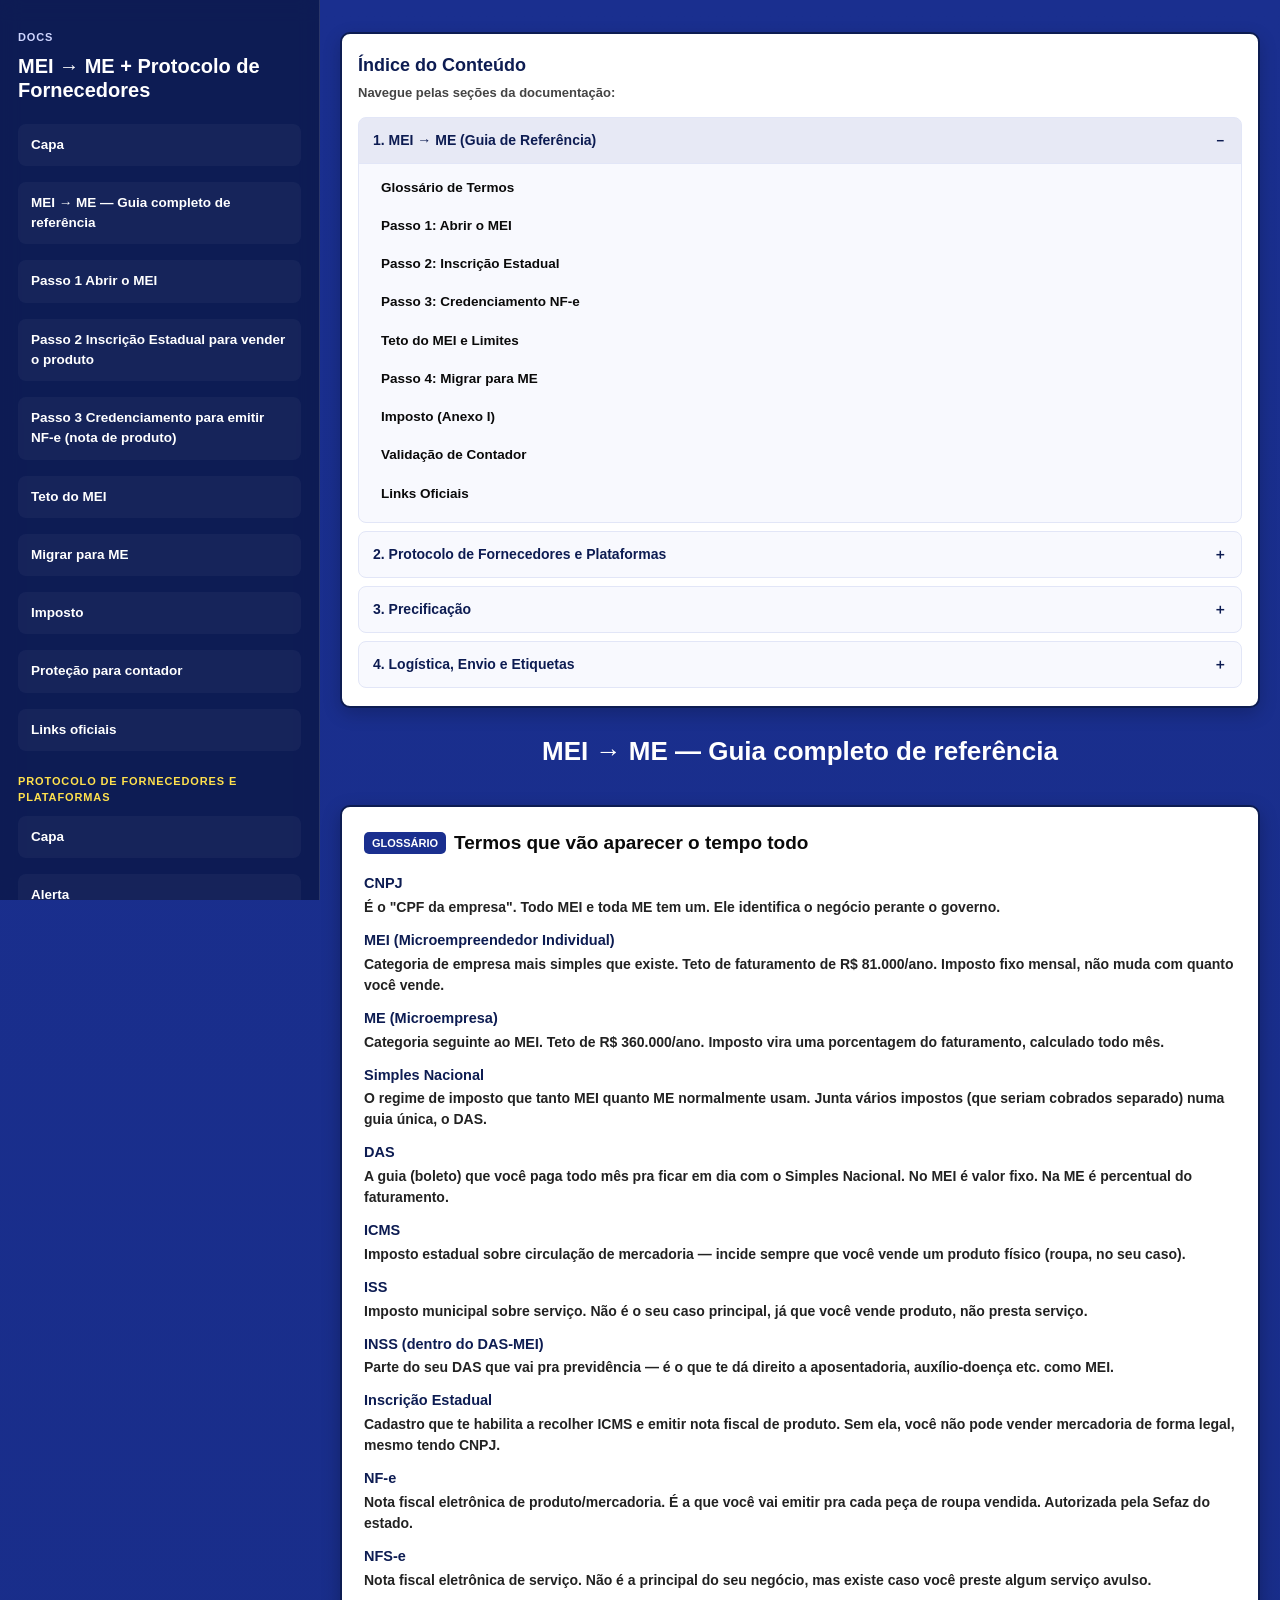
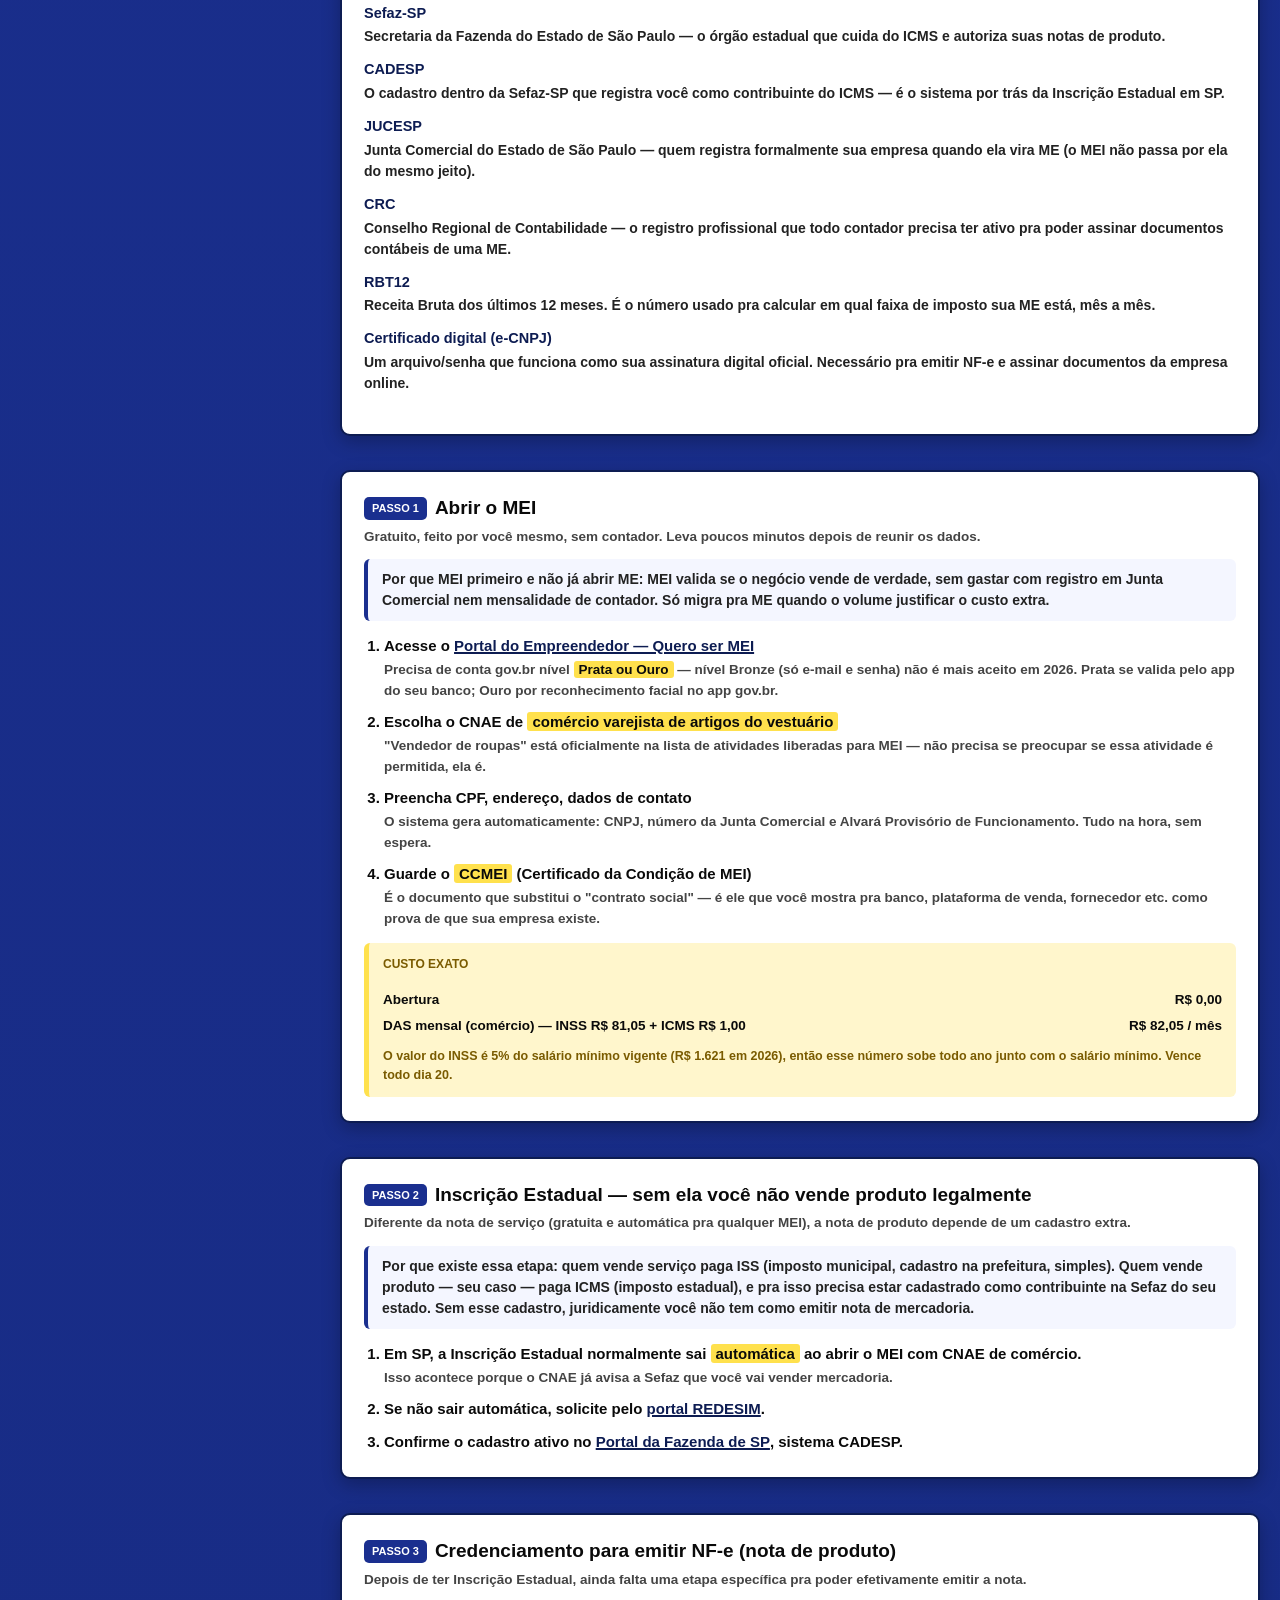
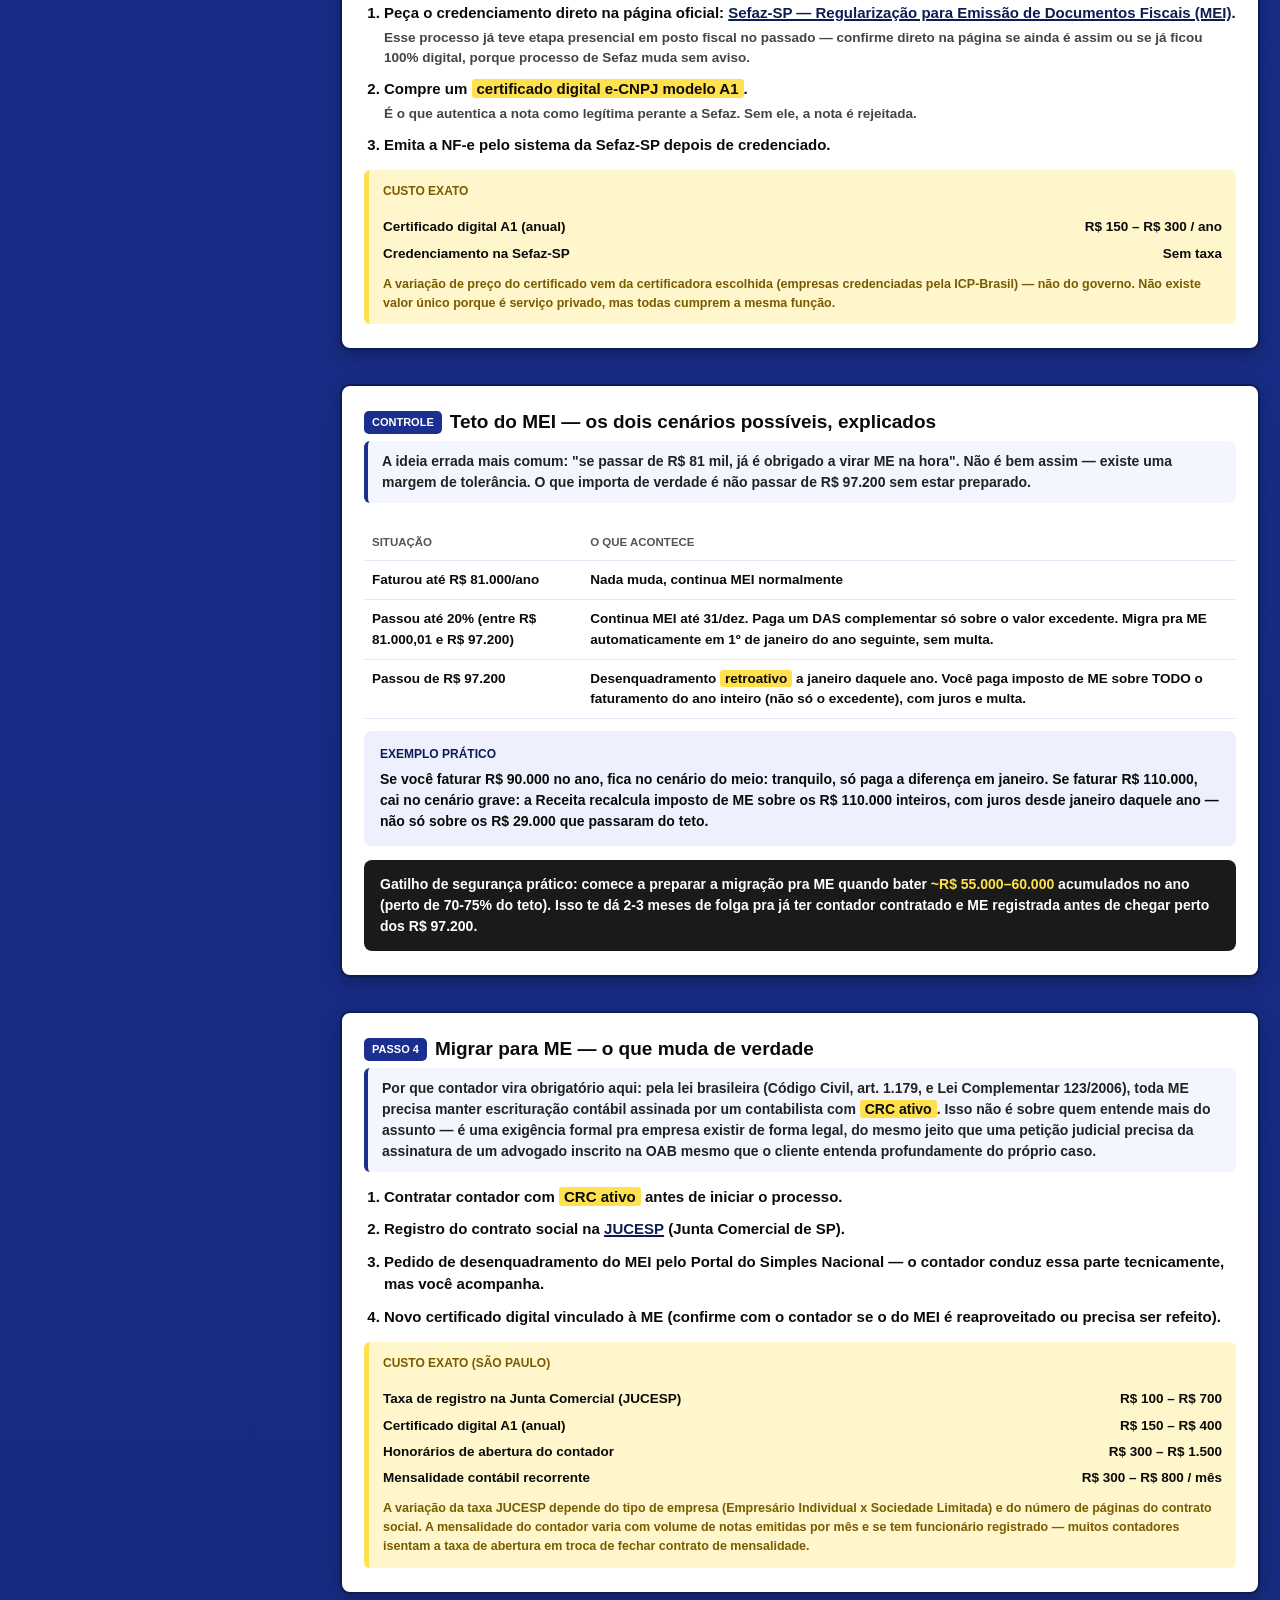
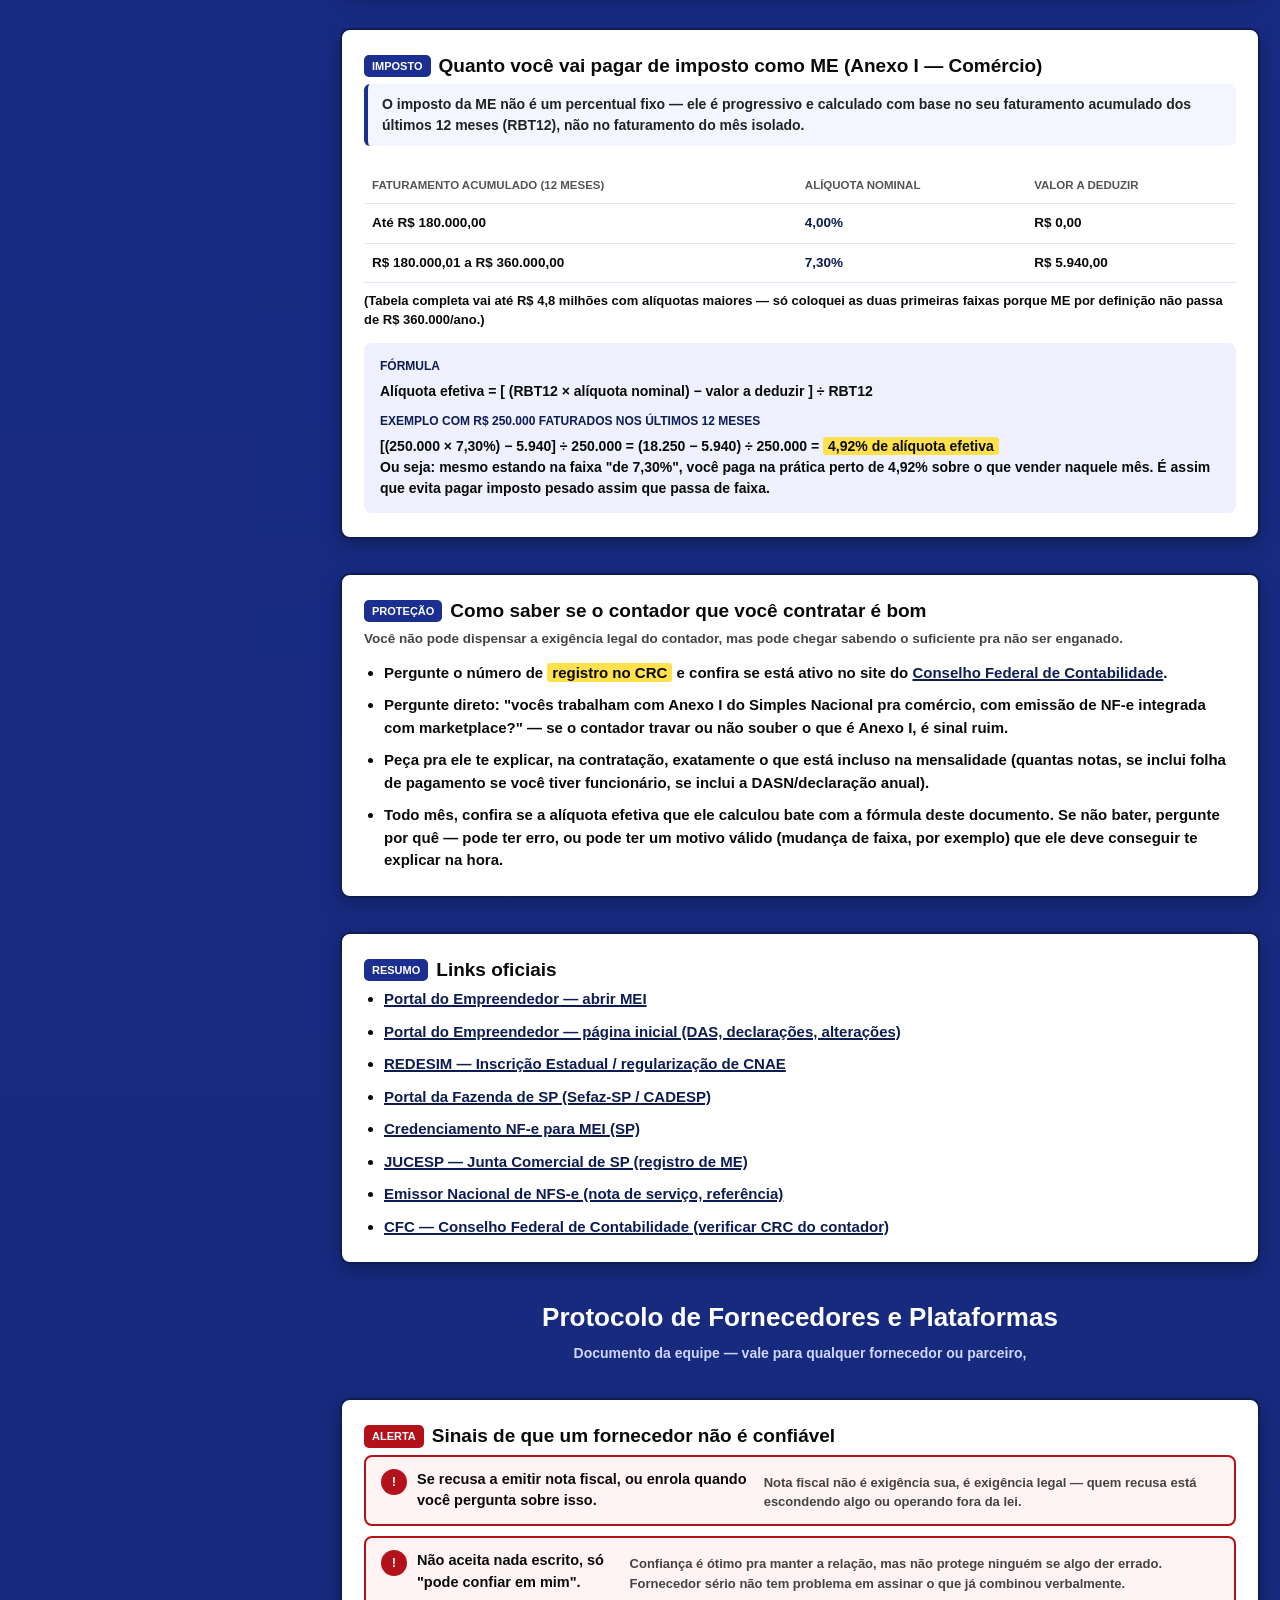
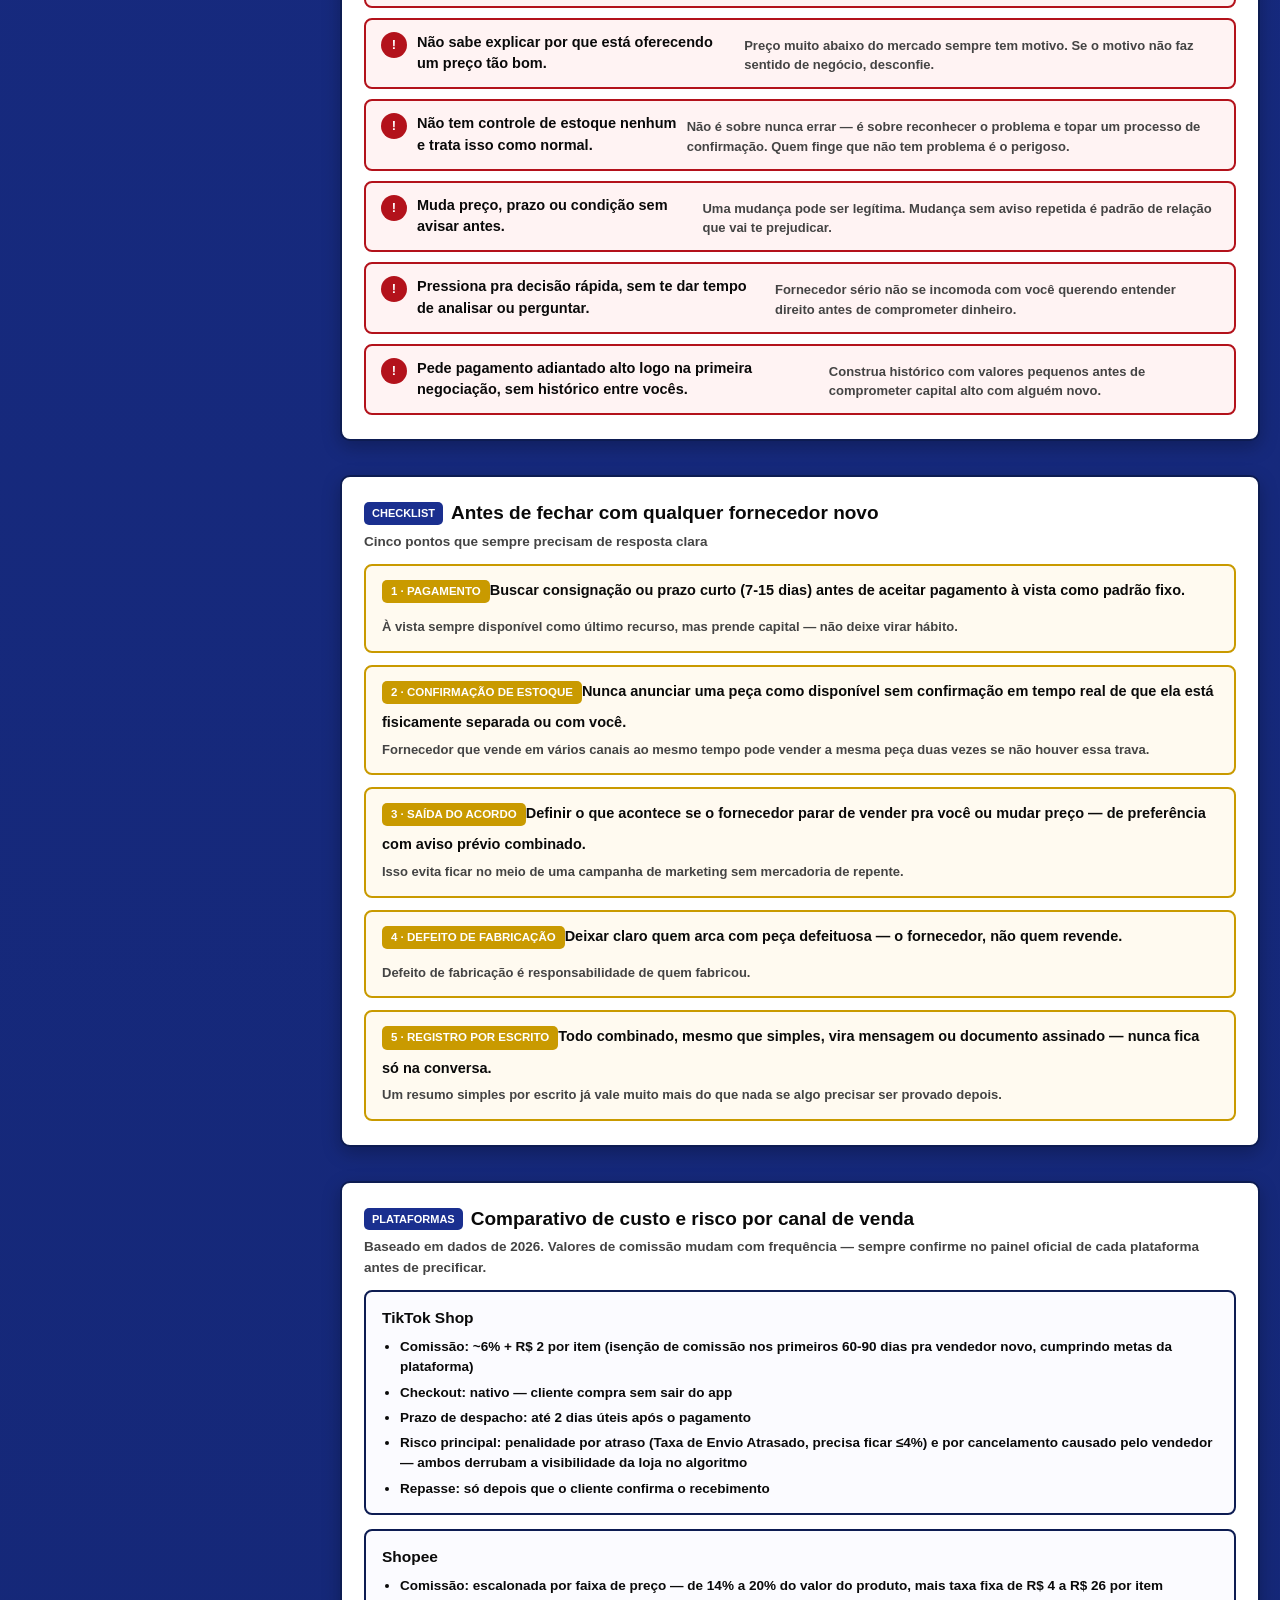
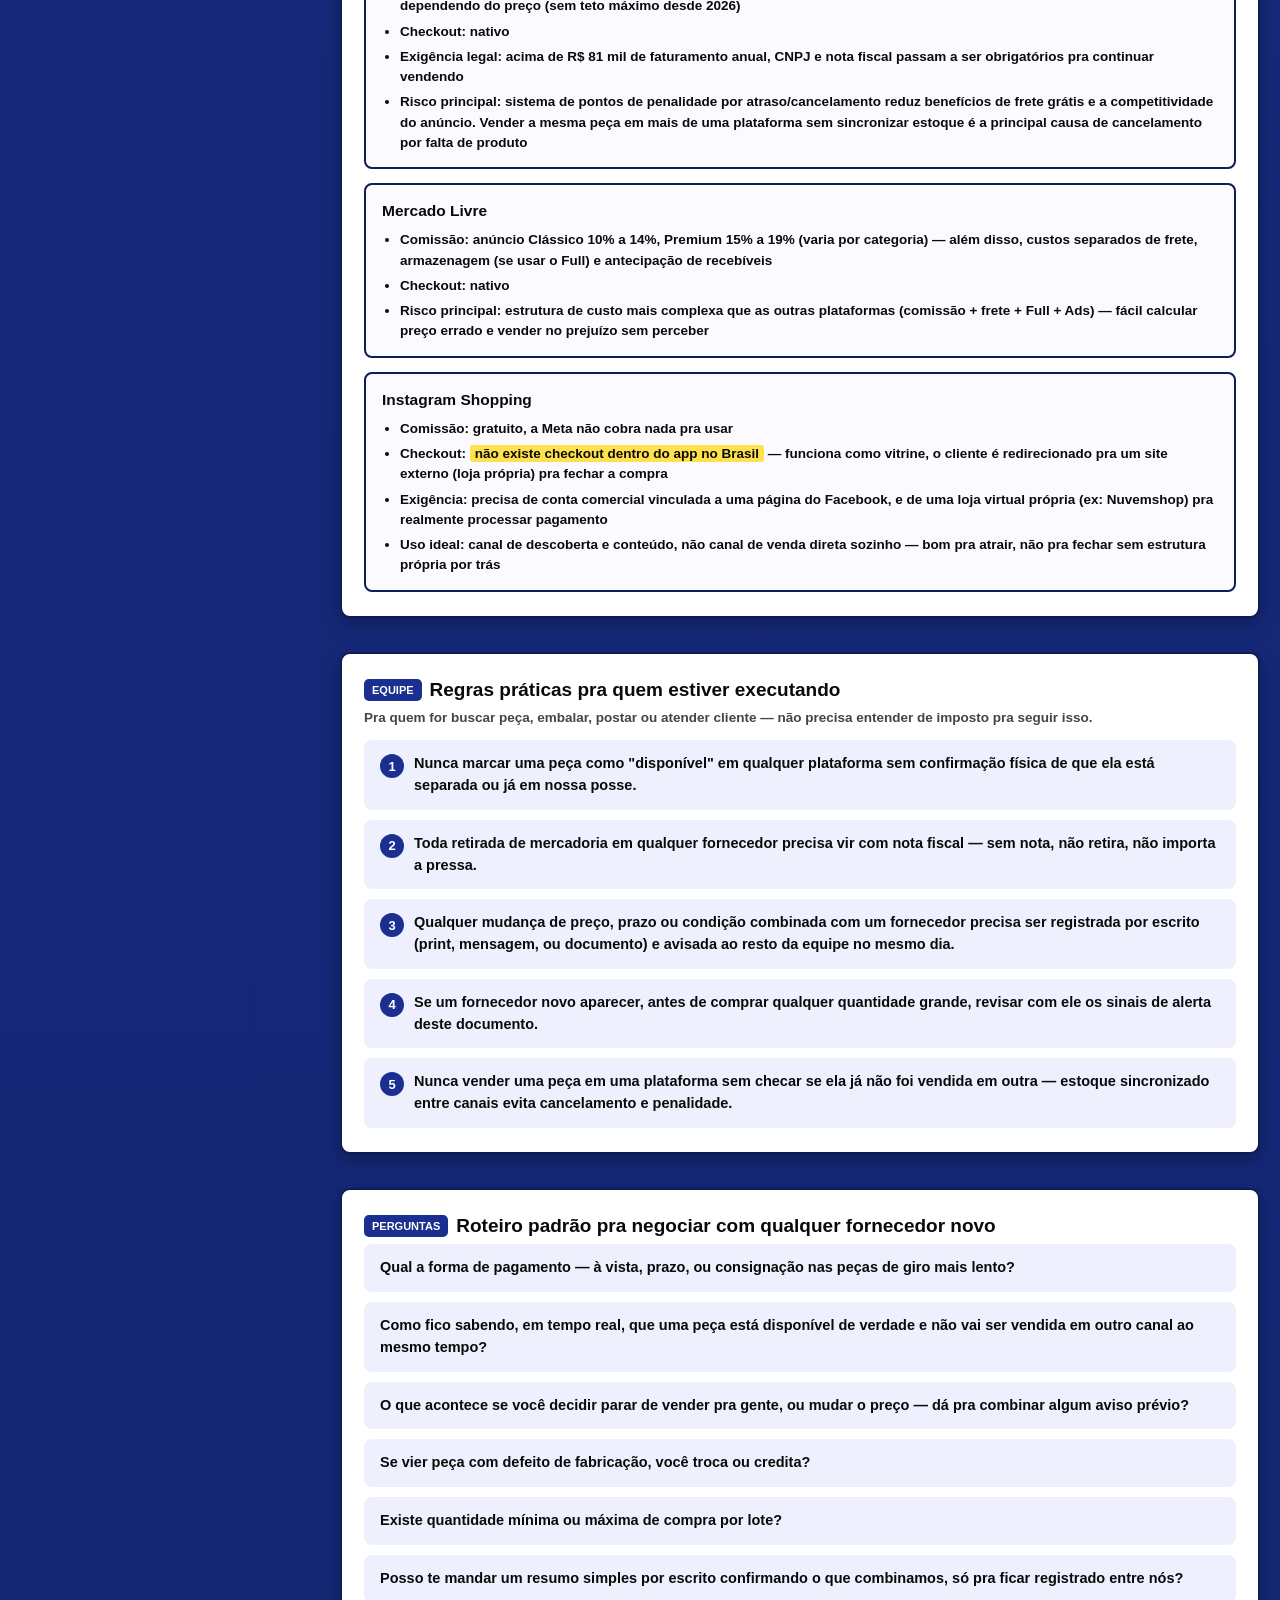
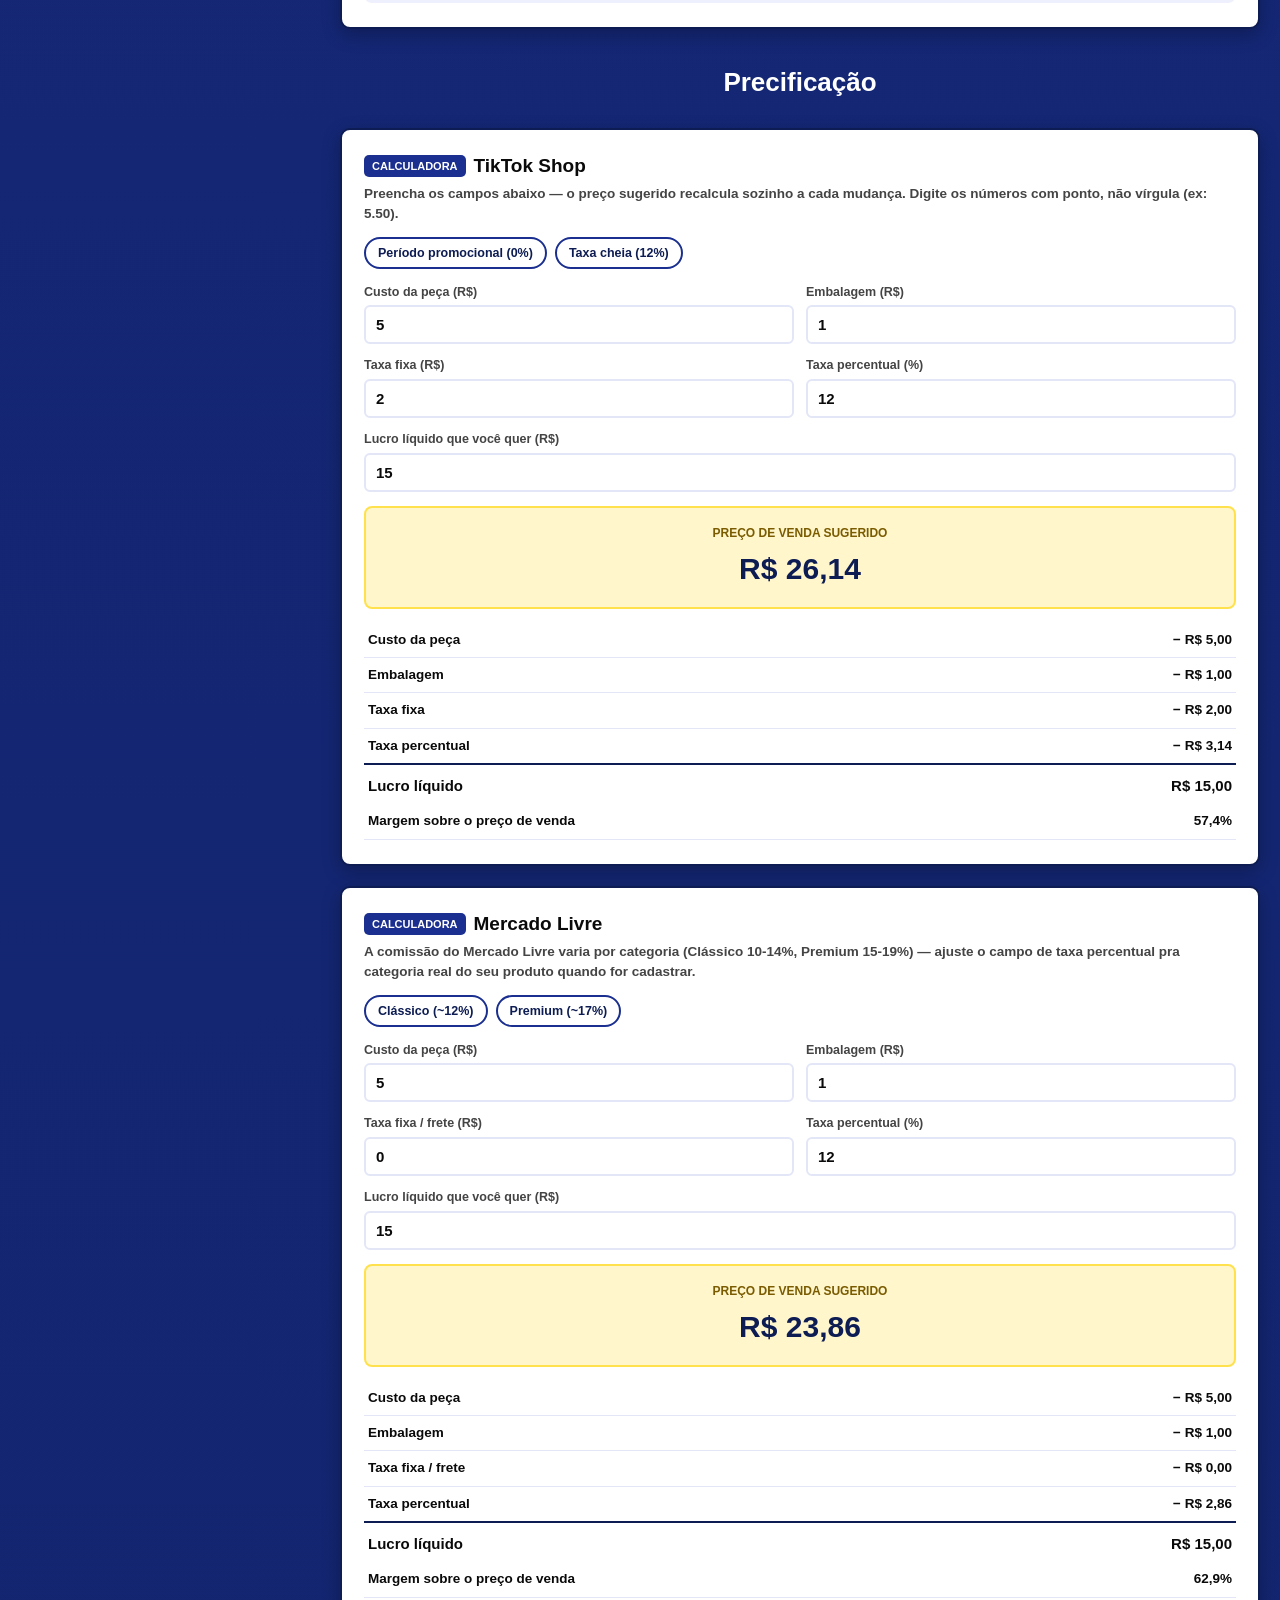
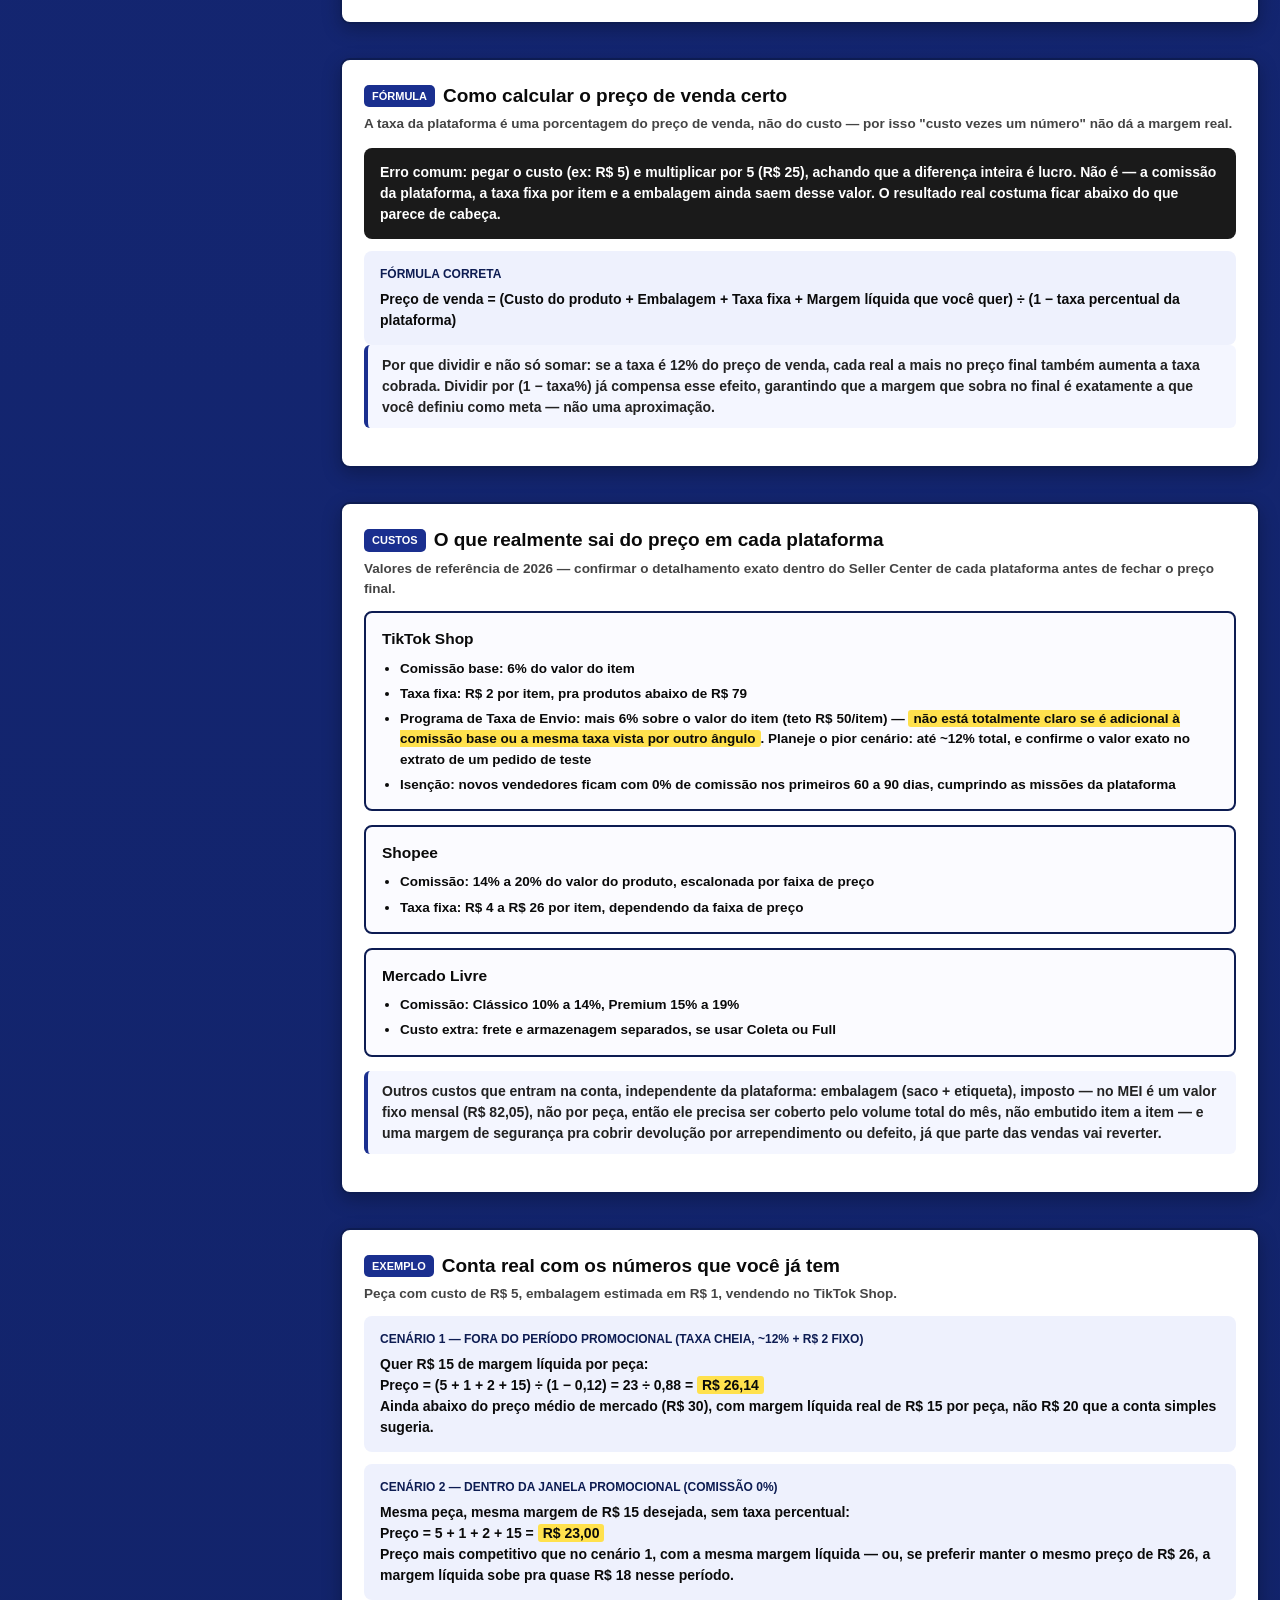
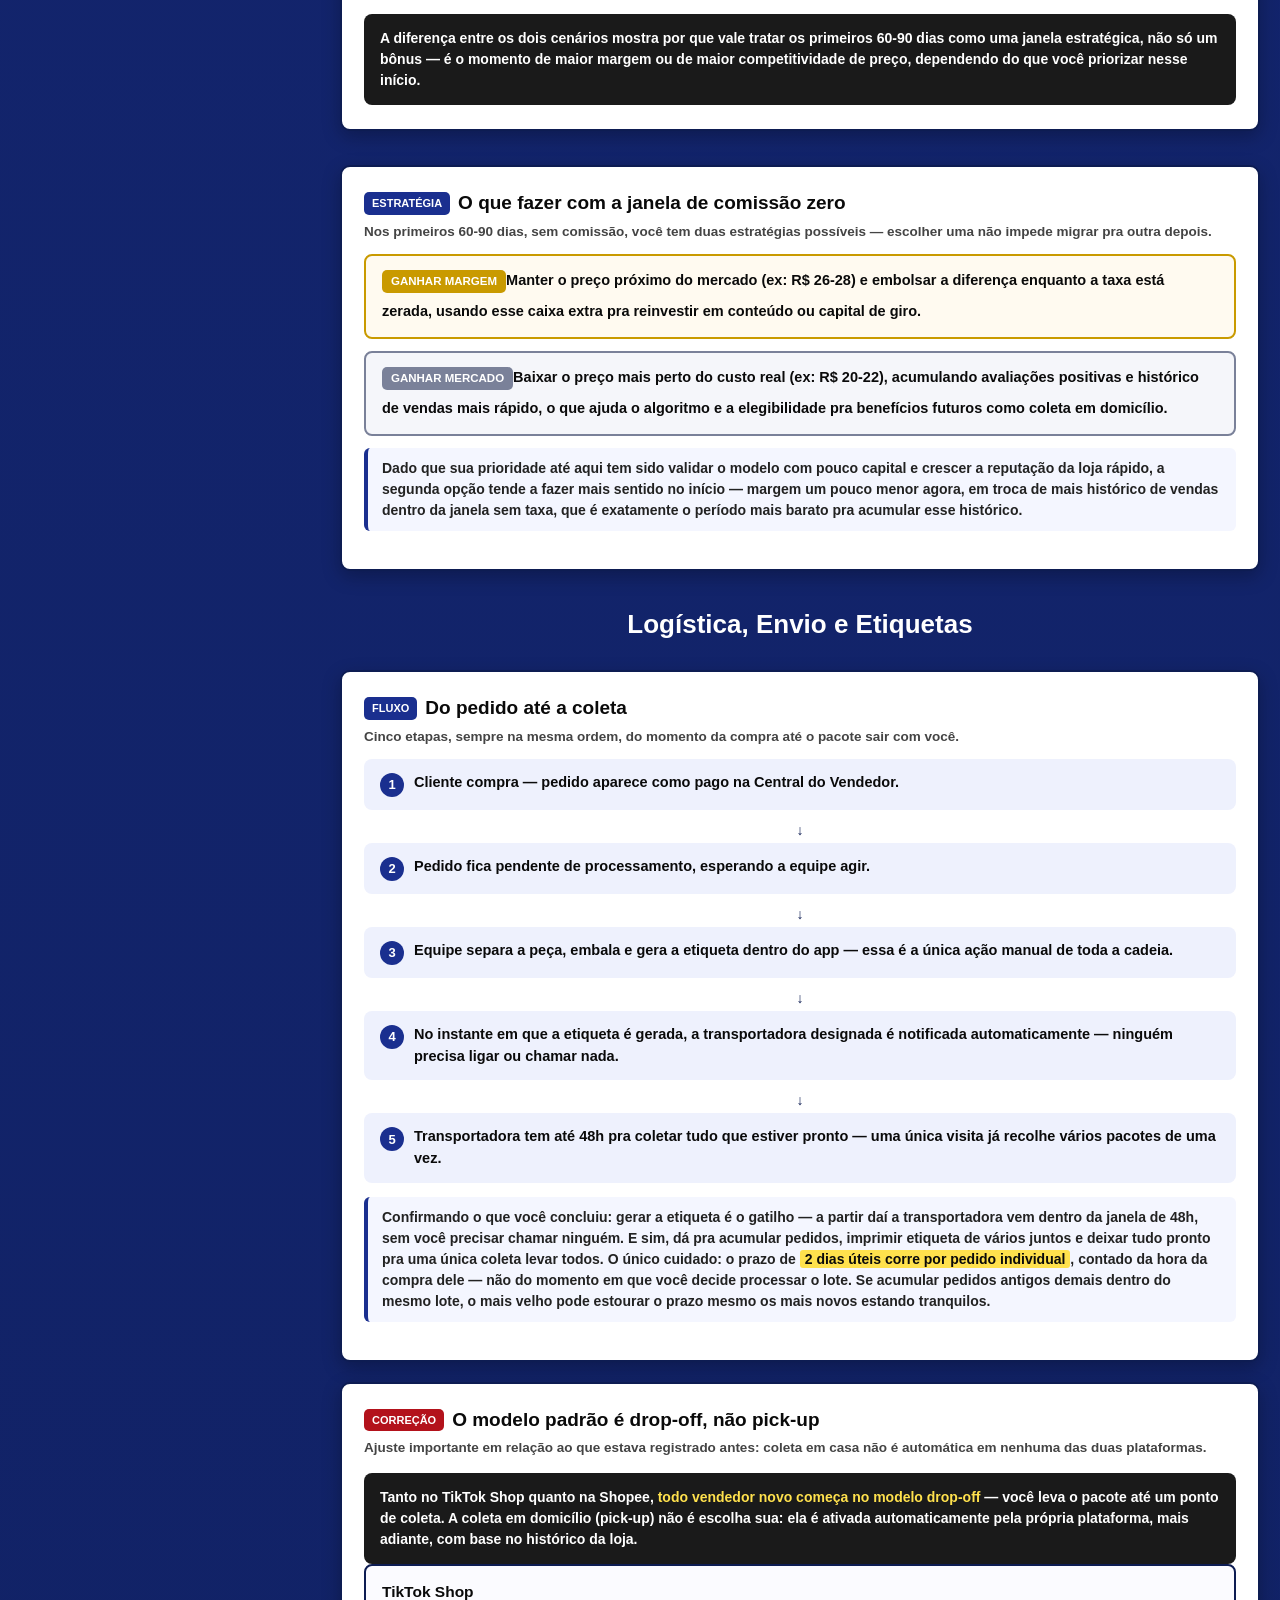
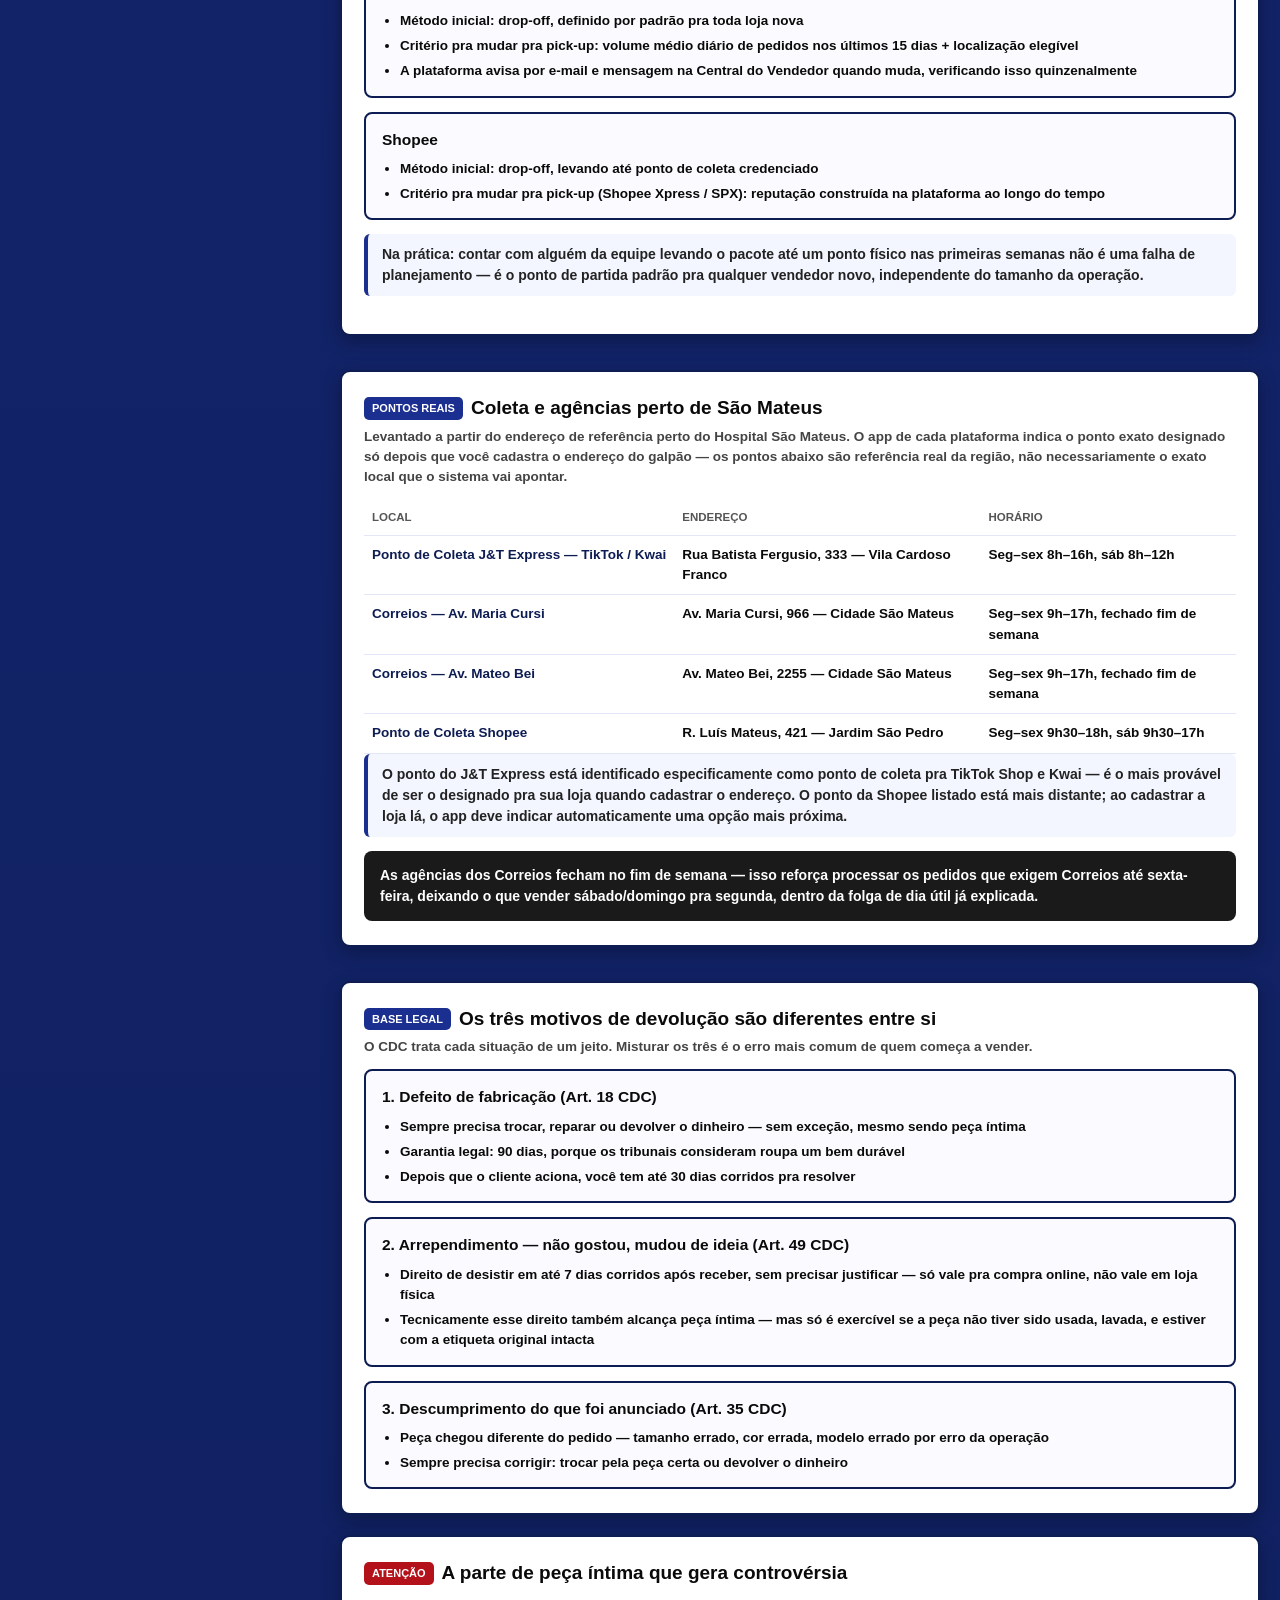
==== commit 0f43b8d0: "indice" ====
--- a/index.html
+++ b/index.html
@@ -96,13 +96,77 @@
   </aside>
 
   <main class="content">
+
+<div class="mobile-index-card">
+  <h2>Índice do Conteúdo</h2>
+  <p class="index-sub">Navegue pelas seções da documentação:</p>
+
+  <details class="index-group" open>
+    <summary>1. MEI → ME (Guia de Referência)</summary>
+
+    <ul>
+      <li><a href="#glossario">Glossário de Termos</a></li>
+      <li><a href="#passo-1">Passo 1: Abrir o MEI</a></li>
+      <li><a href="#passo-2">Passo 2: Inscrição Estadual</a></li>
+      <li><a href="#passo-3">Passo 3: Credenciamento NF-e</a></li>
+      <li><a href="#controle">Teto do MEI e Limites</a></li>
+      <li><a href="#passo-4">Passo 4: Migrar para ME</a></li>
+      <li><a href="#imposto">Imposto (Anexo I)</a></li>
+      <li><a href="#protecao">Validação de Contador</a></li>
+      <li><a href="#links-oficiais">Links Oficiais</a></li>
+    </ul>
+  </details>
+
+  <details class="index-group">
+    <summary>2. Protocolo de Fornecedores e Plataformas</summary>
+    <ul>
+      <li><a href="#alerta">Sinais de Alerta</a></li>
+      <li><a href="#checklist">Checklist Fornecedor Novo</a></li>
+      <li><a href="#plataformas">Comparativo de Plataformas</a></li>
+      <li><a href="#equipe">Regras da Equipe</a></li>
+      <li><a href="#perguntas">Roteiro de Perguntas</a></li>
+    </ul>
+  </details>
+
+  <details class="index-group">
+    <summary>3. Precificação</summary>
+    <ul>
+      <li><a href="#calculadora-preco">Calculadora de Preço</a></li>
+      <li><a href="#formula-precificacao">Fórmula de Precificação</a></li>
+      <li><a href="#custos-por-plataforma">Custos por Plataforma</a></li>
+      <li><a href="#exemplos-precificacao">Exemplos Calculados</a></li>
+      <li><a href="#janela-promocional-estrategia">Janela Promocional</a></li>
+    </ul>
+  </details>
+
+  <details class="index-group">
+    <summary>4. Logística, Envio e Etiquetas</summary>
+    <ul>
+      <li><a href="#logistica-envio-etiquetas">Fluxo de Envio</a></li>
+      <li><a href="#coleta-modelo-padrao">Modelo de Coleta (Drop-off)</a></li>
+      <li><a href="#pontos-coleta-sao-mateus">Pontos de Coleta Locais</a></li>
+      <li><a href="#processo-devolucao-fisica">Processo de Devolução</a></li>
+      <li><a href="#reembolso-financeiro-plataforma">Reembolso Financeiro</a></li>
+      <li><a href="#base-legal-trocas-devolucao">Base Legal de Trocas (CDC)</a></li>
+      <li><a href="#politica-recomendada-loja">Política da Loja</a></li>
+      <li><a href="#fluxo-equipe-devolucao">Fluxo de Atendimento</a></li>
+      <li><a href="#estrategia">Rotina de Processamento</a></li>
+      <li><a href="#a-seu-favor">Prazos e Dias Úteis</a></li>
+      <li><a href="#alertas">Alertas Fiscais e Coleta</a></li>
+      <li><a href="#equipamento">Impressoras Recomendadas</a></li>
+      <li><a href="#outras-plataformas-logistica">Shopee e Mercado Livre</a></li>
+      <li><a href="#vale-conhecer">Kwai Shop</a></li>
+    </ul>
+  </details>
+</div>
+
     <div class="wrap">
 
       <section class="doc-section" id="mei-header">
         
         <header>
           <h1>MEI → ME — Guia completo de referência</h1>
-          <p>Revenda de moda feminina · São Paulo (SP) · atualizado com base em jul/2026</p>
+          
         </header>
       </section>
 
--- a/style.css
+++ b/style.css
@@ -689,4 +689,104 @@
 .calc-breakdown td{padding:7px 4px; font-weight:700; font-size:13.5px; border-bottom:1px solid var(--line);}
 .calc-breakdown td.v{text-align:right; font-weight:900;}
 .calc-breakdown tr.total td{border-top:2px solid var(--royal-deep); border-bottom:none; padding-top:10px; font-size:15px;}
-@media (max-width:480px){.calc-grid{grid-template-columns:1fr;}}+@media (max-width:480px){.calc-grid{grid-template-columns:1fr;}}
+
+
+
+
+/* Índice no topo para mobile */
+.mobile-index-card {
+  background: var(--paper);
+  border: 2px solid var(--royal-deep);
+  border-radius: 10px;
+  padding: 18px 16px;
+  margin-bottom: 24px;
+  box-shadow: 0 6px 18px rgba(0,0,0,0.2);
+}
+
+.mobile-index-card h2 {
+  font-size: 18px;
+  font-weight: 900;
+  margin: 0 0 4px;
+  color: var(--royal-deep);
+}
+
+.index-sub {
+  font-size: 13px;
+  font-weight: 600;
+  color: var(--gray);
+  margin: 0 0 14px;
+}
+
+.index-group {
+  border: 1px solid var(--line);
+  border-radius: 8px;
+  margin-bottom: 8px;
+  background: #f8f9fe;
+  overflow: hidden;
+}
+
+.index-group:last-child {
+  margin-bottom: 0;
+}
+
+.index-group summary {
+  padding: 12px 14px;
+  font-size: 14px;
+  font-weight: 800;
+  color: var(--royal-deep);
+  cursor: pointer;
+  user-select: none;
+  list-style: none;
+  display: flex;
+  justify-content: space-between;
+  align-items: center;
+}
+
+.index-group summary::-webkit-details-marker {
+  display: none;
+}
+
+.index-group summary::after {
+  content: "＋";
+  font-weight: 900;
+  font-size: 14px;
+}
+
+.index-group[open] summary::after {
+  content: "－";
+}
+
+.index-group[open] summary {
+  background: rgba(26, 47, 143, 0.08);
+  border-bottom: 1px solid var(--line);
+}
+
+.index-group ul {
+  list-style: none;
+  padding: 8px 14px 12px;
+  margin: 0;
+  display: flex;
+  flex-direction: column;
+  gap: 6px;
+}
+
+.index-group li {
+  font-size: 13.5px;
+  margin-bottom: 0;
+}
+
+.index-group a {
+  color: var(--ink);
+  text-decoration: none;
+  font-weight: 700;
+  display: block;
+  padding: 6px 8px;
+  border-radius: 6px;
+}
+
+.index-group a:hover,
+.index-group a:active {
+  background: var(--highlight-soft);
+  color: var(--royal-deep);
+}
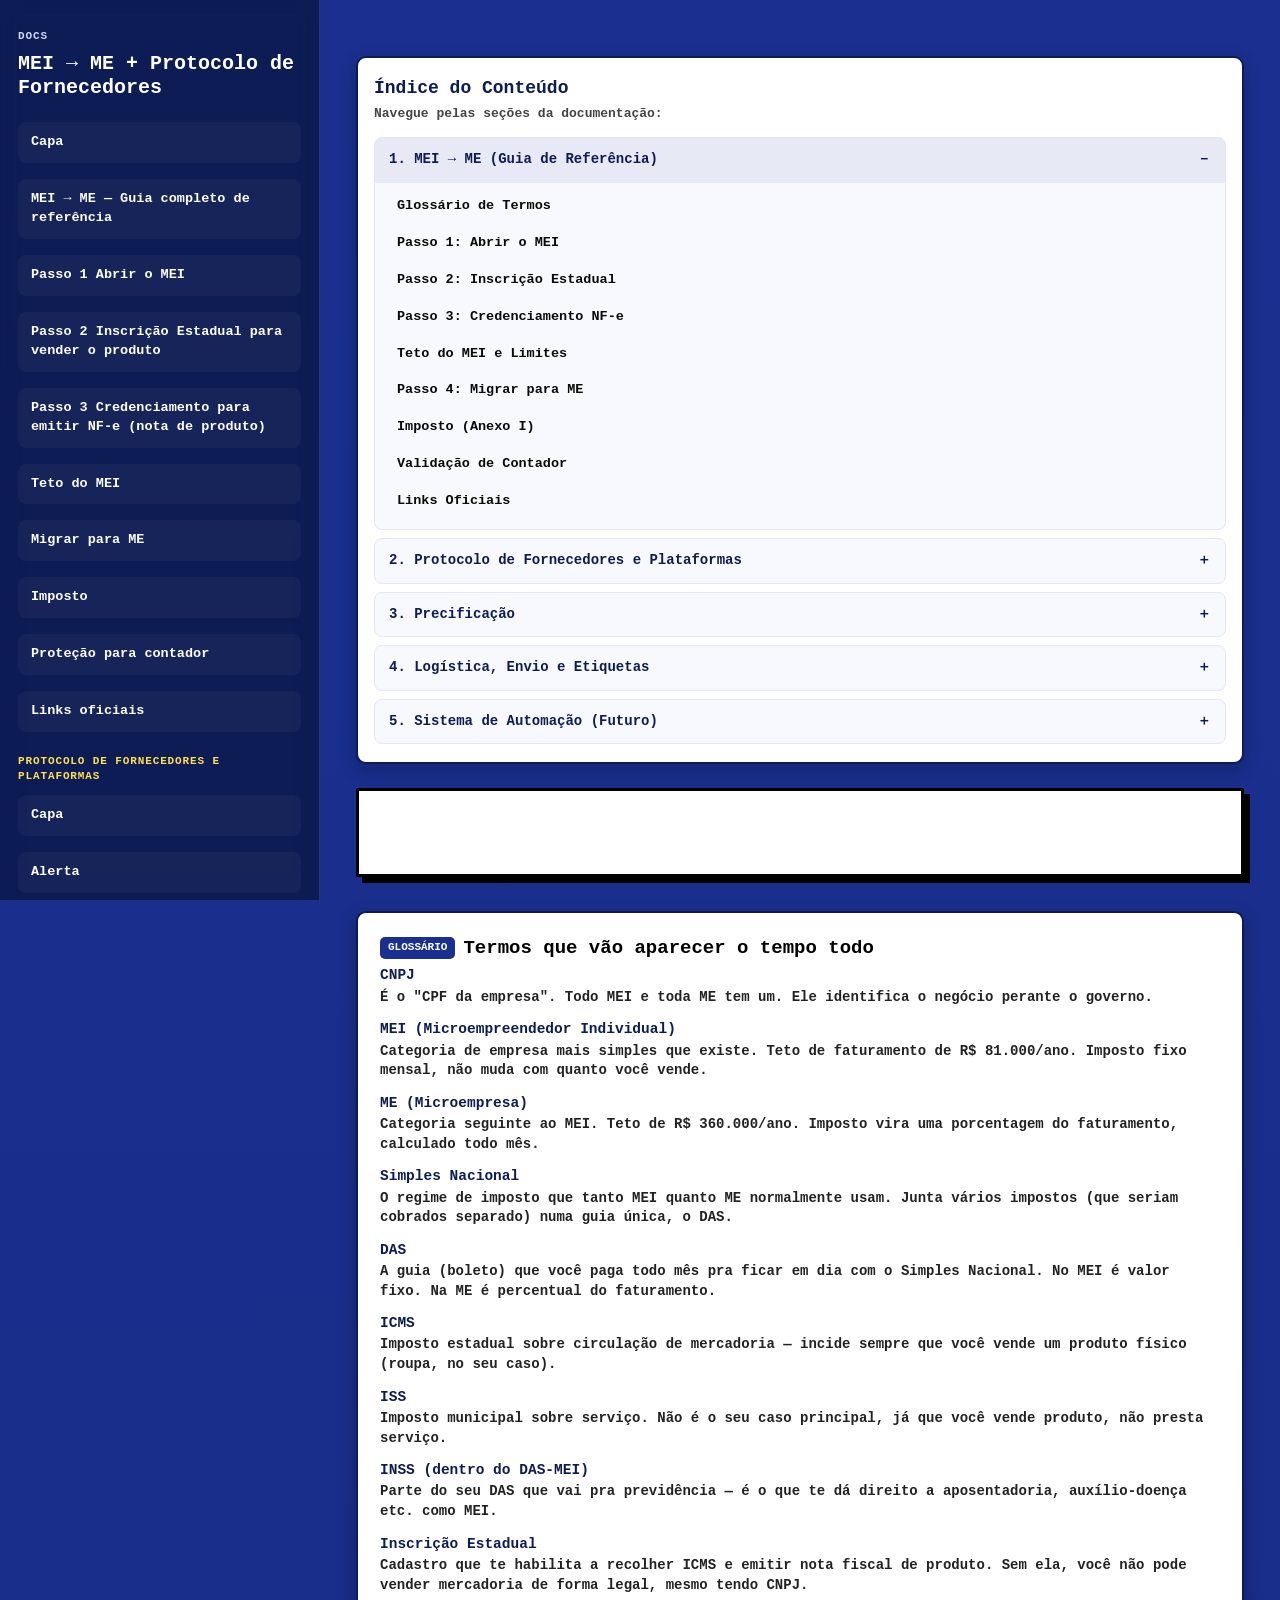
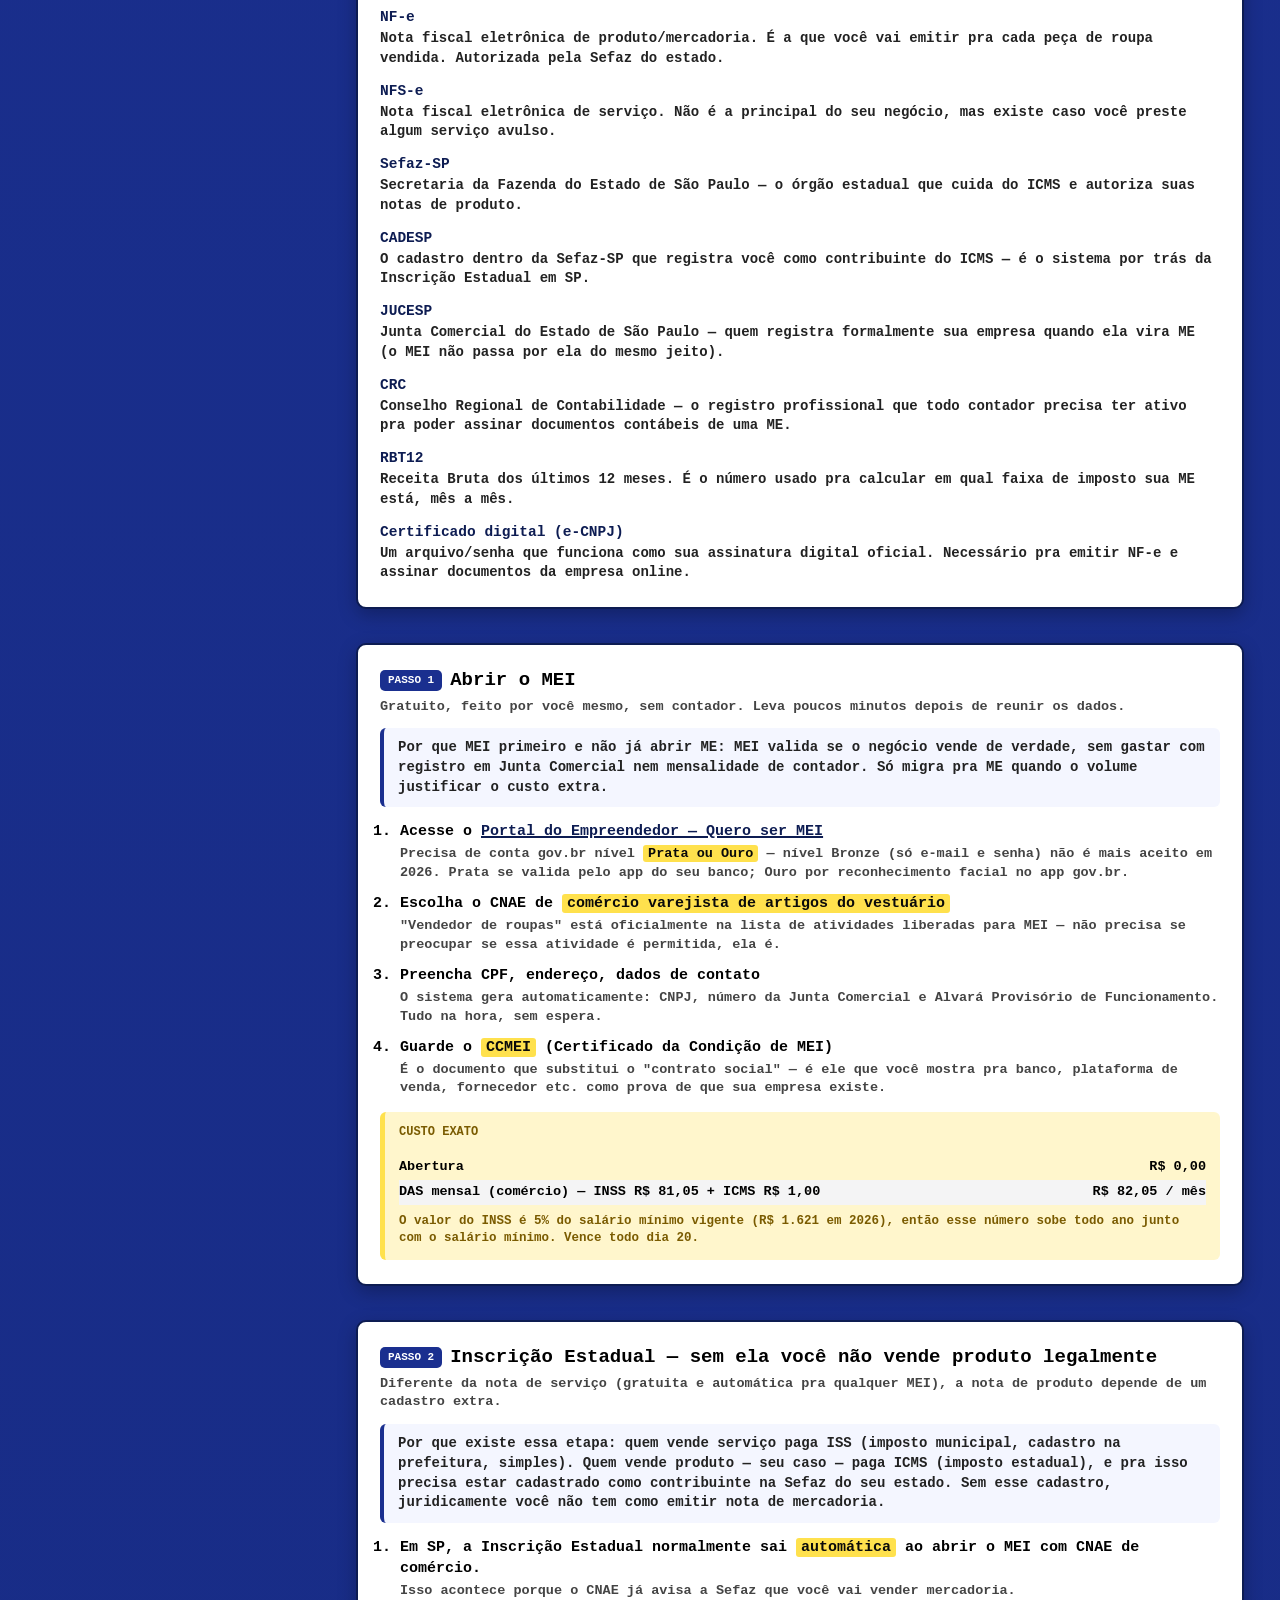
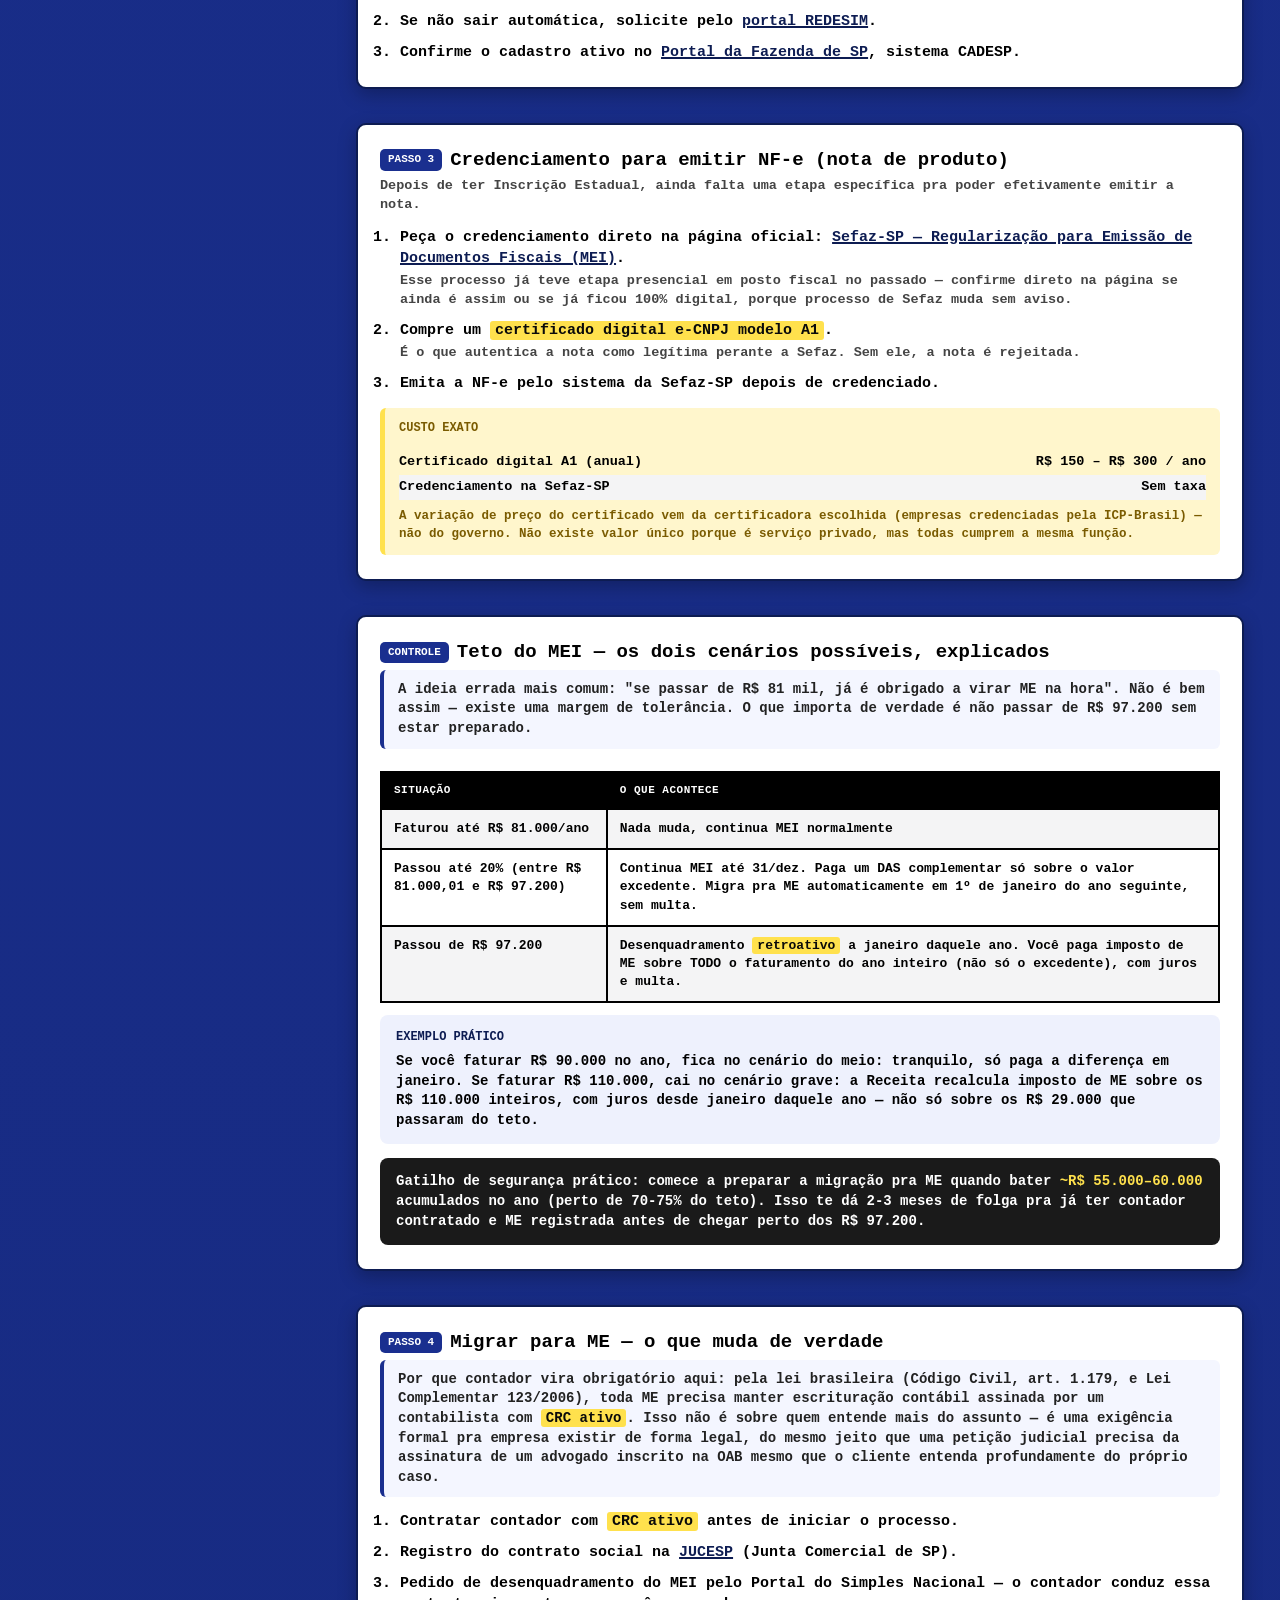
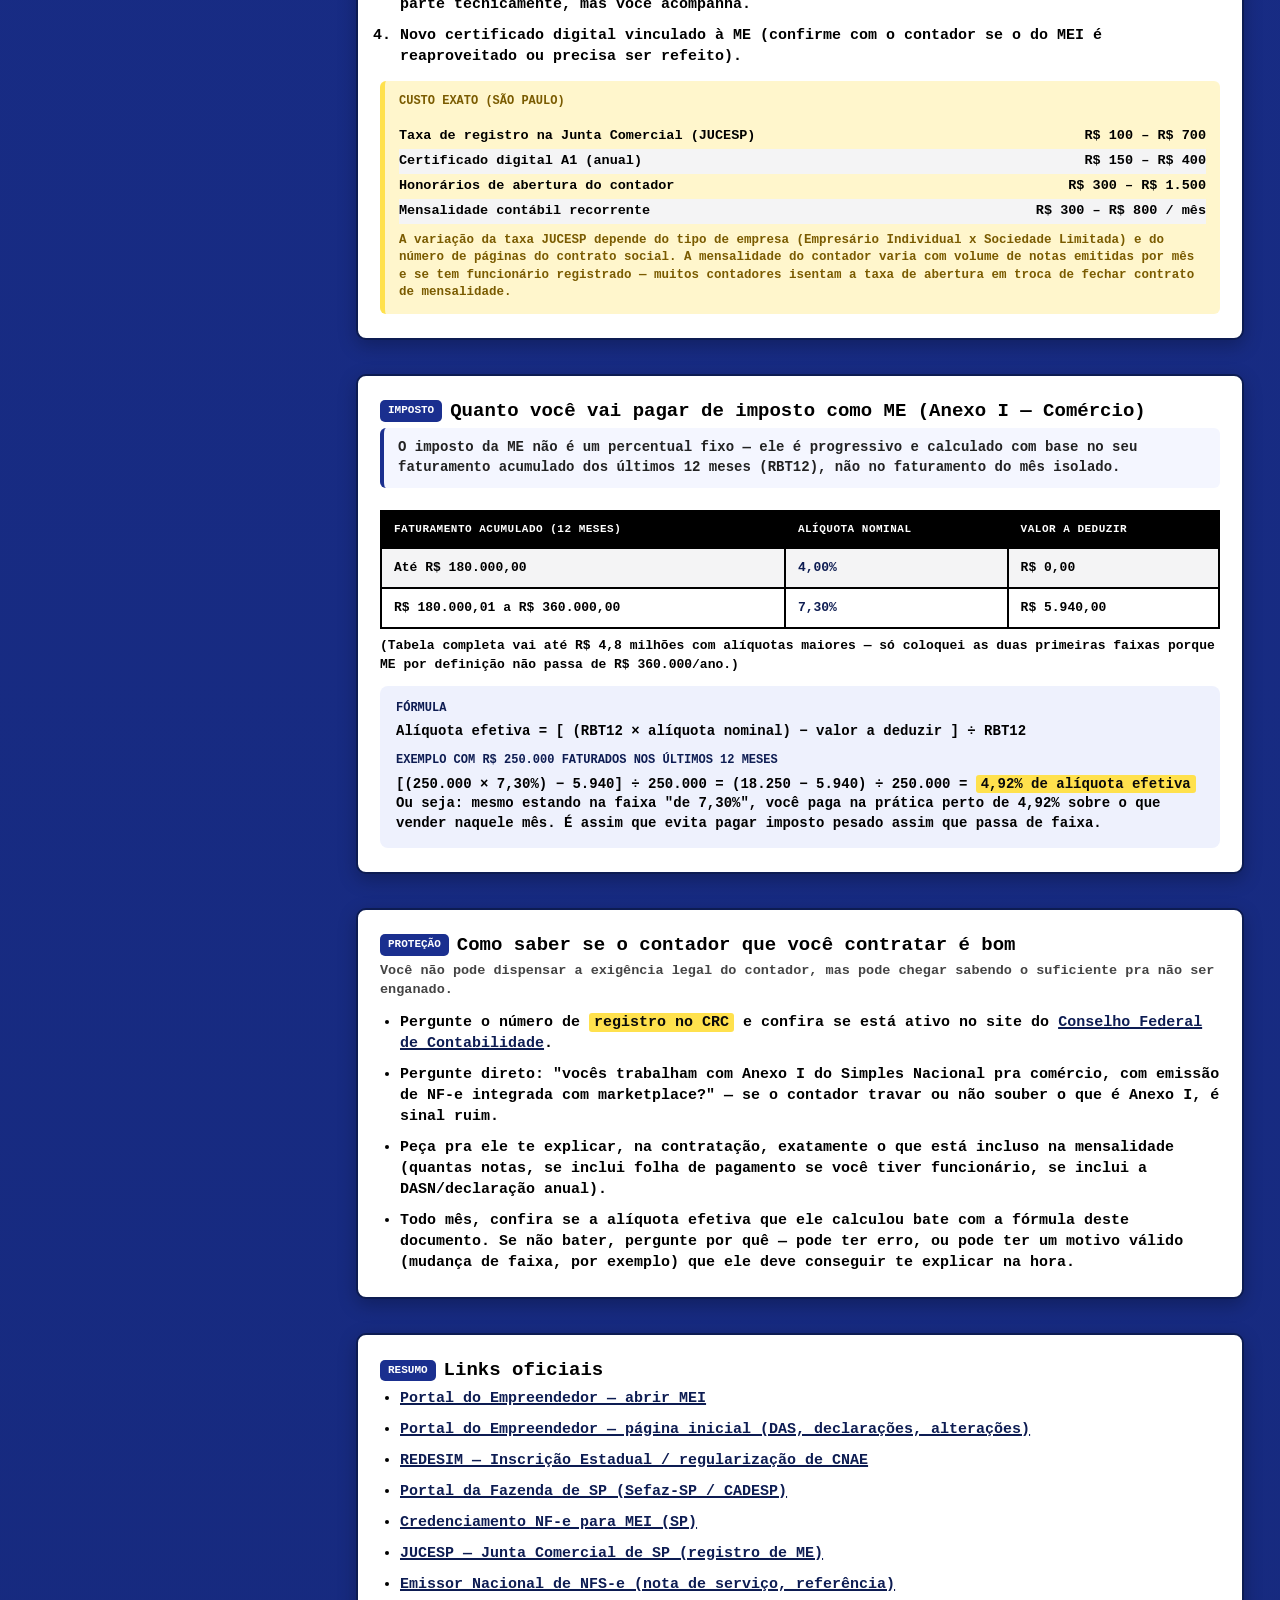
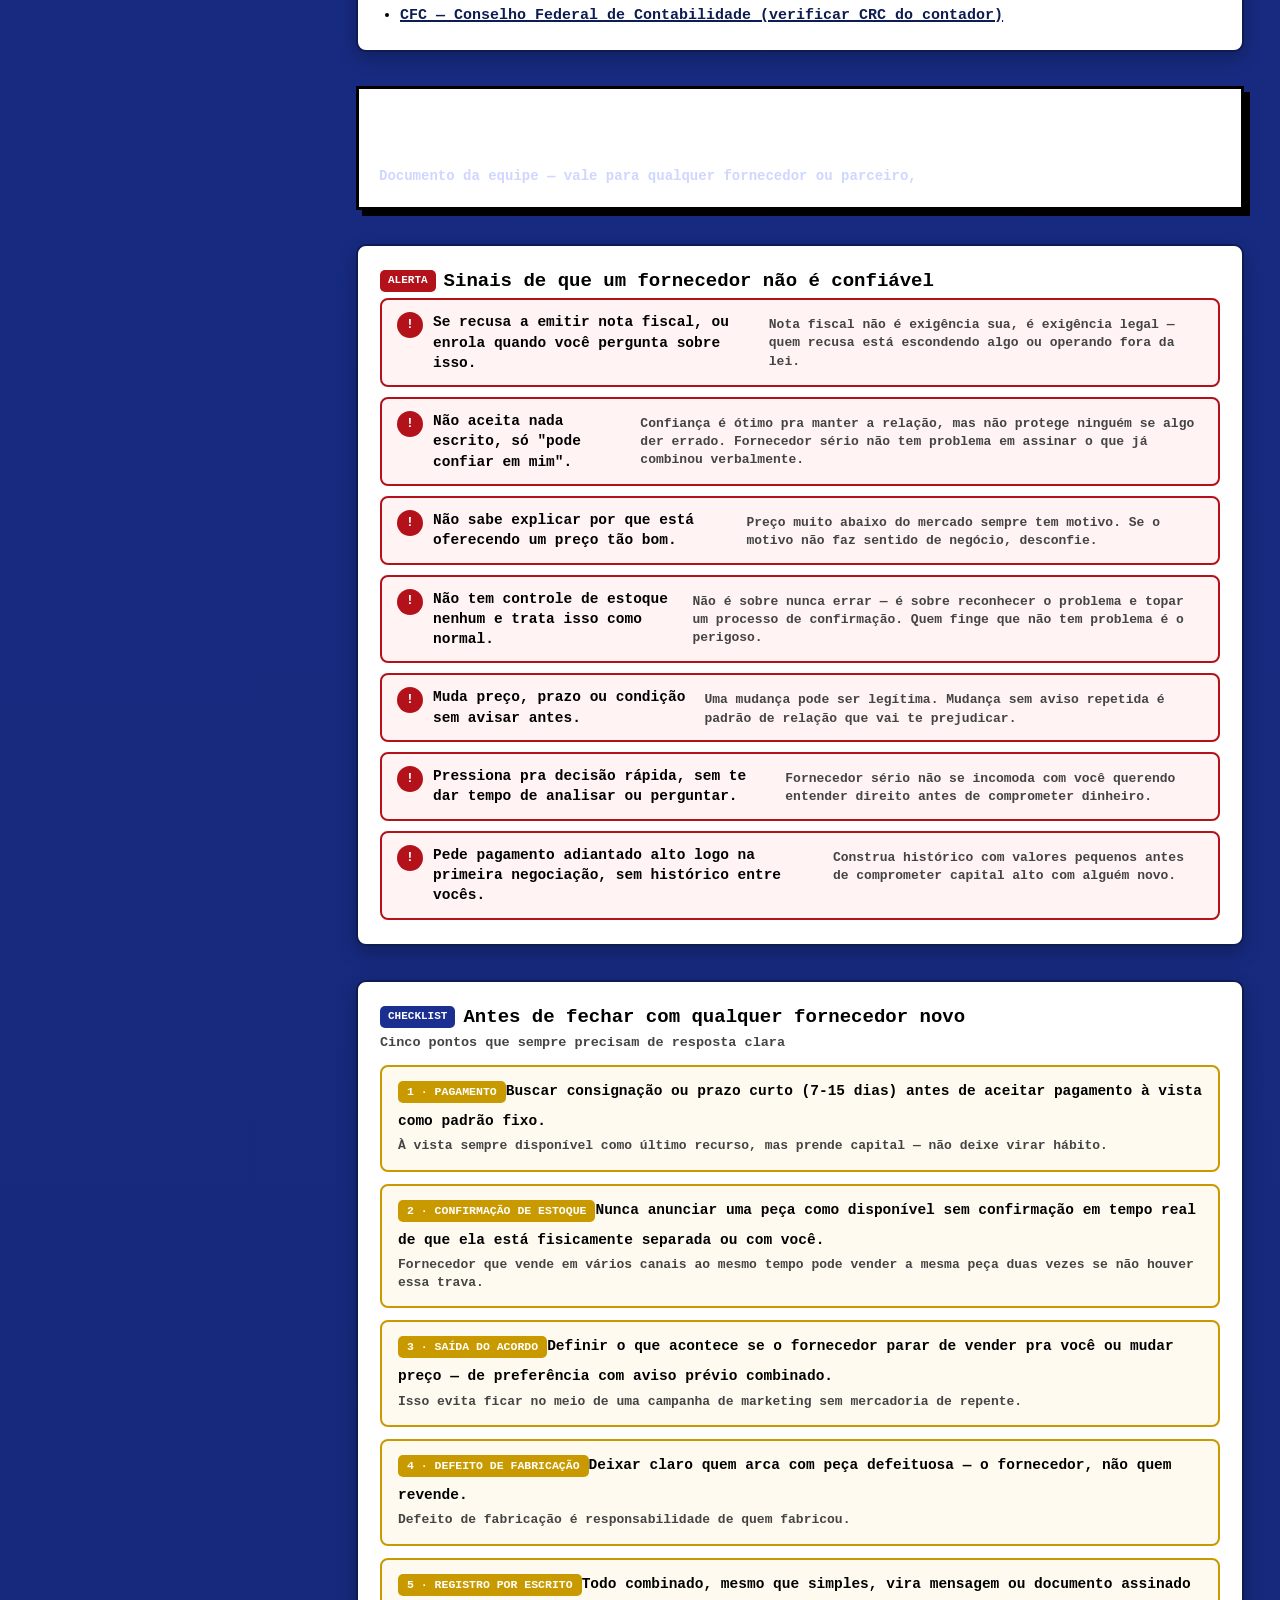
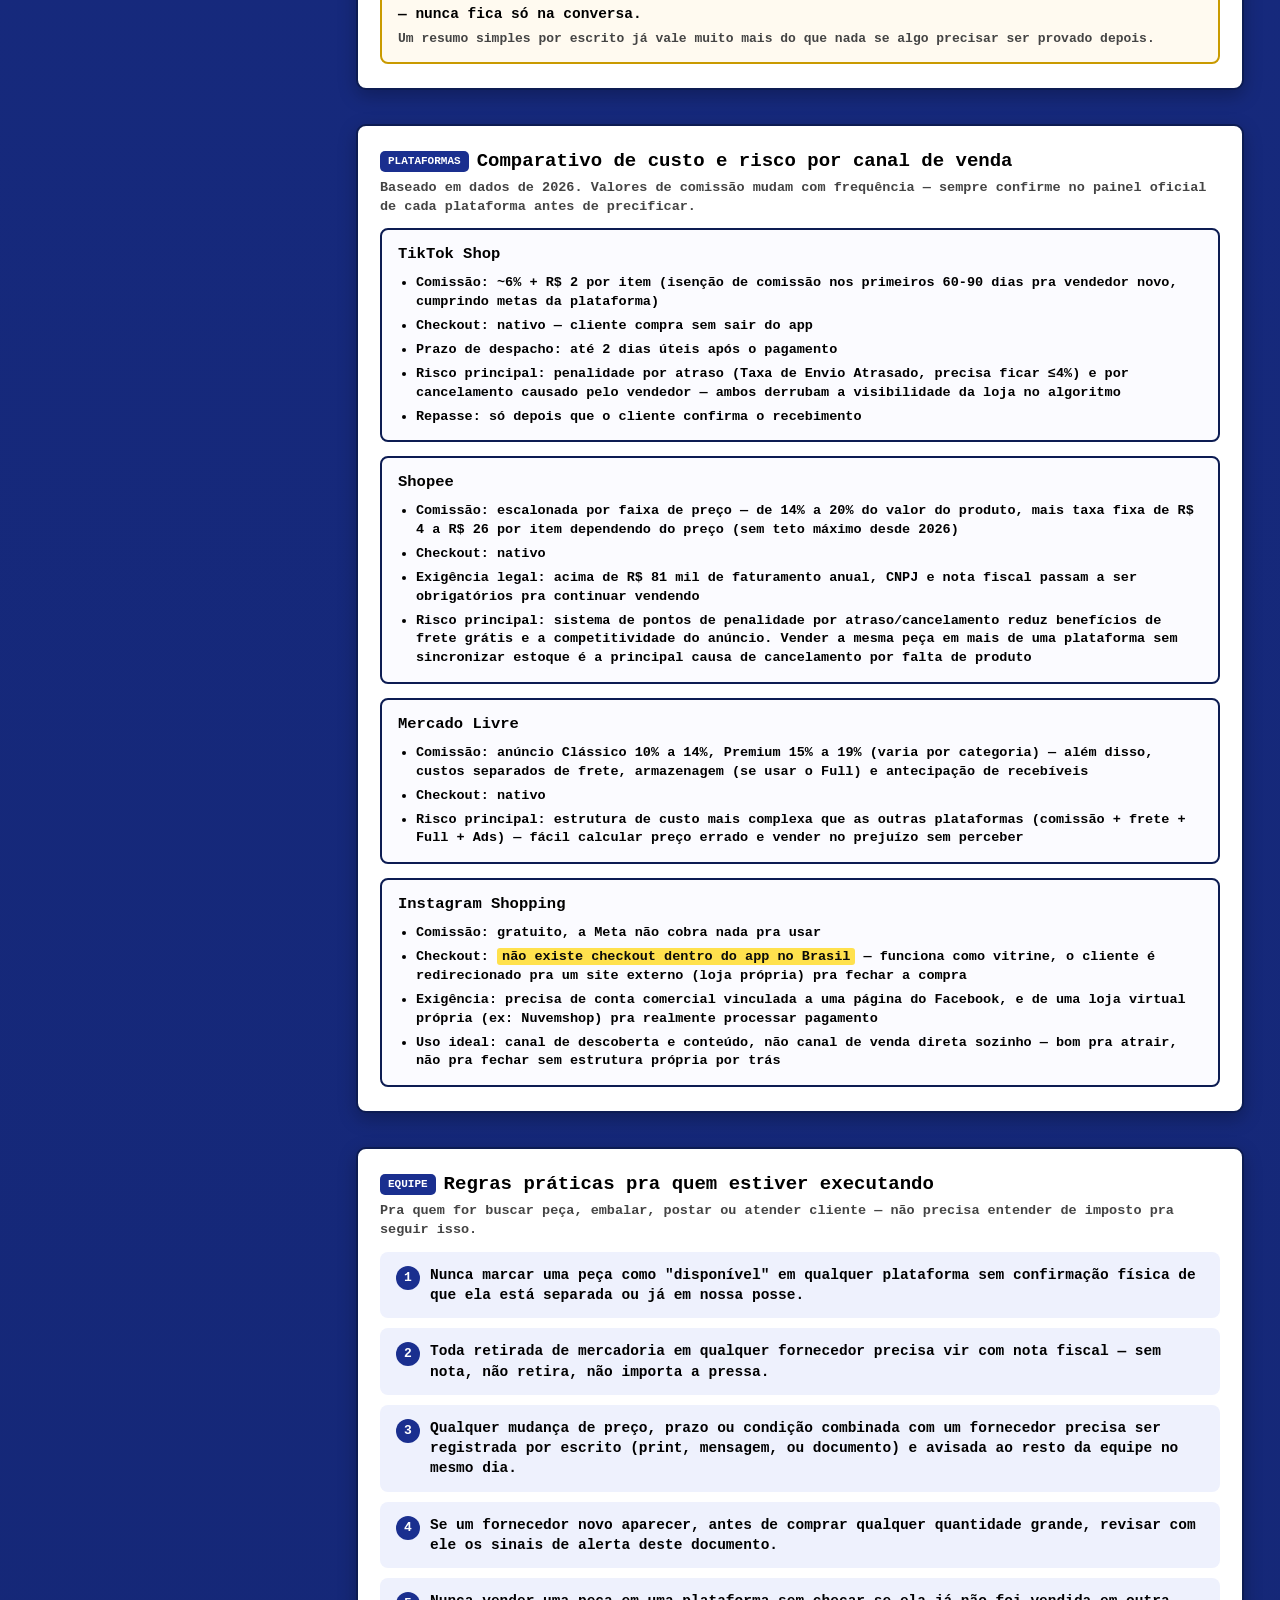
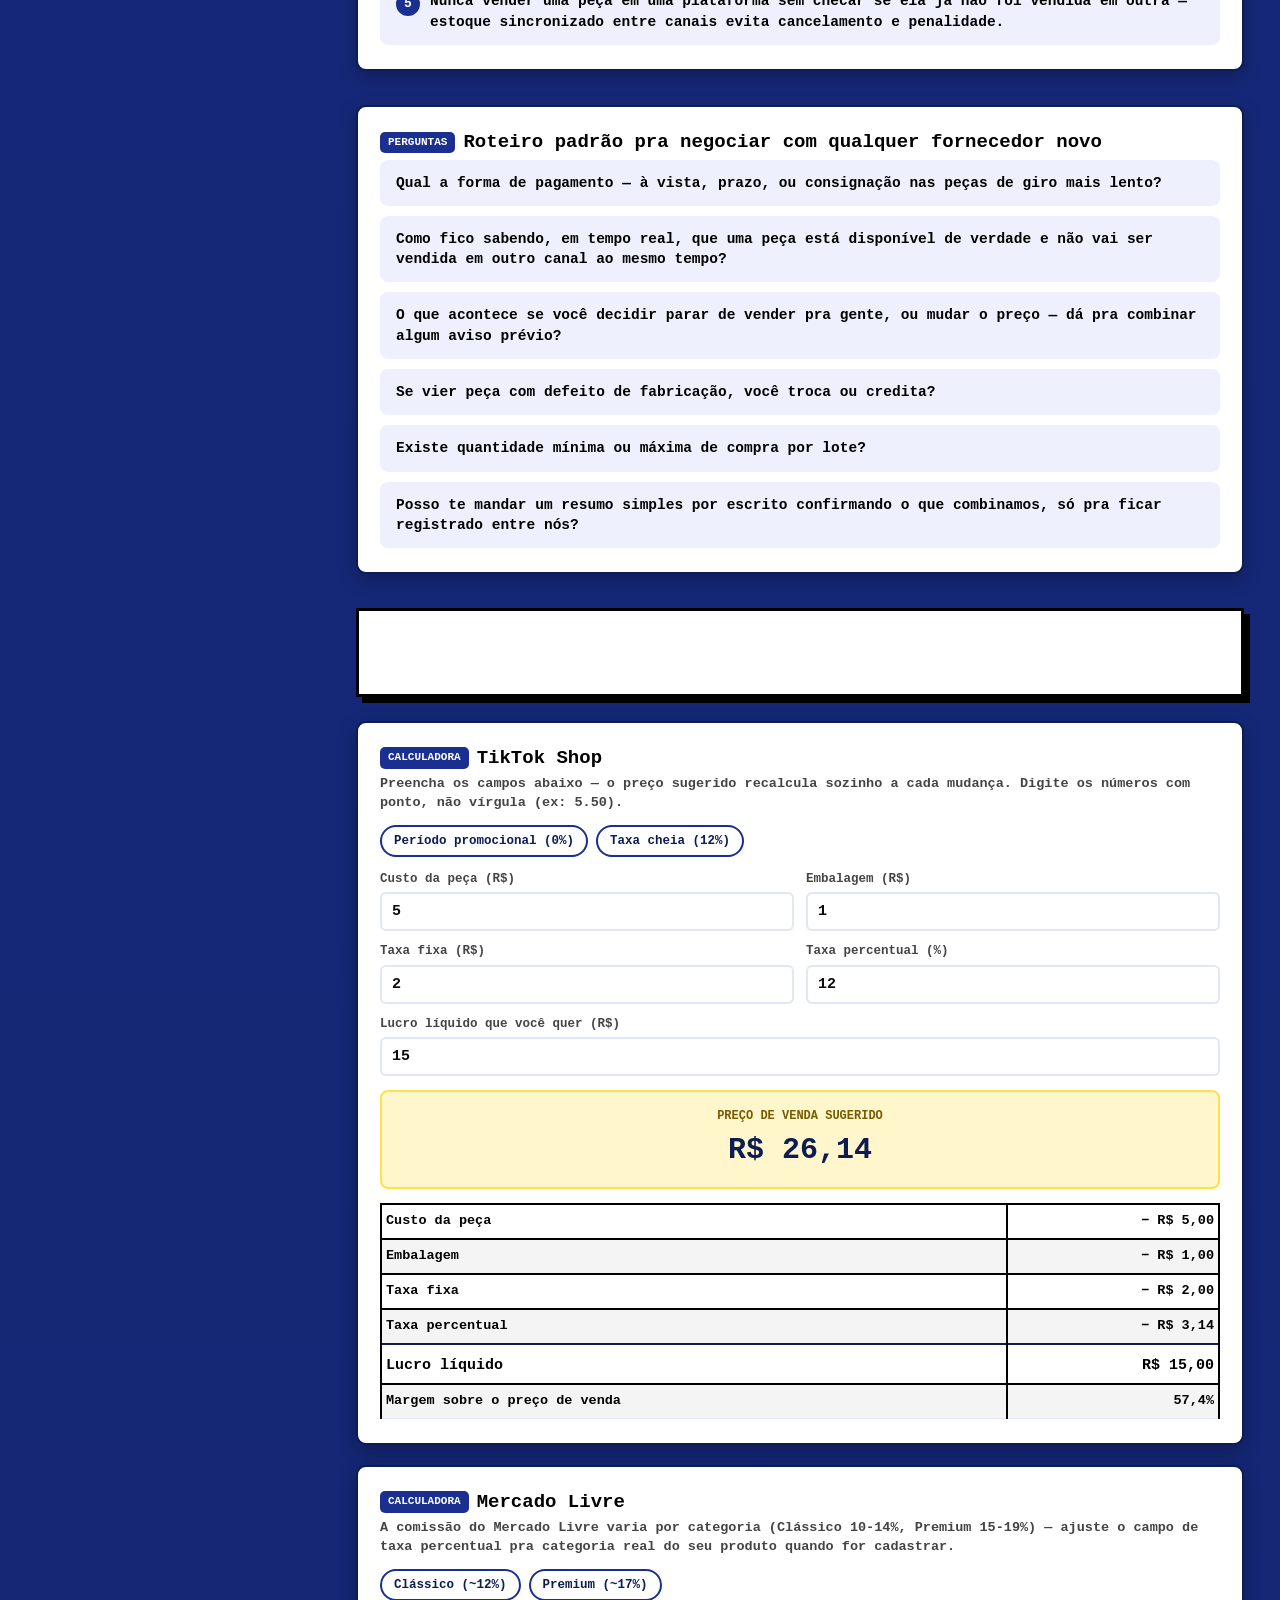
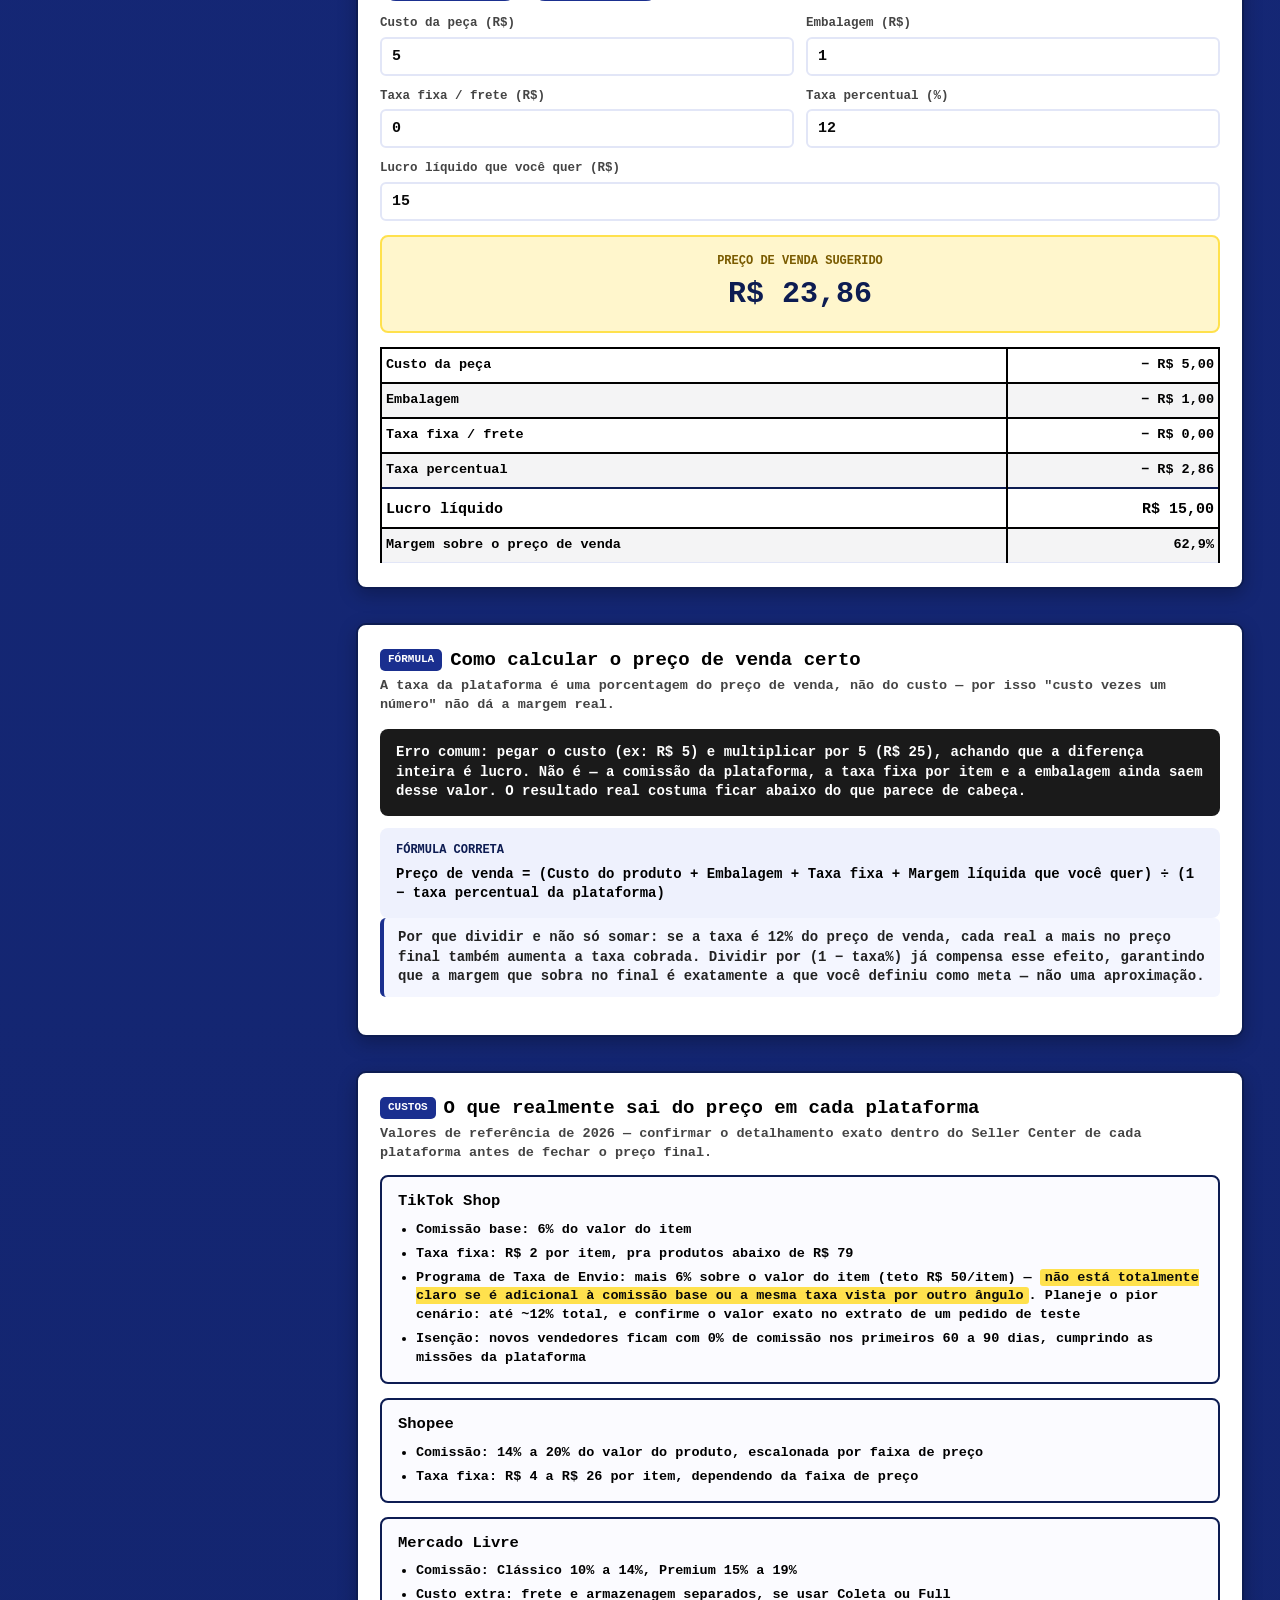
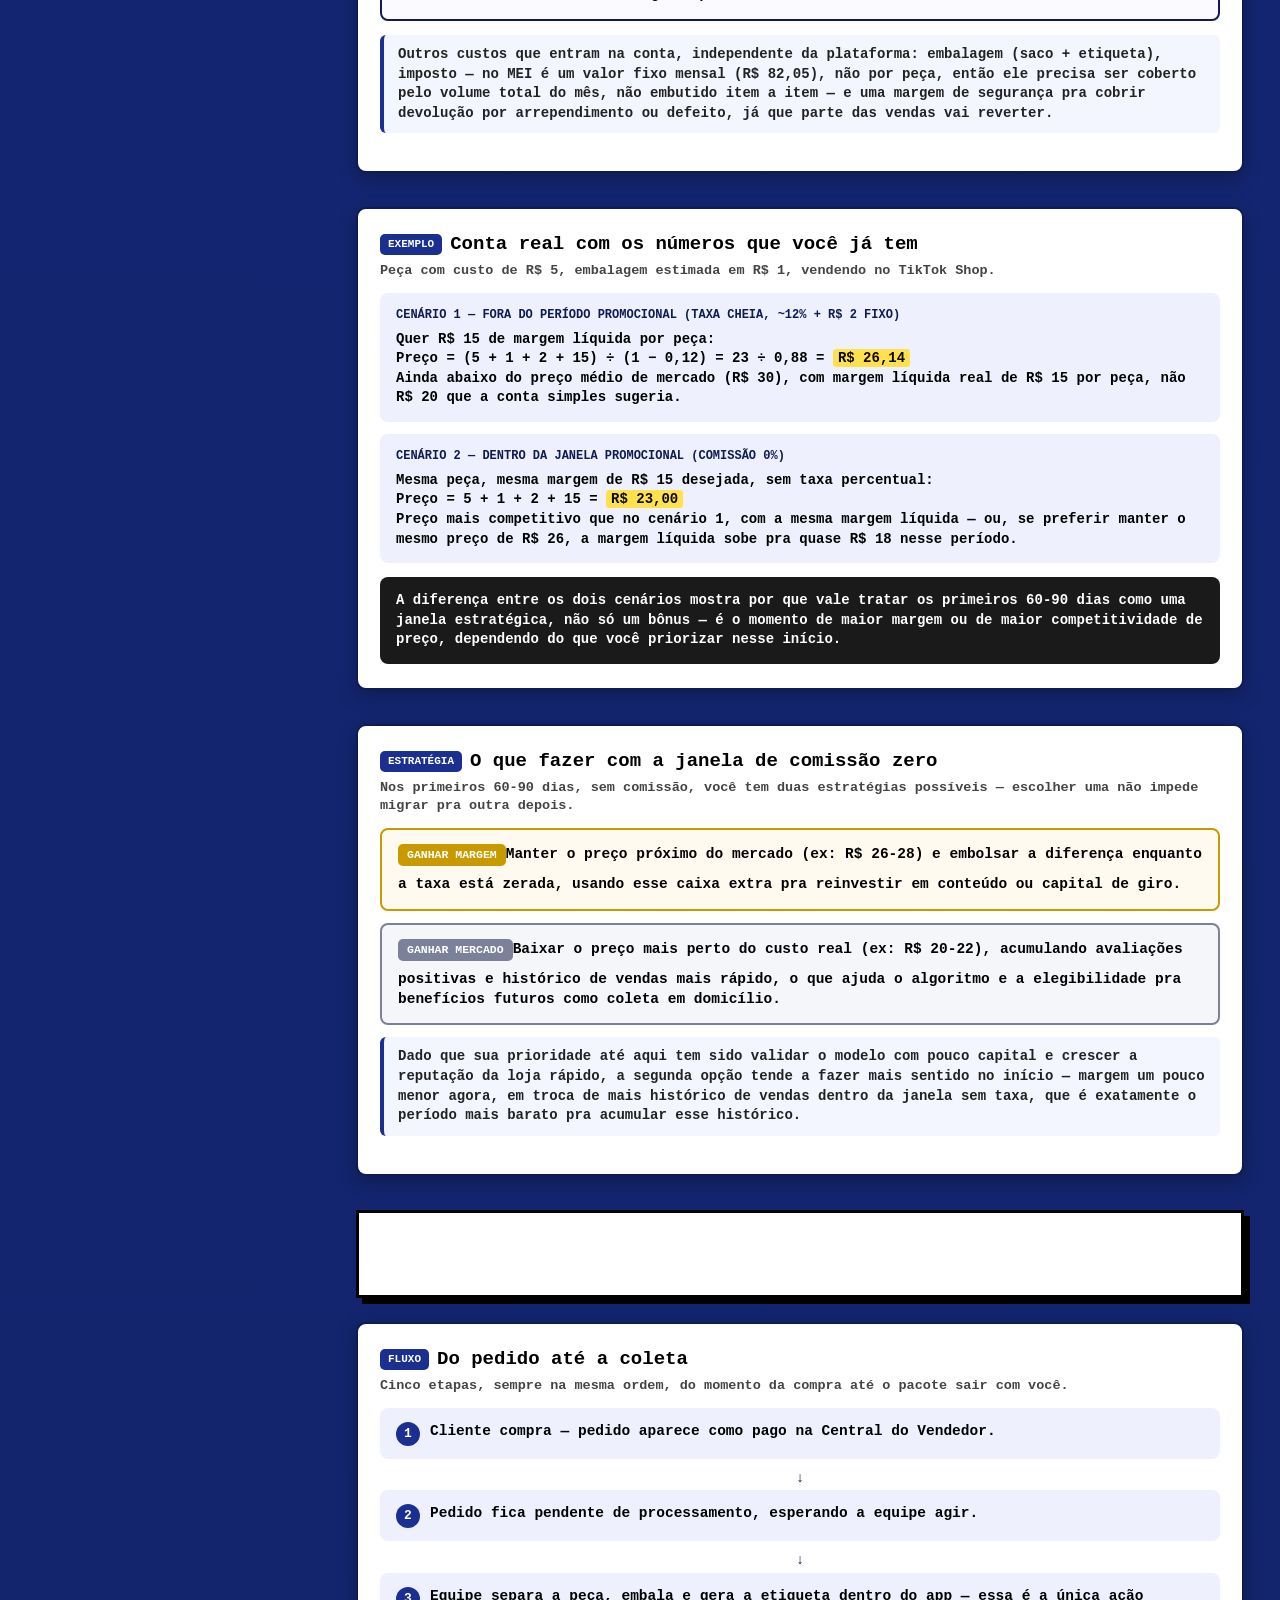
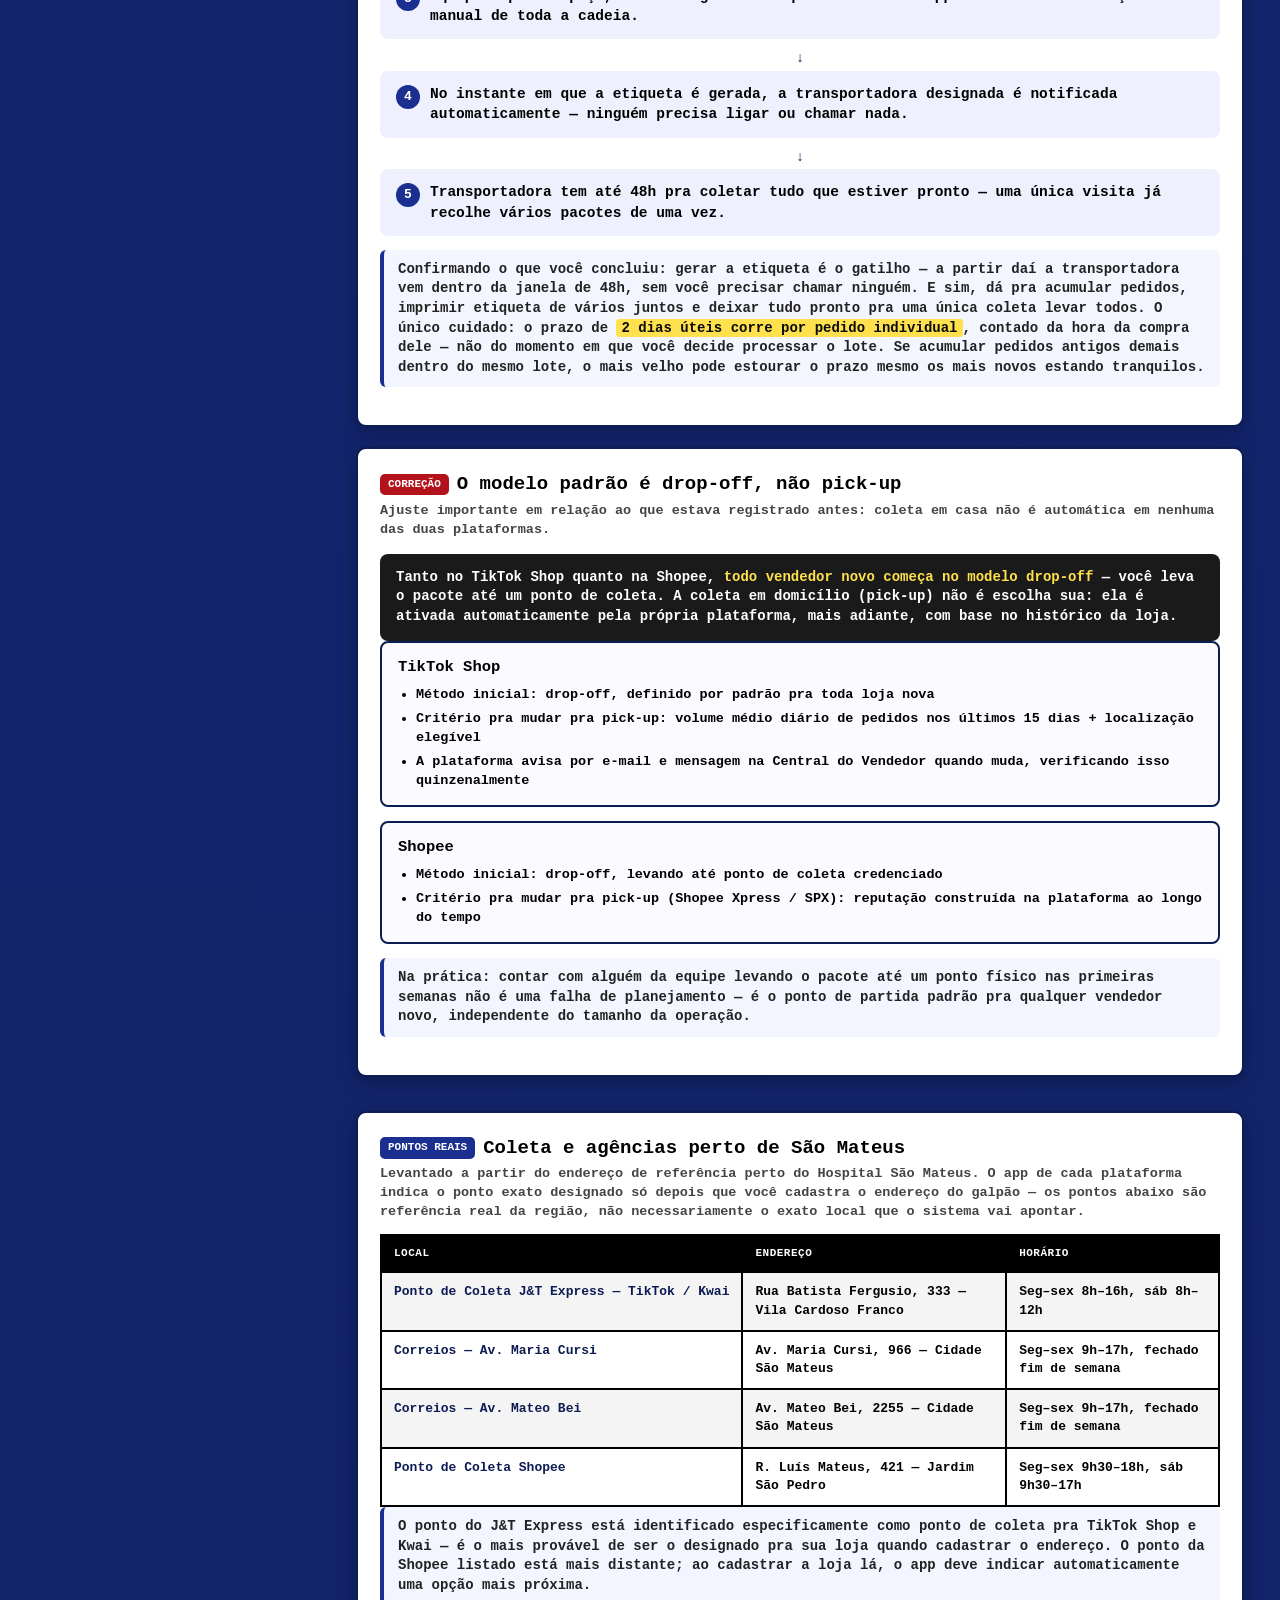
==== commit 47c61c57: "sistema" ====
--- a/index.html
+++ b/index.html
@@ -156,6 +156,14 @@
       <li><a href="#equipamento">Impressoras Recomendadas</a></li>
       <li><a href="#outras-plataformas-logistica">Shopee e Mercado Livre</a></li>
       <li><a href="#vale-conhecer">Kwai Shop</a></li>
+    </ul>
+  </details>
+
+
+  <details class="index-group">
+    <summary>5. Sistema de Automação (Futuro)</summary>
+    <ul>
+      <li><a href="#sistema-automacao">Como Funciona o Sistema</a></li>
     </ul>
   </details>
 </div>
@@ -1004,6 +1012,514 @@
 
 
 
+<section class="doc-section" id="sistema-automacao">
+  <div class="card">
+    <h2><span class="tag">FUTURO</span> Sistema de Controle e Automação da Operação</h2>
+    <p class="sub">Como a tecnologia vai trabalhar para a equipe no dia a dia — sem complicação visual.</p>
+
+    <div class="explain">
+      <b>Regra de Ouro do Sistema:</b> Construir somente após a primeira venda real acontecer. O objetivo é dar controle visual absoluto para quem gerencia a loja e alertas automáticos via Telegram para a equipe de campo (quem busca peça, embala e posta), sem ninguém precisar preencher planilha manual ou aprender sistemas difíceis.
+    </div>
+
+    <!-- DIAGRAMA VISUAL DE COMO FUNCIONA -->
+    <div class="example">
+      <div class="title">Fluxo Geral de Funcionamento</div>
+      <pre style="font-family: monospace; font-size: 12px; line-height: 1.4; overflow-x: auto; color: var(--royal-deep);">
++------------------+      +-------------------+      +--------------------+
+|  TikTok / Shopee | ---> |  Central do Vendedor| ---> |   Bot no Telegram  |
+|  (Cliente Compra)|      |  (Sua Tela Web)   |      | (Avisos pra Equipe)|
++------------------+      +-------------------+      +--------------------+
+                                    |
+                                    v
+                          +-------------------+
+                          | Trava de Estoque  |
+                          | (Evita duplicar)  |
+                          +-------------------+
+      </pre>
+    </div>
+
+    <h3>1. Como Funciona para Cada Pessoa no Dia a Dia</h3>
+    
+    <div class="platform">
+      <h3>Para Você (Visão Gerencial no Painel Web)</h3>
+      <ul>
+        <li><b>Visão de Margem Real:</b> O sistema calcula sozinho quanto sobrou no bolso em cada venda, já descontando taxa da plataforma, custo da peça e embalagem.</li>
+        <li><b>Termômetro do MEI:</b> Uma barra visual mostra o faturamento acumulado no ano. Quando bate 65%, 75% e 90% do teto, a tela avisa que é hora de preparar a migração para ME com o contador.</li>
+        <li><b>Estoque Real Sincronizado:</b> Peça vendida em um canal é travada nos outros na mesma hora, acabando com o risco de vender o que não tem no estoque.</li>
+      </ul>
+    </div>
+
+    <div class="platform">
+      <h3>Para a Equipe (Avisos pelo Telegram)</h3>
+      <ul>
+        <li><b>Aviso de Venda:</b> Apita no celular na hora com o nome da peça e o prazo final de postagem (ex: "Enviar até amanhã às 16h").</li>
+        <li><b>Botões de Ação Direta:</b> Botão no próprio chat para clicar e avisar "Peça Embalada" ou "Pacote Postado" — sem precisar abrir site ou aplicativo extra.</li>
+        <li><b>Consultas Rápida por Comando:</b> Digitar <code>/hoje</code> para ver total vendido no dia, ou <code>/estoque</code> para saber o que tem no galpão.</li>
+      </ul>
+    </div>
+
+    <!-- DIAGRAMA DO FLUXO DE PEDIDO -->
+    <div class="example">
+      <div class="title">Jornada de um Pedido (Do Click à Coleta)</div>
+      <pre style="font-family: monospace; font-size: 12.5px; line-height: 1.4; overflow-x: auto; color: #222;">
+[1. Compra Caiu]  --> Sistema puxa da plataforma e envia mensagem no Telegram.
+[2. Separação]   --> Equipe busca a peça no estoque e confirma pelo celular.
+[3. Embalagem]   --> Imprime a etiqueta térmica e clica em [Embalado].
+[4. Coleta/Drop] --> Transportadora retira ou equipe leva ao ponto. Venda concluída.
+      </pre>
+    </div>
+
+    <h3>2. As Fases de Construção do Sistema</h3>
+    
+    <div class="rule"><span class="rnum">1</span><b>Fundação e Conexão:</b> Conectar o sistema com a loja oficial e validar que os dados de teste chegam sem erros.</div>
+    <div class="rule"><span class="rnum">2</span><b>Controle de Estoque Anti-Erro:</b> Criar a regra onde uma peça só entra como "disponível" quando alguém confirma fisicamente que ela está separada no galpão.</div>
+    <div class="rule"><span class="rnum">3</span><b>Painel de Lucro e MEI:</b> Exibir os gráficos de margem real por produto e o contador regressivo de limite de faturamento do MEI.</div>
+    <div class="rule"><span class="rnum">4</span><b>Bot Notificador no Telegram:</b> Ativar o robô de mensagens para mandar avisos e receber confirmações da equipe no celular.</div>
+    <div class="rule"><span class="rnum">5</span><b>Multi-plataformas:</b> Expandir a mesma automação para Shopee e Mercado Livre.</div>
+
+    <div class="warn">
+      <b>Aviso Importante de Escopo:</b> Recursos avançados como Previsão de Vendas por Inteligência Artificial só serão implementados após 4 a 6 meses de operação rodando, quando houver dados reais suficientes para analisar.
+    </div>
+  </div>
+
+  <!DOCTYPE html>
+<html lang="pt-BR">
+<head>
+  <meta charset="UTF-8">
+  <meta name="viewport" content="width=device-width, initial-scale=1.0">
+  <title>Central de Operações — Loja OS</title>
+  <style>
+    :root {
+      --color-background: #ffffff;
+      --color-foreground: #000000;
+      --color-royal: #1a2f8f;
+      --color-royal-deep: #0d1c52;
+      --color-accent: #facc15;
+      --color-accent-hover: #fbbf24;
+      --color-muted: #f4f4f5;
+      --color-muted-foreground: #3f3f46;
+      --color-border: #000000;
+      --color-red: #ef4444;
+      --color-green: #22c55e;
+      --radius: 0px;
+    }
+
+    * {
+      box-sizing: border-box;
+      margin: 0;
+      padding: 0;
+      font-family: -apple-system, BlinkMacSystemFont, "Segoe UI", Roboto, monospace;
+    }
+
+    body {
+      background-color: var(--color-royal);
+      color: var(--color-foreground);
+      padding: 24px 16px;
+      line-height: 1.4;
+    }
+
+    .container {
+      max-width: 1200px;
+      margin: 0 auto;
+    }
+
+    /* HEADER BRUTALISTA */
+    header {
+      background: var(--color-background);
+      border: 3px solid var(--color-border);
+      box-shadow: 6px 6px 0px var(--color-border);
+      padding: 20px;
+      margin-bottom: 24px;
+      display: flex;
+      justify-content: space-between;
+      align-items: center;
+      flex-wrap: wrap;
+      gap: 16px;
+    }
+
+    .brand-title {
+      font-size: 22px;
+      font-weight: 900;
+      text-transform: uppercase;
+      letter-spacing: -0.5px;
+      display: flex;
+      align-items: center;
+      gap: 10px;
+    }
+
+    .badge-status {
+      background: var(--color-green);
+      color: #000;
+      font-size: 11px;
+      font-weight: 900;
+      padding: 4px 8px;
+      border: 2px solid var(--color-border);
+      text-transform: uppercase;
+    }
+
+    .user-info {
+      font-weight: 800;
+      font-size: 13px;
+      background: var(--color-accent);
+      padding: 6px 12px;
+      border: 2px solid var(--color-border);
+      box-shadow: 2px 2px 0px var(--color-border);
+    }
+
+    /* GRID PRINCIPAL */
+    .grid-layout {
+      display: grid;
+      grid-template-columns: repeat(12, 1fr);
+      gap: 20px;
+    }
+
+    .col-12 { grid-column: span 12; }
+    .col-8 { grid-column: span 8; }
+    .col-4 { grid-column: span 4; }
+
+    @media (max-width: 900px) {
+      .col-8, .col-4 { grid-column: span 12; }
+    }
+
+    /* CARDS BRUTALISTAS */
+    .b-card {
+      background: var(--color-background);
+      border: 3px solid var(--color-border);
+      box-shadow: 6px 6px 0px var(--color-border);
+      padding: 20px;
+      margin-bottom: 20px;
+    }
+
+    .b-card h2 {
+      font-size: 16px;
+      font-weight: 900;
+      text-transform: uppercase;
+      border-bottom: 3px solid var(--color-border);
+      padding-bottom: 10px;
+      margin-bottom: 16px;
+      display: flex;
+      justify-content: space-between;
+      align-items: center;
+    }
+
+    /* METRICAS KPI */
+    .kpi-grid {
+      display: grid;
+      grid-template-columns: repeat(auto-fit, minmax(200px, 1fr));
+      gap: 16px;
+      margin-bottom: 20px;
+    }
+
+    .kpi-box {
+      background: var(--color-muted);
+      border: 3px solid var(--color-border);
+      padding: 16px;
+      box-shadow: 4px 4px 0px var(--color-border);
+    }
+
+    .kpi-box .label {
+      font-size: 11px;
+      font-weight: 900;
+      text-transform: uppercase;
+      color: var(--color-muted-foreground);
+    }
+
+    .kpi-box .value {
+      font-size: 26px;
+      font-weight: 900;
+      margin: 6px 0;
+    }
+
+    .kpi-box .sub {
+      font-size: 12px;
+      font-weight: 700;
+    }
+
+    .kpi-accent {
+      background: var(--color-accent);
+    }
+
+    /* BARRA DE PROGRESSO MEI */
+    .progress-wrapper {
+      margin-top: 10px;
+    }
+
+    .progress-bar-bg {
+      background: var(--color-muted);
+      border: 3px solid var(--color-border);
+      height: 28px;
+      width: 100%;
+      position: relative;
+    }
+
+    .progress-bar-fill {
+      background: var(--color-accent);
+      height: 100%;
+      width: 68%; /* MOCK: 68% do teto */
+      border-right: 3px solid var(--color-border);
+      display: flex;
+      align-items: center;
+      justify-content: flex-end;
+      padding-right: 8px;
+      font-weight: 900;
+      font-size: 12px;
+    }
+
+    .mei-markers {
+      display: flex;
+      justify-content: space-between;
+      font-size: 11px;
+      font-weight: 800;
+      margin-top: 6px;
+      text-transform: uppercase;
+    }
+
+    /* TABELA BRUTALISTA */
+    .table-container {
+      overflow-x: auto;
+    }
+
+    table {
+      width: 100%;
+      border-collapse: collapse;
+      text-align: left;
+    }
+
+    th, td {
+      border: 2px solid var(--color-border);
+      padding: 10px 12px;
+      font-size: 13px;
+      font-weight: 700;
+    }
+
+    th {
+      background: var(--color-foreground);
+      color: var(--color-background);
+      text-transform: uppercase;
+      font-size: 11px;
+      letter-spacing: 0.5px;
+    }
+
+    tr:nth-child(even) {
+      background: var(--color-muted);
+    }
+
+    .tag-status {
+      display: inline-block;
+      padding: 2px 6px;
+      border: 2px solid var(--color-border);
+      font-size: 10px;
+      font-weight: 900;
+      text-transform: uppercase;
+    }
+
+    .tag-pago { background: var(--color-green); color: #000; }
+    .tag-pendente { background: var(--color-accent); color: #000; }
+
+    /* MOCK TELEGRAM BOT */
+    .telegram-card {
+      background: #111;
+      color: #fff;
+      border: 3px solid var(--color-border);
+      box-shadow: 6px 6px 0px var(--color-border);
+      padding: 16px;
+      font-family: monospace;
+    }
+
+    .telegram-header {
+      background: #222;
+      padding: 8px 12px;
+      border: 2px solid #444;
+      font-weight: 900;
+      font-size: 12px;
+      color: var(--color-accent);
+      margin-bottom: 12px;
+      display: flex;
+      align-items: center;
+      gap: 8px;
+    }
+
+    .chat-msg {
+      background: #222;
+      border-left: 4px solid var(--color-accent);
+      padding: 10px;
+      margin-bottom: 10px;
+      font-size: 12px;
+      line-height: 1.4;
+    }
+
+    .chat-btn {
+      display: block;
+      width: 100%;
+      background: var(--color-accent);
+      color: #000;
+      border: 2px solid var(--color-border);
+      padding: 8px;
+      font-weight: 900;
+      text-align: center;
+      text-decoration: none;
+      text-transform: uppercase;
+      font-size: 11px;
+      margin-top: 6px;
+      cursor: pointer;
+    }
+
+    .chat-btn:hover {
+      background: var(--color-accent-hover);
+    }
+  </style>
+</head>
+<body>
+
+<div class="container">
+
+  <!-- HEADER -->
+  <header>
+    <div class="brand-title">
+      Loja OS <span class="badge-status">v1.0 Mock</span>
+    </div>
+    <div class="user-info">
+      OPERAÇÃO: REVENDA MODA FEMININA
+    </div>
+  </header>
+
+  <!-- METRICAS DE TOPO -->
+  <div class="kpi-grid">
+    <div class="kpi-box kpi-accent">
+      <div class="label">Vendas Hoje</div>
+      <div class="value">R$ 1.240,00</div>
+      <div class="sub">14 Pedidos processados</div>
+    </div>
+    <div class="kpi-box">
+      <div class="label">Margem Líquida Média</div>
+      <div class="value">R$ 16,80 /peça</div>
+      <div class="sub">Lucro real descontado taxas</div>
+    </div>
+    <div class="kpi-box">
+      <div class="label">Pendente de Coleta</div>
+      <div class="value">8 Pacotes</div>
+      <div class="sub">Janela max: 24h restantes</div>
+    </div>
+    <div class="kpi-box">
+      <div class="label">Estoque Crítico</div>
+      <div class="value" style="color: var(--color-red);">2 Itens</div>
+      <div class="sub">Curva A perto de esgotar</div>
+    </div>
+  </div>
+
+  <div class="grid-layout">
+    
+    <!-- COLUNA DA ESQUERDA (PRINCIPAL) -->
+    <div class="col-8">
+      
+      <!-- CONTROLE DE TETO MEI -->
+      <div class="b-card">
+        <h2>
+          <span>Termômetro de Faturamento MEI (2026)</span>
+          <span class="tag-status tag-pendente">Atenção: 68%</span>
+        </h2>
+        <p style="font-size: 13px; font-weight: 700; margin-bottom: 8px;">
+          Faturamento Acumulado no Ano: <b>R$ 55.080,00</b> de R$ 81.000,00
+        </p>
+        <div class="progress-wrapper">
+          <div class="progress-bar-bg">
+            <div class="progress-bar-fill">68%</div>
+          </div>
+          <div class="mei-markers">
+            <span>R$ 0</span>
+            <span>65% (Gatilho)</span>
+            <span>75% (Migração)</span>
+            <span>100% (R$ 81k)</span>
+          </div>
+        </div>
+      </div>
+
+      <!-- TABELA DE ULTIMOS PEDIDOS -->
+      <div class="b-card">
+        <h2>Últimos Pedidos (Sincronização TikTok Shop)</h2>
+        <div class="table-container">
+          <table>
+            <thead>
+              <tr>
+                <th>ID Pedido</th>
+                <th>Item / Modelo</th>
+                <th>Valor</th>
+                <th>Margem Real</th>
+                <th>Status</th>
+              </tr>
+            </thead>
+            <tbody>
+              <tr>
+                <td>#TK-9082</td>
+                <td>Vestido Midi Linho - M</td>
+                <td>R$ 38,00</td>
+                <td style="color: var(--color-green); font-weight: 900;">+ R$ 17,40</td>
+                <td><span class="tag-status tag-pago">Pronto p/ Coleta</span></td>
+              </tr>
+              <tr>
+                <td>#TK-9081</td>
+                <td>Conjunto Alfaiataria - G</td>
+                <td>R$ 65,00</td>
+                <td style="color: var(--color-green); font-weight: 900;">+ R$ 28,10</td>
+                <td><span class="tag-status tag-pendente">Pendente Separação</span></td>
+              </tr>
+              <tr>
+                <td>#TK-9080</td>
+                <td>Blusa Seda Pura - P</td>
+                <td>R$ 29,90</td>
+                <td style="color: var(--color-green); font-weight: 900;">+ R$ 12,20</td>
+                <td><span class="tag-status tag-pago">Pronto p/ Coleta</span></td>
+              </tr>
+            </tbody>
+          </table>
+        </div>
+      </div>
+
+    </div>
+
+    <!-- COLUNA DA DIREITA (TELEGRAM E ESTOQUE) -->
+    <div class="col-4">
+      
+      <!-- SIMULAÇÃO DO TELEGRAM BOT -->
+      <div class="telegram-card">
+        <div class="telegram-header">
+          <span>🤖 Loja BOT (TELEGRAM)</span>
+        </div>
+        
+        <div class="chat-msg">
+          <b>🔔 NOVO PEDIDO #TK-9081</b><br>
+          1x Conjunto Alfaiataria (G)<br>
+          ⏱️ Prazo despacho: Amanhã às 16h<br>
+          <i>Aguardando separação física...</i>
+        </div>
+
+        <button class="chat-btn">Confirmar Separação [Clique]</button>
+        <button class="chat-btn" style="background: #fff; margin-top: 4px;">Imprimir Etiqueta</button>
+      </div>
+
+      <!-- TRAVA DE ESTOQUE FISICO -->
+      <div class="b-card" style="margin-top: 20px;">
+        <h2>Trava Anti-Duplicação</h2>
+        <p style="font-size: 12px; font-weight: 700; margin-bottom: 10px;">
+          Peças pendentes de verificação física no galpão antes de liberar nos anúncios:
+        </p>
+        <div style="border: 2px solid var(--color-border); padding: 8px; background: var(--color-muted); margin-bottom: 6px; font-size: 12px; font-weight: 800;">
+          📦 Regata Ribana (Preta) — 5 un.<br>
+          <span style="color: var(--color-red); font-size: 10px;">AGUARDANDO CONTAGEM</span>
+        </div>
+      </div>
+
+    </div>
+
+  </div>
+
+</div>
+
+</body>
+</html>
+</section>
+
+
 
       <footer class="footer-note">Documento interno da operação — atualizar sempre que a equipe aprender algo novo com um fornecedor ou plataforma.</footer>
       <footer class="footer-note">Documento de referência pessoal — confirme prazos e taxas vigentes diretamente nos portais antes de agir, pois processos de Sefaz e valores atrelados ao salário mínimo mudam ano a ano.</footer>
